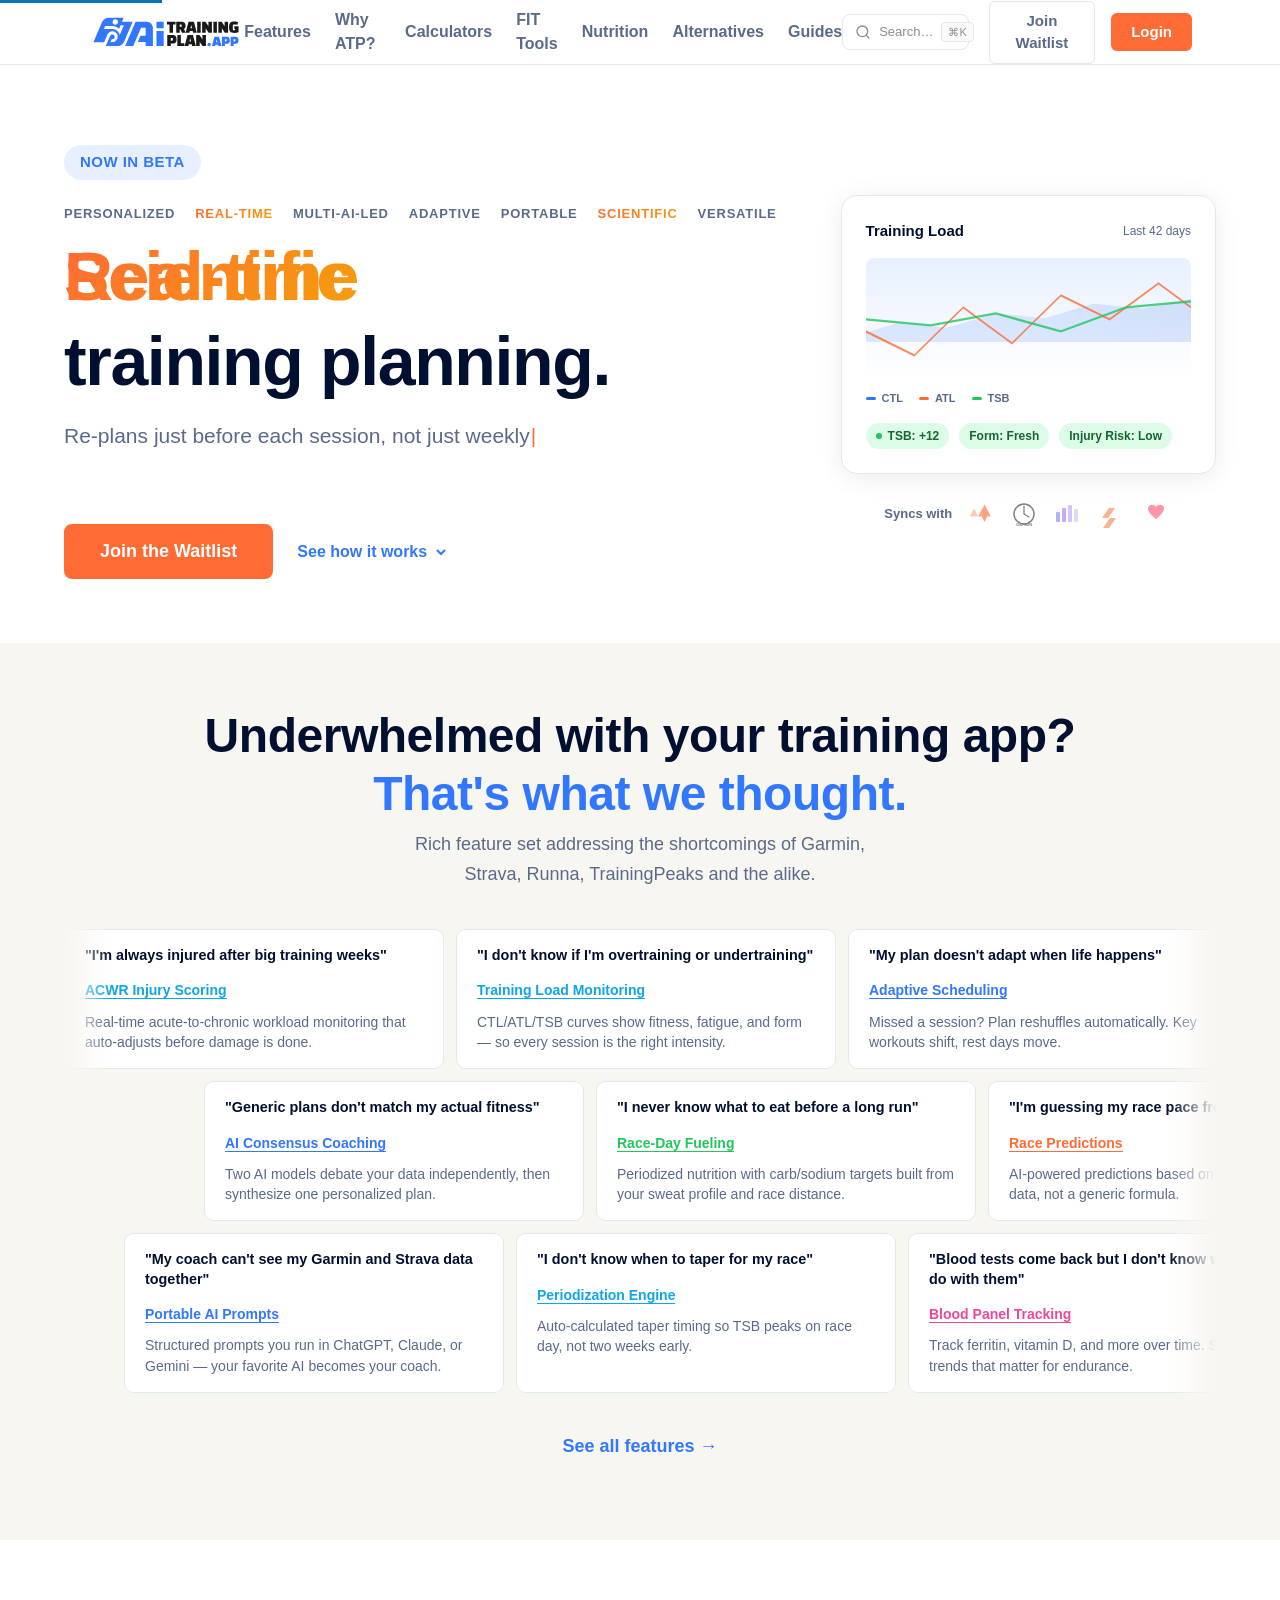
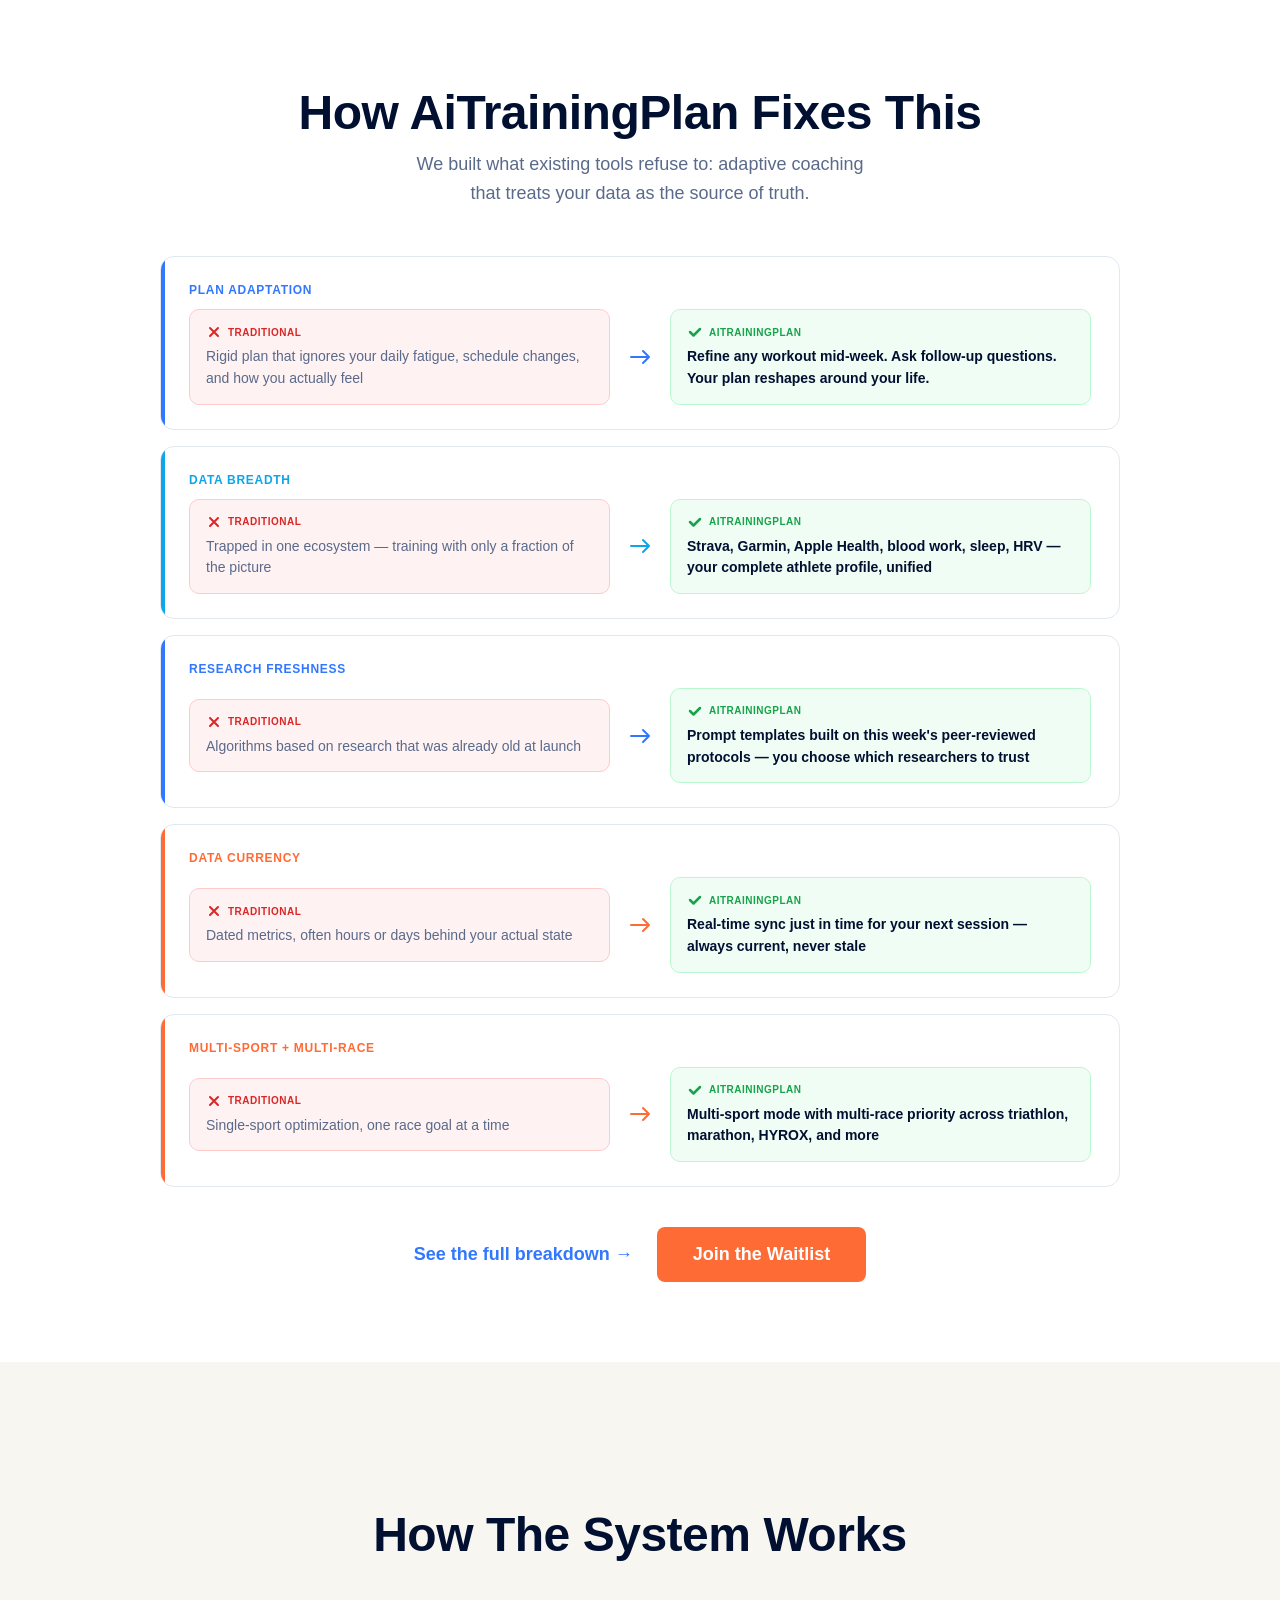
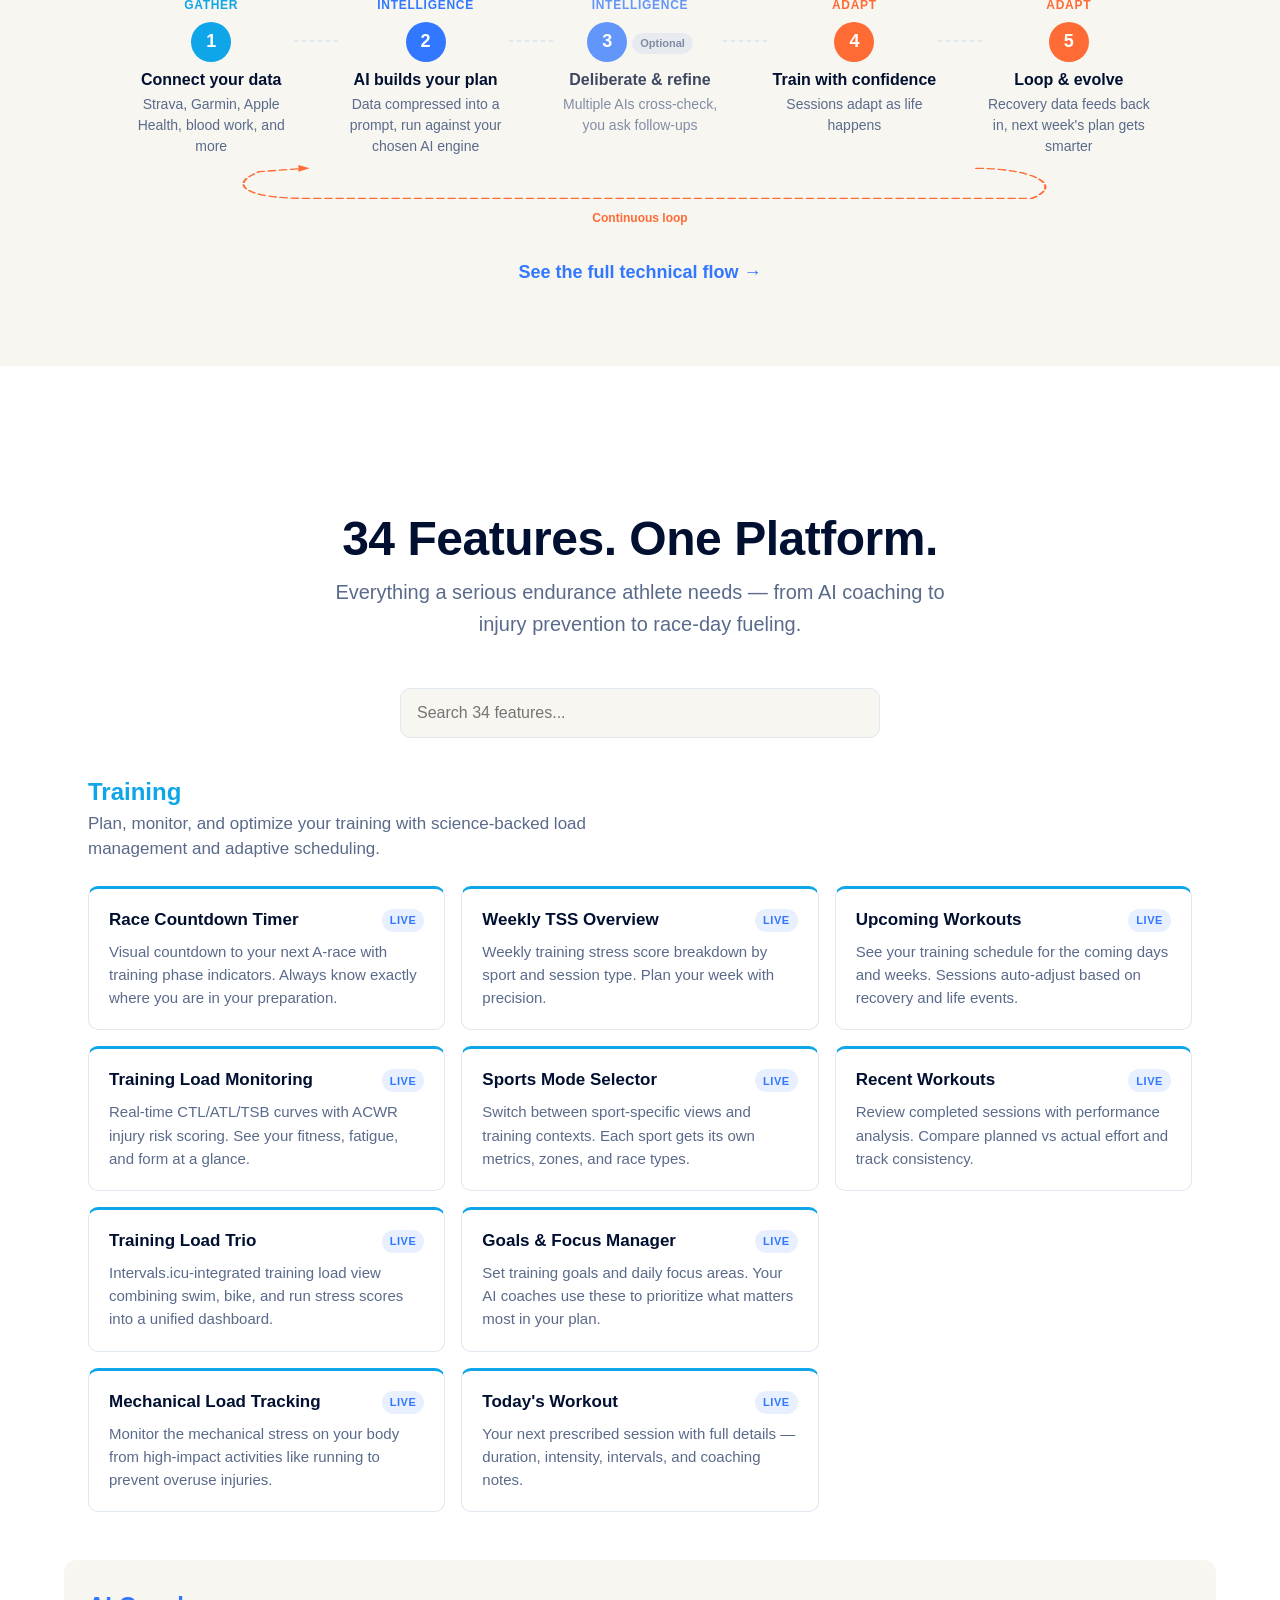
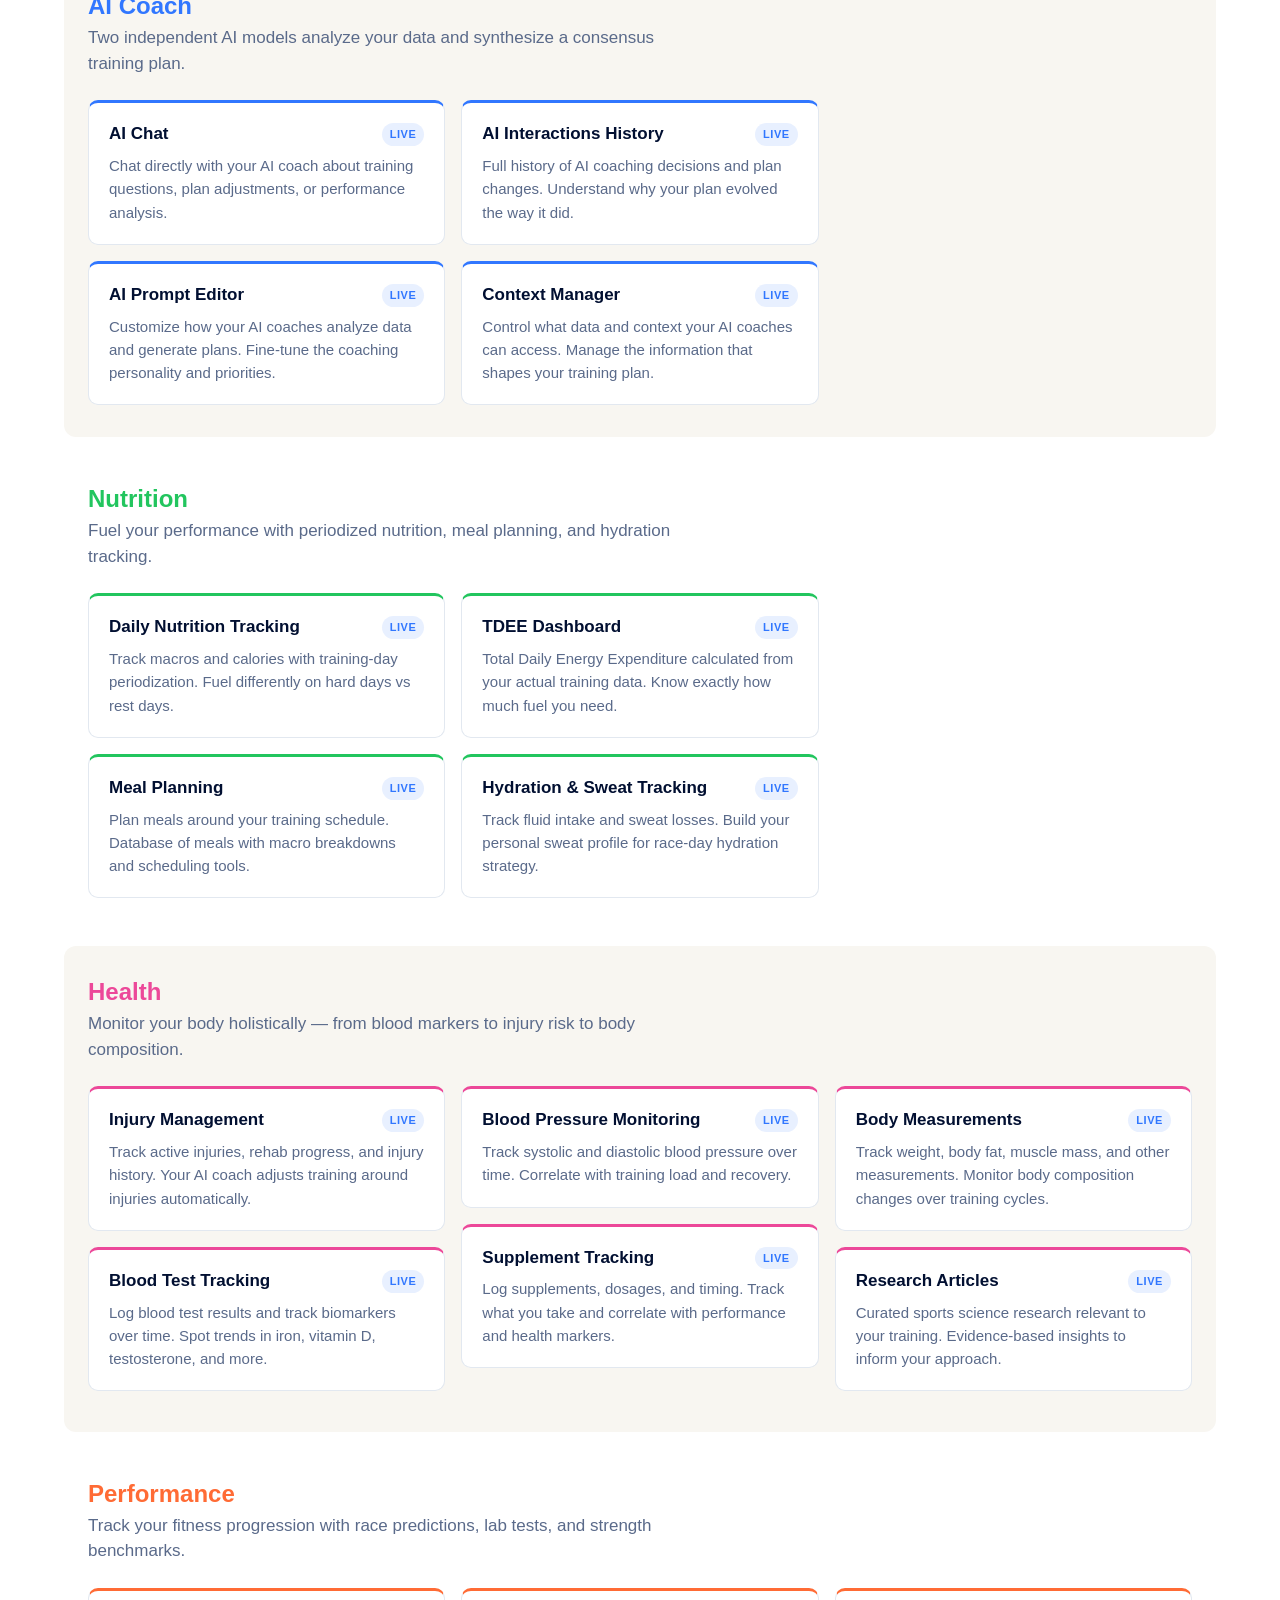
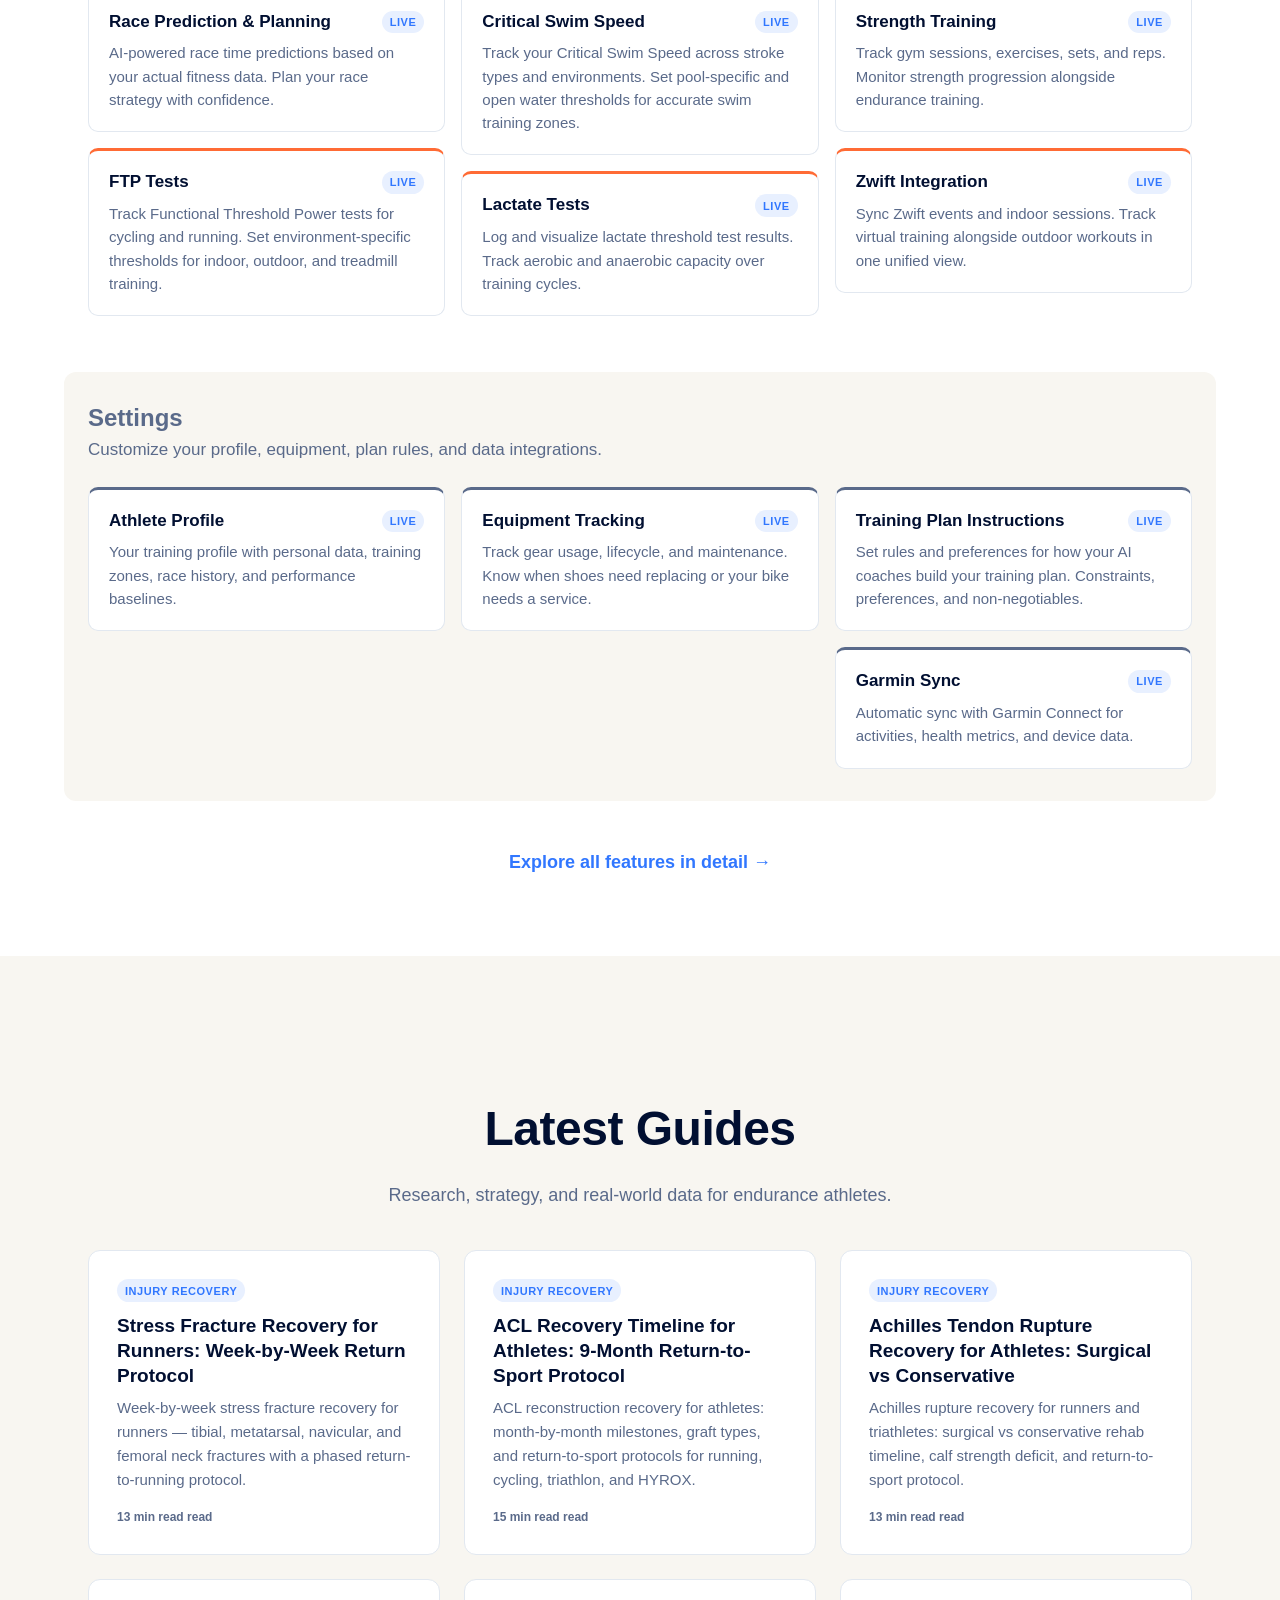
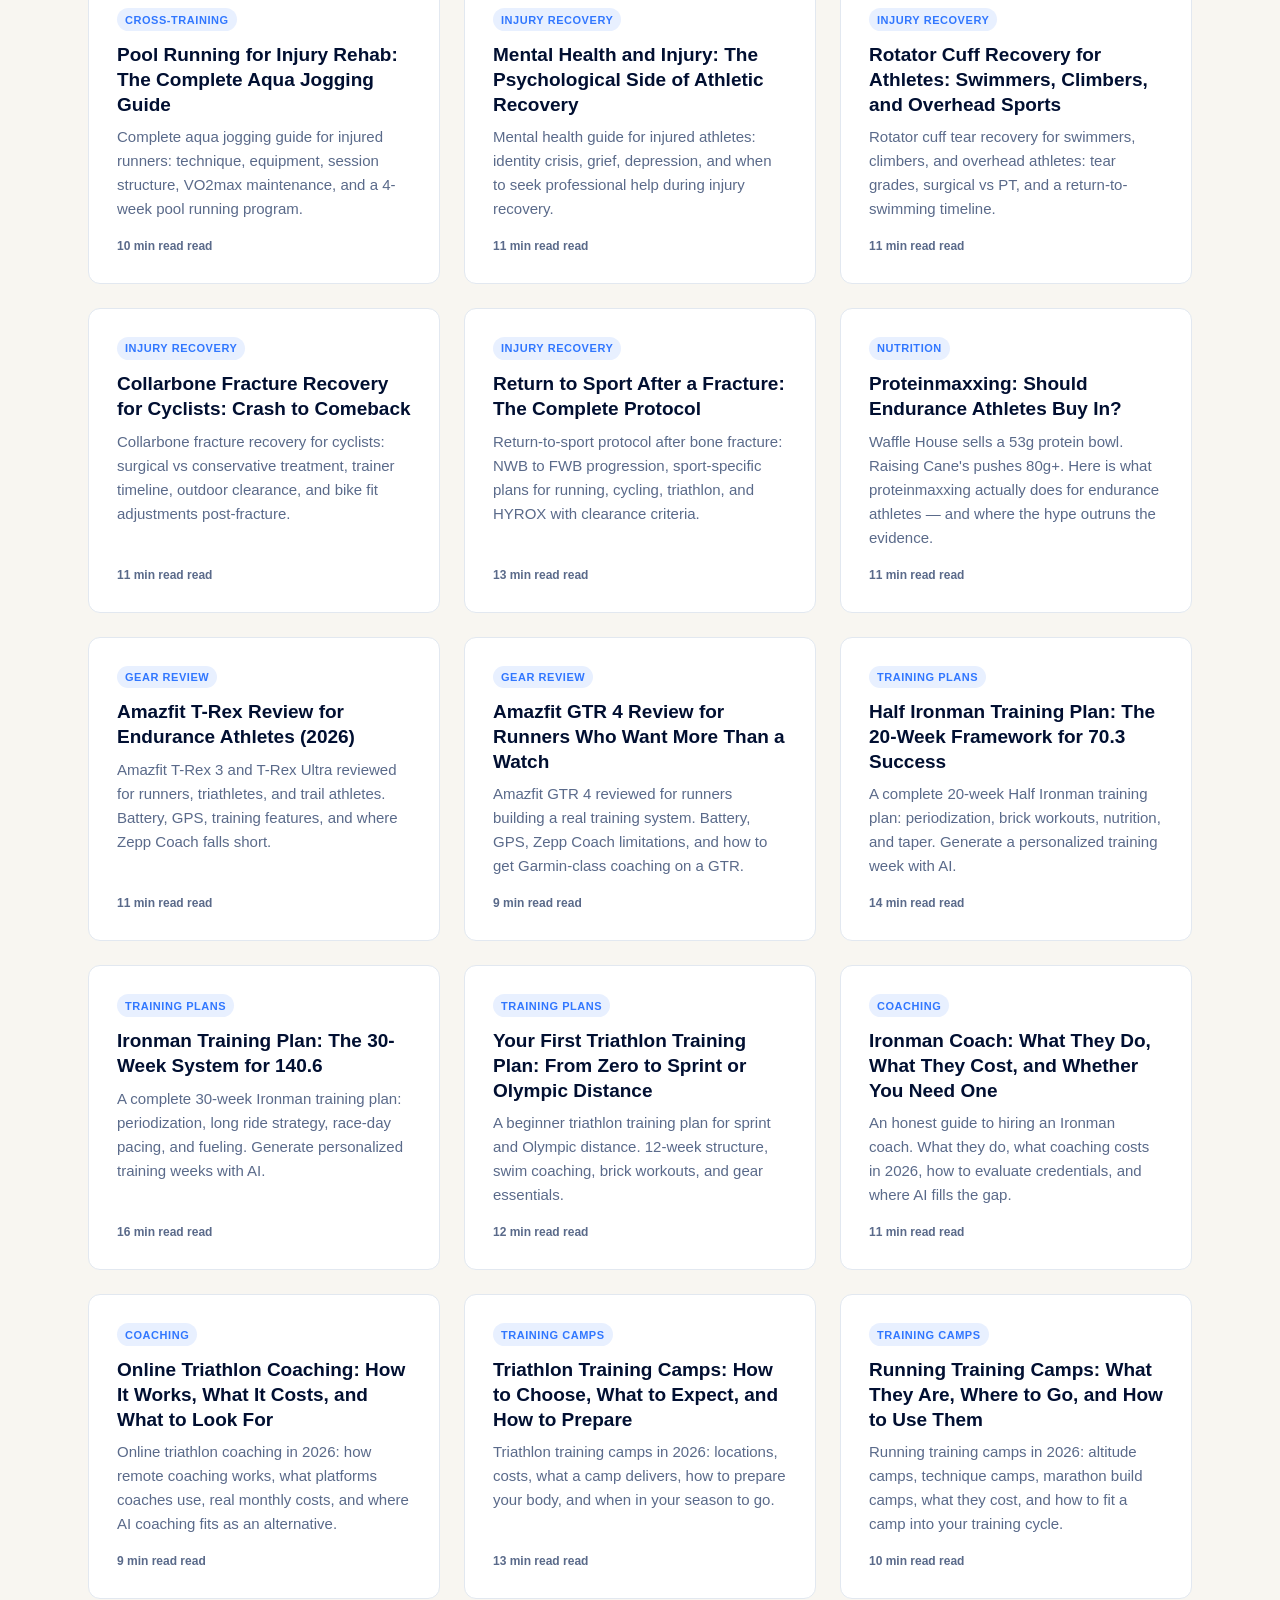
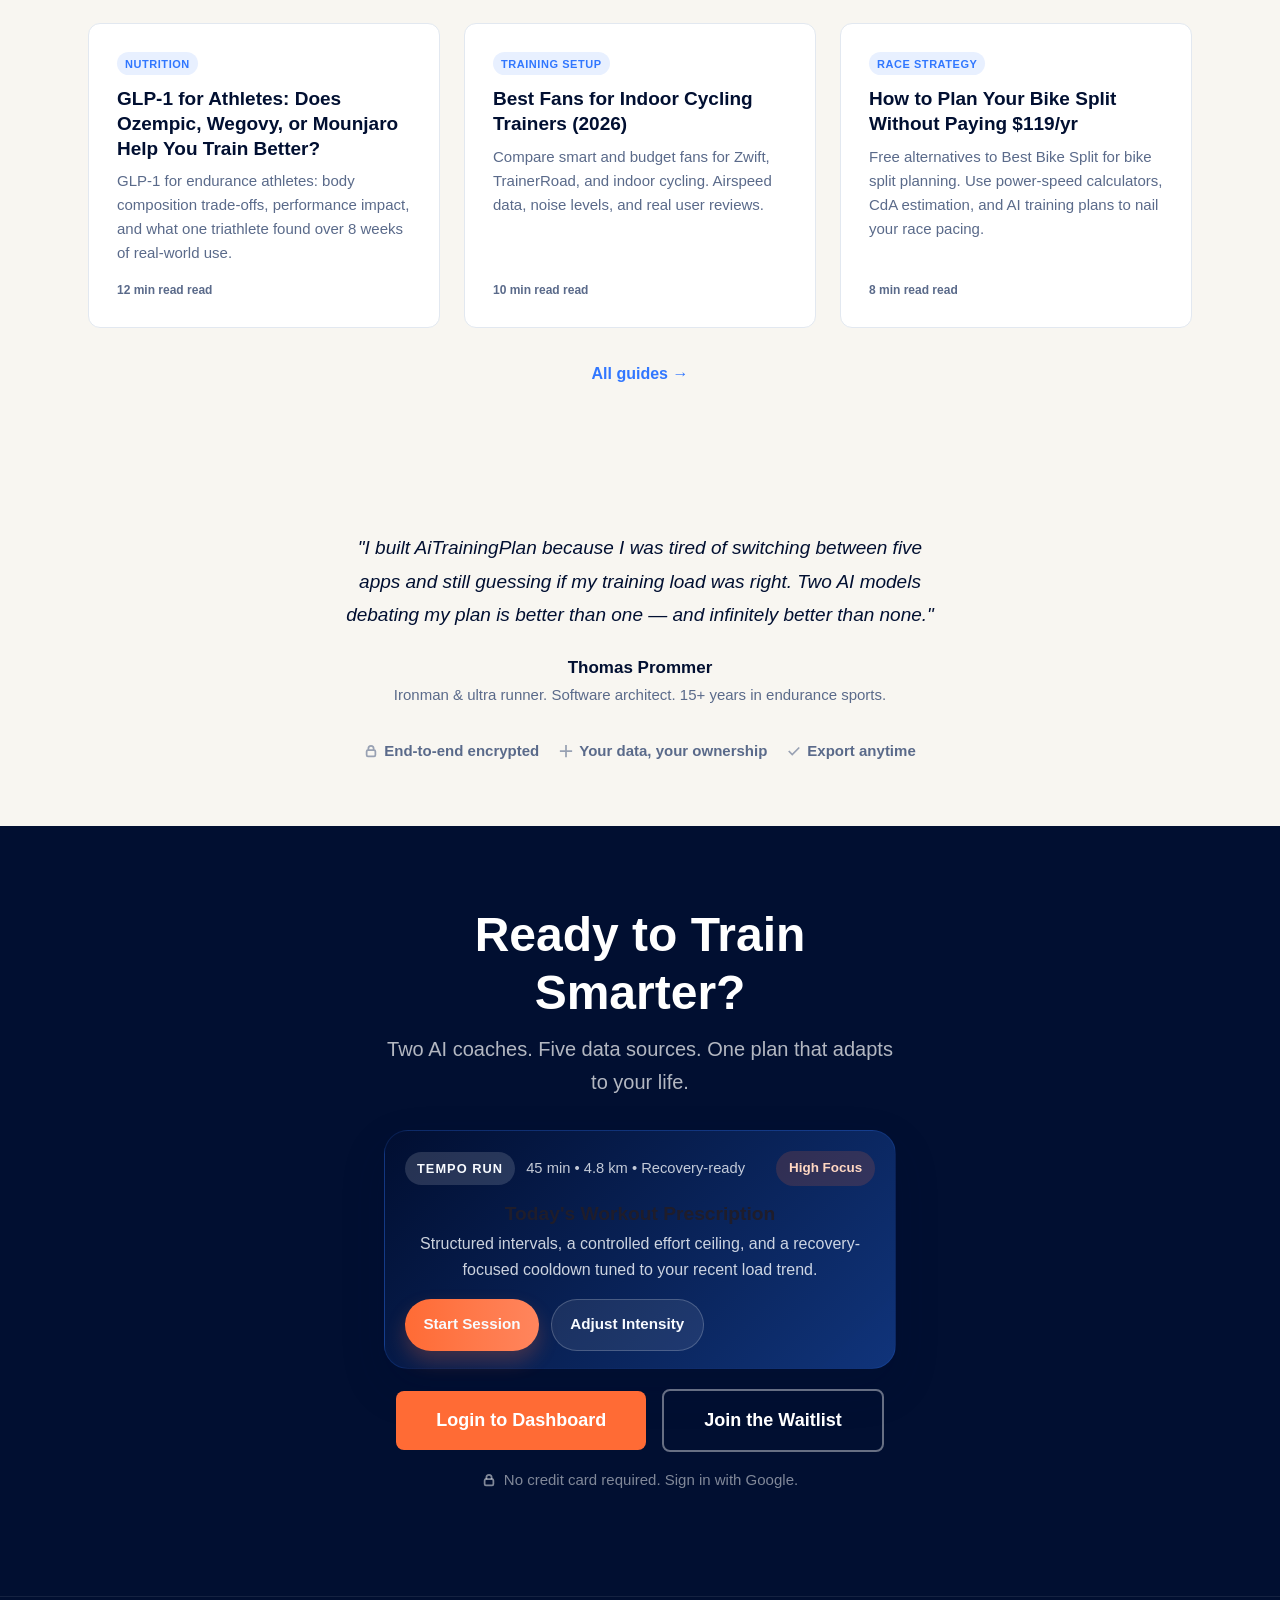
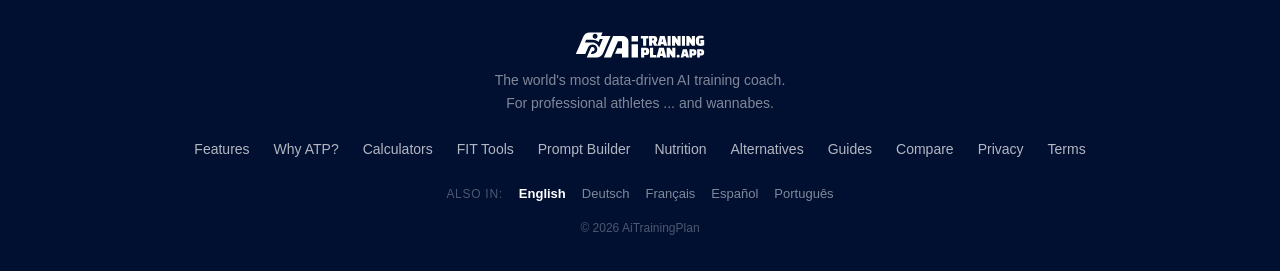
==== AI Training Plan — Your Personal AI Coach for Every Sport.html @ 2c0650cd "Add generated website files" ====
<!DOCTYPE html>
<!-- saved from url=(0027)https://aitrainingplan.app/ -->
<html lang="en" data-theme="personal" class="theme-personal"><head><meta http-equiv="Content-Type" content="text/html; charset=UTF-8"><meta name="viewport" content="width=device-width, initial-scale=1, shrink-to-fit=no"><script async="" src="./AI Training Plan — Your Personal AI Coach for Every Sport_files/js"></script><script>(function(){const ga4Id = "G-XFSXRRTC7J";
const ga4Dimensions = {"content_group":"homepage","page_type":"homepage","audience_segment":"endurance-athletes","monetization_type":"none","domain_name":"aitrainingplan.app","content_id":"home"};

        window.dataLayer = window.dataLayer || [];
        window.gtag = function(){window.dataLayer.push(arguments);};
        gtag('js', new Date());

        // Config with page-level dimensions
        var configParams = { send_page_view: true };
        if (ga4Dimensions) {
          for (var k in ga4Dimensions) {
            if (ga4Dimensions[k]) configParams[k] = ga4Dimensions[k];
          }
        }
        gtag('config', ga4Id, configParams);

        // Revenue event helper — auto-generates click_id for BQ joins
        window.fireRevenueEvent = function(eventName, params) {
          params.click_id = crypto.randomUUID();
          gtag('event', eventName, params);
          return params.click_id;
        };

        // Debug mode — append ?ga4_debug=1 to any URL
        if (new URLSearchParams(window.location.search).has('ga4_debug')) {
          gtag('config', ga4Id, { debug_mode: true });
        }

        // Scroll depth tracking (25/50/75/100)
        (function() {
          var thresholds = [25, 50, 75, 100];
          var fired = {};
          function getScrollPct() {
            var h = document.documentElement.scrollHeight - window.innerHeight;
            return h <= 0 ? 100 : Math.round((window.scrollY / h) * 100);
          }
          window.addEventListener('scroll', function() {
            var pct = getScrollPct();
            for (var i = 0; i < thresholds.length; i++) {
              var t = thresholds[i];
              if (pct >= t && !fired[t]) {
                fired[t] = true;
                gtag('event', 'scroll_depth', { percent: t });
              }
            }
          }, { passive: true });
        })();
      })();</script><link rel="preconnect" href="https://fonts.googleapis.com/"><link rel="preconnect" href="https://fonts.gstatic.com/" crossorigin=""><link rel="preconnect" href="https://www.googletagmanager.com/"><link href="./AI Training Plan — Your Personal AI Coach for Every Sport_files/css2" rel="stylesheet"><link rel="icon" type="image/svg+xml" href="https://aitrainingplan.app/favicon.svg"><link rel="icon" type="image/png" href="https://aitrainingplan.app/apple-touch-icon.png"><link rel="shortcut icon" href="https://aitrainingplan.app/favicon.ico"><link rel="apple-touch-icon" href="https://aitrainingplan.app/apple-touch-icon.png"><title>AI Training Plan — Your Personal AI Coach for Every Sport</title><meta name="title" content="AI Training Plan — Your Personal AI Coach for Every Sport"><meta name="description" content="Stop guessing. AI Training Plan adapts your workouts in real time — training load, race-day fueling, and pace predictions all in one place. Free to start."><meta name="keywords" content="AI training plan, personalized coaching, running plan, triathlon training, Strava AI coach, adaptive training"><meta name="robots" content="index, follow"><link rel="canonical" href="https://aitrainingplan.app/"><link rel="alternate" hreflang="en" href="https://aitrainingplan.app/"><link rel="alternate" hreflang="de" href="https://aitrainingplan.app/de/"><link rel="alternate" hreflang="fr" href="https://aitrainingplan.app/fr/"><link rel="alternate" hreflang="es" href="https://aitrainingplan.app/es/"><link rel="alternate" hreflang="pt" href="https://aitrainingplan.app/pt/"><link rel="alternate" hreflang="x-default" href="https://aitrainingplan.app/"><meta property="og:type" content="website"><meta property="og:url" content="https://aitrainingplan.app/"><meta property="og:title" content="AI Training Plan — Your Personal AI Coach for Every Sport"><meta property="og:description" content="Stop guessing. AI Training Plan adapts your workouts in real time — training load, race-day fueling, and pace predictions all in one place. Free to start."><meta property="og:image" content="https://aitrainingplan.app/img/og/homepage.jpg"><meta property="og:image:width" content="1200"><meta property="og:image:height" content="630"><meta property="og:image:alt" content="AI Training Plan — personalized coaching for every athlete"><meta property="og:site_name" content="AI Training Plan"><meta property="og:locale" content="en_US"><meta name="twitter:card" content="summary_large_image"><meta name="twitter:url" content="https://aitrainingplan.app/"><meta name="twitter:title" content="AI Training Plan — Your Personal AI Coach for Every Sport"><meta name="twitter:description" content="Stop guessing. AI Training Plan adapts your workouts in real time — training load, race-day fueling, and pace predictions all in one place. Free to start."><meta name="twitter:image" content="https://aitrainingplan.app/img/og/homepage.jpg"> <link href="./AI Training Plan — Your Personal AI Coach for Every Sport_files/css2(1)" rel="stylesheet"> <style>
      :root {
        --ptp-blue: #3177FF;
        --ptp-blue-dark: #1F5CE0;
        --ptp-blue-light: #E8F0FF;
        --ptp-navy: #010F31;
        --ptp-navy-mid: #0D2460;
        --ptp-coral: #FF6B35;
        --ptp-coral-dark: #E55420;
        --ptp-off-white: #F8F6F1;
        --ptp-white: #FFFFFF;
        --ptp-text: #010F31;
        --ptp-text-muted: #5A6A8A;
        --ptp-border: #E2E8F0;
        --ptp-teal: #0EA5E9;
        --ptp-pillar-ai: #3177FF;
        --ptp-pillar-load: #0EA5E9;
        --ptp-pillar-sync: #FF6B35;
      }
      body {
        font-family: 'Encode Sans Condensed', -apple-system, BlinkMacSystemFont, 'Segoe UI', sans-serif;
        font-size: 1.0625rem;
        color: var(--ptp-text);
        background: var(--ptp-white);
        margin: 0;
        -webkit-font-smoothing: antialiased;
      }
    </style> <link rel="stylesheet" href="./AI Training Plan — Your Personal AI Coach for Every Sport_files/index.B_fgPTV2.css">
<link rel="stylesheet" href="./AI Training Plan — Your Personal AI Coach for Every Sport_files/_slug_.DOuX6eAo.css">
<link rel="stylesheet" href="./AI Training Plan — Your Personal AI Coach for Every Sport_files/index.CWppb_l2.css"><script type="module" src="./AI Training Plan — Your Personal AI Coach for Every Sport_files/page.D1uwR3nK.js.download"></script>
<script>/** @license Copyright 2020 Google LLC (BSD-3-Clause) */
/** Bundled JS generated from "@astrojs/lit/client-shim.js" */
var N = Object.defineProperty;
var i = (t, n) => () => (t && (n = t((t = 0))), n);
var b = (t, n) => {
	for (var a in n) N(t, a, { get: n[a], enumerable: !0 });
};
function s() {
	if (d === void 0) {
		let t = document.createElement('div');
		(t.innerHTML = '<div><template shadowrootmode="open"></template></div>'),
			(d = !!t.firstElementChild.shadowRoot);
	}
	return d;
}
var d,
	m = i(() => {});
var p,
	c,
	f,
	u = i(() => {
		(p = (t) => t.parentElement === null),
			(c = (t) => t.tagName === 'TEMPLATE'),
			(f = (t) => t.nodeType === Node.ELEMENT_NODE);
	});
var h,
	E = i(() => {
		m();
		u();
		h = (t) => {
			var n;
			if (s()) return;
			let a = [],
				e = t.firstElementChild;
			for (; e !== t && e !== null; )
				if (c(e)) a.push(e), (e = e.content);
				else if (e.firstElementChild !== null) e = e.firstElementChild;
				else if (f(e) && e.nextElementSibling !== null) e = e.nextElementSibling;
				else {
					let o;
					for (; e !== t && e !== null; )
						if (p(e)) {
							o = a.pop();
							let r = o.parentElement,
								l = o.getAttribute('shadowroot');
							if (((e = o), l === 'open' || l === 'closed')) {
								let y = o.hasAttribute('shadowrootdelegatesfocus');
								try {
									r.attachShadow({ mode: l, delegatesFocus: y }).append(o.content);
								} catch {}
							} else o = void 0;
						} else {
							let r = e.nextElementSibling;
							if (r != null) {
								(e = r), o !== void 0 && o.parentElement.removeChild(o);
								break;
							}
							let l =
								(n = e.parentElement) === null || n === void 0 ? void 0 : n.nextElementSibling;
							if (l != null) {
								(e = l), o !== void 0 && o.parentElement.removeChild(o);
								break;
							}
							(e = e.parentElement), o !== void 0 && (o.parentElement.removeChild(o), (o = void 0));
						}
				}
		};
	});
var w = i(() => {
	E();
});
var v = {};
b(v, { hasNativeDeclarativeShadowRoots: () => s, hydrateShadowRoots: () => h });
var S = i(() => {
	m();
	w();
});
async function g() {
	let { hydrateShadowRoots: t } = await Promise.resolve().then(() => (S(), v));
	window.addEventListener('DOMContentLoaded', () => t(document.body), { once: true });
}
var x = Document.parseHTMLUnsafe(
	'<p><template shadowrootmode="open"></template></p>'
).querySelector('p');
(!x || !x.shadowRoot) && g();
</script></head> <body class="" cz-shortcut-listen="true">  <a href="https://aitrainingplan.app/#main-content" class="skip-link">Skip to content</a>  <header class="ptp-nav"> <div class="ptp-nav__inner"> <a href="https://aitrainingplan.app/" class="ptp-nav__brand"> <img src="./AI Training Plan — Your Personal AI Coach for Every Sport_files/logo.svg" alt="AiTrainingPlan" class="ptp-nav__logo-img" width="120" height="40"> </a> <nav class="ptp-nav__links" aria-label="Main navigation"> <a href="https://aitrainingplan.app/features/" class="ptp-nav__link">Features</a> <a href="https://aitrainingplan.app/how-its-different/" class="ptp-nav__link">Why ATP?</a> <a href="https://aitrainingplan.app/en/tools/calculators/" class="ptp-nav__link">Calculators</a> <a href="https://aitrainingplan.app/en/tools/fit-files/" class="ptp-nav__link">FIT Tools</a> <a href="https://aitrainingplan.app/en/nutrition/" class="ptp-nav__link">Nutrition</a> <a href="https://aitrainingplan.app/en/alternatives/" class="ptp-nav__link">Alternatives</a> <a href="https://aitrainingplan.app/en/learn/guides/" class="ptp-nav__link">Guides</a> </nav> <div class="ptp-nav__actions"> <div class="ptp-nav__search"><button type="button" class="site-search-trigger-input" data-ss-open="" aria-label="Search…" fdprocessedid="wnyz99"><svg class="site-search-trigger-svg" viewBox="0 0 24 24" width="16" height="16" fill="none" stroke="currentColor" stroke-width="2" stroke-linecap="round" stroke-linejoin="round"><circle cx="11" cy="11" r="8"></circle><line x1="21" y1="21" x2="16.65" y2="16.65"></line></svg><span class="site-search-trigger-placeholder">Search…</span><kbd class="site-search-trigger-kbd-inline">⌘K</kbd></button><script>
  // Event delegation — works for any trigger on the page, including ones mounted
  // after load. Keeps this script a one-liner per page and avoids per-button
  // listeners that wouldn't re-bind if the header re-renders.
  if (!window.__flywheelSearchBound) {
    window.__flywheelSearchBound = true;
    document.addEventListener('click', (e) => {
      const target = e.target instanceof Element ? e.target.closest('[data-ss-open]') : null;
      if (!target) return;
      e.preventDefault();
      window.dispatchEvent(new CustomEvent('flywheel:open-search'));
    });
  }
</script></div> <button class="ptp-nav__apply waitlist-trigger" fdprocessedid="91kh1l">Join Waitlist</button> <a href="https://my.aitrainingplan.app/" class="ptp-nav__cta">Login</a> </div> <button class="ptp-nav__burger" aria-label="Open menu" aria-expanded="false"> <span></span><span></span><span></span> </button> </div> </header>  <main id="main-content" data-pagefind-body="">    <style>astro-island,astro-slot,astro-static-slot{display:contents}</style><script>(()=>{var l=(n,t)=>{let i=async()=>{await(await n())()},e=typeof t.value=="object"?t.value:void 0,s={timeout:e==null?void 0:e.timeout};"requestIdleCallback"in window?window.requestIdleCallback(i,s):setTimeout(i,s.timeout||200)};(self.Astro||(self.Astro={})).idle=l;window.dispatchEvent(new Event("astro:idle"));})();</script><script>(()=>{var A=Object.defineProperty;var g=(i,o,a)=>o in i?A(i,o,{enumerable:!0,configurable:!0,writable:!0,value:a}):i[o]=a;var d=(i,o,a)=>g(i,typeof o!="symbol"?o+"":o,a);{let i={0:t=>m(t),1:t=>a(t),2:t=>new RegExp(t),3:t=>new Date(t),4:t=>new Map(a(t)),5:t=>new Set(a(t)),6:t=>BigInt(t),7:t=>new URL(t),8:t=>new Uint8Array(t),9:t=>new Uint16Array(t),10:t=>new Uint32Array(t),11:t=>1/0*t},o=t=>{let[l,e]=t;return l in i?i[l](e):void 0},a=t=>t.map(o),m=t=>typeof t!="object"||t===null?t:Object.fromEntries(Object.entries(t).map(([l,e])=>[l,o(e)]));class y extends HTMLElement{constructor(){super(...arguments);d(this,"Component");d(this,"hydrator");d(this,"hydrate",async()=>{var b;if(!this.hydrator||!this.isConnected)return;let e=(b=this.parentElement)==null?void 0:b.closest("astro-island[ssr]");if(e){e.addEventListener("astro:hydrate",this.hydrate,{once:!0});return}let c=this.querySelectorAll("astro-slot"),n={},h=this.querySelectorAll("template[data-astro-template]");for(let r of h){let s=r.closest(this.tagName);s!=null&&s.isSameNode(this)&&(n[r.getAttribute("data-astro-template")||"default"]=r.innerHTML,r.remove())}for(let r of c){let s=r.closest(this.tagName);s!=null&&s.isSameNode(this)&&(n[r.getAttribute("name")||"default"]=r.innerHTML)}let p;try{p=this.hasAttribute("props")?m(JSON.parse(this.getAttribute("props"))):{}}catch(r){let s=this.getAttribute("component-url")||"<unknown>",v=this.getAttribute("component-export");throw v&&(s+=` (export ${v})`),console.error(`[hydrate] Error parsing props for component ${s}`,this.getAttribute("props"),r),r}let u;await this.hydrator(this)(this.Component,p,n,{client:this.getAttribute("client")}),this.removeAttribute("ssr"),this.dispatchEvent(new CustomEvent("astro:hydrate"))});d(this,"unmount",()=>{this.isConnected||this.dispatchEvent(new CustomEvent("astro:unmount"))})}disconnectedCallback(){document.removeEventListener("astro:after-swap",this.unmount),document.addEventListener("astro:after-swap",this.unmount,{once:!0})}connectedCallback(){if(!this.hasAttribute("await-children")||document.readyState==="interactive"||document.readyState==="complete")this.childrenConnectedCallback();else{let e=()=>{document.removeEventListener("DOMContentLoaded",e),c.disconnect(),this.childrenConnectedCallback()},c=new MutationObserver(()=>{var n;((n=this.lastChild)==null?void 0:n.nodeType)===Node.COMMENT_NODE&&this.lastChild.nodeValue==="astro:end"&&(this.lastChild.remove(),e())});c.observe(this,{childList:!0}),document.addEventListener("DOMContentLoaded",e)}}async childrenConnectedCallback(){let e=this.getAttribute("before-hydration-url");e&&await import(e),this.start()}async start(){let e=JSON.parse(this.getAttribute("opts")),c=this.getAttribute("client");if(Astro[c]===void 0){window.addEventListener(`astro:${c}`,()=>this.start(),{once:!0});return}try{await Astro[c](async()=>{let n=this.getAttribute("renderer-url"),[h,{default:p}]=await Promise.all([import(this.getAttribute("component-url")),n?import(n):()=>()=>{}]),u=this.getAttribute("component-export")||"default";if(!u.includes("."))this.Component=h[u];else{this.Component=h;for(let f of u.split("."))this.Component=this.Component[f]}return this.hydrator=p,this.hydrate},e,this)}catch(n){console.error(`[astro-island] Error hydrating ${this.getAttribute("component-url")}`,n)}}attributeChangedCallback(){this.hydrate()}}d(y,"observedAttributes",["props"]),customElements.get("astro-island")||customElements.define("astro-island",y)}})();</script><astro-island uid="5adkA" prefix="r1" component-url="/assets/SiteSearchModal.By-NQamH.js" component-export="default" renderer-url="/assets/client.DkeD9bak.js" props="{&quot;headless&quot;:[0,true],&quot;config&quot;:[0,{&quot;site&quot;:[0,&quot;aitrainingplan.app&quot;],&quot;lang&quot;:[0,&quot;en&quot;],&quot;telemetryEndpoint&quot;:[0,&quot;https://ask.tfw.bz&quot;],&quot;federatedIndexes&quot;:[1,[]],&quot;sectionPriors&quot;:[0]}],&quot;strings&quot;:[0,{&quot;trigger&quot;:[0,&quot;Search&quot;],&quot;placeholder&quot;:[0,&quot;Search the site…&quot;],&quot;scopeSite&quot;:[0,&quot;This site&quot;],&quot;scopeAll&quot;:[0,&quot;All Flywheel sites&quot;],&quot;scopeGuides&quot;:[0,&quot;Guides&quot;],&quot;scopeTools&quot;:[0,&quot;Tools&quot;],&quot;scopePeople&quot;:[0,&quot;People&quot;],&quot;allLanguages&quot;:[0,&quot;All languages&quot;],&quot;empty&quot;:[0,&quot;Type to search. Try a topic, tool, or question.&quot;],&quot;noResults&quot;:[0,&quot;No results on this site.&quot;],&quot;noResultsOthers&quot;:[0,&quot;Here&#39;s what we found on other Flywheel sites:&quot;],&quot;requestContent&quot;:[0,&quot;Request this content →&quot;],&quot;closeLabel&quot;:[0,&quot;Close search&quot;],&quot;loading&quot;:[0,&quot;Searching…&quot;],&quot;federatedBucketTitle&quot;:[0,&quot;Also on other Flywheel sites&quot;],&quot;resultCountSingular&quot;:[0,&quot;1 result&quot;],&quot;resultCountPlural&quot;:[0,&quot;{n} results&quot;]}],&quot;requestContentEmail&quot;:[0],&quot;askEnabled&quot;:[0,false],&quot;askPersona&quot;:[0],&quot;askDisplayName&quot;:[0],&quot;askEndpoint&quot;:[0]}" client="idle" before-hydration-url="/assets/astro_scripts/before-hydration.js.Cf3U3xhd.js" opts="{&quot;name&quot;:&quot;SiteSearchModal&quot;,&quot;value&quot;:true}"></astro-island>   <!-- ============ HERO ============ --><section class="ptp-hero" data-astro-cid-avps6lzj=""> <div class="ptp-hero__inner" data-astro-cid-avps6lzj=""> <div class="ptp-hero__content" data-astro-cid-avps6lzj=""> <span class="ptp-hero__badge" data-astro-cid-avps6lzj="">Now in Beta</span> <div class="ptp-hero__eyebrow" aria-hidden="true" data-astro-cid-avps6lzj=""> <span class="ptp-hero__eyebrow-item" data-astro-cid-avps6lzj="">Personalized</span><span class="ptp-hero__eyebrow-item" data-astro-cid-avps6lzj="">Real-time</span><span class="ptp-hero__eyebrow-item" data-astro-cid-avps6lzj="">Multi-AI-led</span><span class="ptp-hero__eyebrow-item" data-astro-cid-avps6lzj="">Adaptive</span><span class="ptp-hero__eyebrow-item" data-astro-cid-avps6lzj="">Portable</span><span class="ptp-hero__eyebrow-item ptp-hero__eyebrow-item--active" data-astro-cid-avps6lzj="">Scientific</span><span class="ptp-hero__eyebrow-item" data-astro-cid-avps6lzj="">Versatile</span> </div> <h1 class="ptp-hero__headline" data-astro-cid-avps6lzj=""> <span class="ptp-hero__rotating" aria-live="polite" data-astro-cid-avps6lzj=""> <span class="ptp-hero__word" data-tagline="Built around your fitness data, your goals, and your race calendar. No two training plans look the same." data-astro-cid-avps6lzj="">Personalized</span><span class="ptp-hero__word" data-tagline="Re-plans just before each session, not just weekly. Your workout reflects how you feel today, not last Monday." data-astro-cid-avps6lzj="">Real-time</span><span class="ptp-hero__word" data-tagline="Multiple AI models debate your data and converge on the strongest plan. No single model bias shapes your training." data-astro-cid-avps6lzj="">Multi-AI-led</span><span class="ptp-hero__word" data-tagline="Evolves with your fitness, fatigue, and last-minute changes. Miss a session or hit a PR — the plan recalibrates instantly." data-astro-cid-avps6lzj="">Adaptive</span><span class="ptp-hero__word" data-tagline="Refine your plan in ChatGPT, Claude, Gemini, or any AI you trust. Your training data stays yours, wherever you take it." data-astro-cid-avps6lzj="">Portable</span><span class="ptp-hero__word ptp-hero__word--active" data-tagline="Grounded in the latest research on periodization, HRV, and sports science. Evidence-based training, not trend-chasing." data-astro-cid-avps6lzj="">Scientific</span><span class="ptp-hero__word" data-tagline="Multi-sport ready — Hyrox, marathon, triathlon, or any combination. One balanced plan across all your disciplines." data-astro-cid-avps6lzj="">Versatile</span> </span> <span class="ptp-hero__suffix" data-astro-cid-avps6lzj="">training planning.</span> </h1> <p class="ptp-hero__tagline" id="hero-tagline" data-astro-cid-avps6lzj="">Grounded in the latest research on periodization, HRV, and sports science. Evidence-based training, not trend-chasing.</p> <div class="ptp-hero__actions" data-astro-cid-avps6lzj=""> <button class="ptp-btn ptp-btn--coral waitlist-trigger" data-astro-cid-avps6lzj="" fdprocessedid="z3hxu">Join the Waitlist</button> <a href="https://aitrainingplan.app/#how-it-works" class="ptp-hero__scroll" data-astro-cid-avps6lzj=""> See how it works <svg width="16" height="16" viewBox="0 0 16 16" fill="none" stroke="currentColor" stroke-width="2" data-astro-cid-avps6lzj=""><path d="M4 6l4 4 4-4" data-astro-cid-avps6lzj=""></path></svg> </a> </div> </div> <div class="ptp-hero__visual" data-astro-cid-avps6lzj=""> <div class="ptp-dashboard-card" data-astro-cid-avps6lzj=""> <div class="ptp-dashboard-card__header" data-astro-cid-avps6lzj=""> <span class="ptp-dashboard-card__title" data-astro-cid-avps6lzj="">Training Load</span> <span class="ptp-dashboard-card__period" data-astro-cid-avps6lzj="">Last 42 days</span> </div> <div class="ptp-dashboard-card__chart" data-astro-cid-avps6lzj=""> <div class="ptp-chart-line ptp-chart-line--ctl" aria-hidden="true" data-astro-cid-avps6lzj=""></div> <div class="ptp-chart-line ptp-chart-line--atl" aria-hidden="true" data-astro-cid-avps6lzj=""></div> <div class="ptp-chart-line ptp-chart-line--tsb" aria-hidden="true" data-astro-cid-avps6lzj=""></div> </div> <div class="ptp-dashboard-card__legend" data-astro-cid-avps6lzj=""> <span class="ptp-legend ptp-legend--ctl" data-astro-cid-avps6lzj="">CTL</span> <span class="ptp-legend ptp-legend--atl" data-astro-cid-avps6lzj="">ATL</span> <span class="ptp-legend ptp-legend--tsb" data-astro-cid-avps6lzj="">TSB</span> </div> <div class="ptp-dashboard-card__stats" data-astro-cid-avps6lzj=""> <span class="ptp-stat ptp-stat--green" data-astro-cid-avps6lzj=""> <span class="ptp-stat__dot" data-astro-cid-avps6lzj=""></span>
TSB: +12
</span> <span class="ptp-stat ptp-stat--green" data-astro-cid-avps6lzj="">Form: Fresh</span> <span class="ptp-stat ptp-stat--low" data-astro-cid-avps6lzj="">Injury Risk: Low</span> </div> </div> <div class="ptp-hero__integrations" data-astro-cid-avps6lzj=""> <span class="ptp-hero__integrations-label" data-astro-cid-avps6lzj="">Syncs with</span> <div class="ptp-hero__integrations-logos" data-astro-cid-avps6lzj=""> <div class="ptp-logo-item" aria-label="Strava" data-astro-cid-avps6lzj=""> <svg viewBox="0 0 64 64" width="32" height="32" data-astro-cid-avps6lzj=""><path d="M41.03 47.85l-5.38-10.68h-7.17l12.55-24.34 12.55 24.34h-7.17L41.03 47.85z" fill="#FC4C02" data-astro-cid-avps6lzj=""></path><path d="M28.48 37.17l-8.22-16.34L12 37.17h7.37l.91-1.8.91 1.8h7.29z" fill="#FC4C02" opacity=".6" data-astro-cid-avps6lzj=""></path></svg> </div> <div class="ptp-logo-item" aria-label="Garmin" data-astro-cid-avps6lzj=""> <svg viewBox="0 0 64 64" width="32" height="32" data-astro-cid-avps6lzj=""><circle cx="32" cy="32" r="20" fill="none" stroke="#000" stroke-width="3" data-astro-cid-avps6lzj=""></circle><path d="M32 16v16l10 6" fill="none" stroke="#000" stroke-width="2.5" stroke-linecap="round" data-astro-cid-avps6lzj=""></path><text x="32" y="56" text-anchor="middle" font-size="8" font-weight="700" fill="#000" data-astro-cid-avps6lzj="">GARMIN</text></svg> </div> <div class="ptp-logo-item" aria-label="Intervals.icu" data-astro-cid-avps6lzj=""> <svg viewBox="0 0 64 64" width="32" height="32" data-astro-cid-avps6lzj=""><rect x="8" y="28" width="8" height="20" rx="2" fill="#6366F1" data-astro-cid-avps6lzj=""></rect><rect x="20" y="20" width="8" height="28" rx="2" fill="#8B5CF6" data-astro-cid-avps6lzj=""></rect><rect x="32" y="14" width="8" height="34" rx="2" fill="#A78BFA" data-astro-cid-avps6lzj=""></rect><rect x="44" y="22" width="8" height="26" rx="2" fill="#C4B5FD" data-astro-cid-avps6lzj=""></rect></svg> </div> <div class="ptp-logo-item" aria-label="Zwift" data-astro-cid-avps6lzj=""> <svg viewBox="0 0 64 64" width="32" height="32" data-astro-cid-avps6lzj=""><path d="M12 40l14-20h12L24 40h16l-14 20h-12l14-20H12z" fill="#F26722" data-astro-cid-avps6lzj=""></path></svg> </div> <div class="ptp-logo-item" aria-label="Apple Health" data-astro-cid-avps6lzj=""> <svg viewBox="0 0 64 64" width="32" height="32" data-astro-cid-avps6lzj=""><path d="M32 18c-3-5-10-6-14-2s-4 12 14 26c18-14 18-22 14-26s-11-3-14 2z" fill="#FF2D55" data-astro-cid-avps6lzj=""></path></svg> </div> </div> </div> </div> </div> </section> <!-- ============ PROBLEMS (brick carousel) ============ --> <section class="ptp-problems" data-astro-cid-avps6lzj=""> <div class="ptp-container" data-astro-cid-avps6lzj=""> <h2 class="ptp-section-title" data-astro-cid-avps6lzj="">Underwhelmed with your training app?<br data-astro-cid-avps6lzj=""><span class="ptp-section-title__accent" data-astro-cid-avps6lzj="">That's what we thought.</span></h2> <p class="ptp-problems__sub" data-astro-cid-avps6lzj="">Rich feature set addressing the shortcomings of Garmin, Strava, Runna, TrainingPeaks and the alike.</p> </div> <div class="ptp-brick-carousel" data-astro-cid-avps6lzj=""> <div class="ptp-brick-carousel__row ptp-brick-carousel__row--0" data-astro-cid-avps6lzj=""> <div class="ptp-brick-carousel__track " data-astro-cid-avps6lzj=""> <div class="ptp-problem-card" data-astro-cid-avps6lzj=""> <blockquote class="ptp-problem-card__quote" data-astro-cid-avps6lzj="">"I'm always injured after big training weeks"</blockquote> <p class="ptp-problem-card__feature" data-astro-cid-avps6lzj=""> <a href="https://aitrainingplan.app/features/#acwr-injury-scoring" class="ptp-problem-card__feature-link" style="color: var(--ptp-pillar-load);" data-astro-cid-avps6lzj="">ACWR Injury Scoring</a> </p> <p class="ptp-problem-card__answer" data-astro-cid-avps6lzj="">Real-time acute-to-chronic workload monitoring that auto-adjusts before damage is done.</p> </div><div class="ptp-problem-card" data-astro-cid-avps6lzj=""> <blockquote class="ptp-problem-card__quote" data-astro-cid-avps6lzj="">"I don't know if I'm overtraining or undertraining"</blockquote> <p class="ptp-problem-card__feature" data-astro-cid-avps6lzj=""> <a href="https://aitrainingplan.app/features/#training-load-monitoring" class="ptp-problem-card__feature-link" style="color: var(--ptp-pillar-load);" data-astro-cid-avps6lzj="">Training Load Monitoring</a> </p> <p class="ptp-problem-card__answer" data-astro-cid-avps6lzj="">CTL/ATL/TSB curves show fitness, fatigue, and form — so every session is the right intensity.</p> </div><div class="ptp-problem-card" data-astro-cid-avps6lzj=""> <blockquote class="ptp-problem-card__quote" data-astro-cid-avps6lzj="">"My plan doesn't adapt when life happens"</blockquote> <p class="ptp-problem-card__feature" data-astro-cid-avps6lzj=""> <a href="https://aitrainingplan.app/features/#adaptive-scheduling" class="ptp-problem-card__feature-link" style="color: var(--ptp-pillar-ai);" data-astro-cid-avps6lzj="">Adaptive Scheduling</a> </p> <p class="ptp-problem-card__answer" data-astro-cid-avps6lzj="">Missed a session? Plan reshuffles automatically. Key workouts shift, rest days move.</p> </div><div class="ptp-problem-card" data-astro-cid-avps6lzj=""> <blockquote class="ptp-problem-card__quote" data-astro-cid-avps6lzj="">"I switch between 5 apps to see my full picture"</blockquote> <p class="ptp-problem-card__feature" data-astro-cid-avps6lzj=""> <a href="https://aitrainingplan.app/features/#unified-dashboard" class="ptp-problem-card__feature-link" style="color: var(--ptp-text-muted);" data-astro-cid-avps6lzj="">Unified Dashboard</a> </p> <p class="ptp-problem-card__answer" data-astro-cid-avps6lzj="">Strava, Garmin, Intervals.icu, Apple Health, Zwift — one view, zero manual entry.</p> </div><div class="ptp-problem-card" data-astro-cid-avps6lzj=""> <blockquote class="ptp-problem-card__quote" data-astro-cid-avps6lzj="">"I'm always injured after big training weeks"</blockquote> <p class="ptp-problem-card__feature" data-astro-cid-avps6lzj=""> <a href="https://aitrainingplan.app/features/#acwr-injury-scoring" class="ptp-problem-card__feature-link" style="color: var(--ptp-pillar-load);" data-astro-cid-avps6lzj="">ACWR Injury Scoring</a> </p> <p class="ptp-problem-card__answer" data-astro-cid-avps6lzj="">Real-time acute-to-chronic workload monitoring that auto-adjusts before damage is done.</p> </div><div class="ptp-problem-card" data-astro-cid-avps6lzj=""> <blockquote class="ptp-problem-card__quote" data-astro-cid-avps6lzj="">"I don't know if I'm overtraining or undertraining"</blockquote> <p class="ptp-problem-card__feature" data-astro-cid-avps6lzj=""> <a href="https://aitrainingplan.app/features/#training-load-monitoring" class="ptp-problem-card__feature-link" style="color: var(--ptp-pillar-load);" data-astro-cid-avps6lzj="">Training Load Monitoring</a> </p> <p class="ptp-problem-card__answer" data-astro-cid-avps6lzj="">CTL/ATL/TSB curves show fitness, fatigue, and form — so every session is the right intensity.</p> </div><div class="ptp-problem-card" data-astro-cid-avps6lzj=""> <blockquote class="ptp-problem-card__quote" data-astro-cid-avps6lzj="">"My plan doesn't adapt when life happens"</blockquote> <p class="ptp-problem-card__feature" data-astro-cid-avps6lzj=""> <a href="https://aitrainingplan.app/features/#adaptive-scheduling" class="ptp-problem-card__feature-link" style="color: var(--ptp-pillar-ai);" data-astro-cid-avps6lzj="">Adaptive Scheduling</a> </p> <p class="ptp-problem-card__answer" data-astro-cid-avps6lzj="">Missed a session? Plan reshuffles automatically. Key workouts shift, rest days move.</p> </div><div class="ptp-problem-card" data-astro-cid-avps6lzj=""> <blockquote class="ptp-problem-card__quote" data-astro-cid-avps6lzj="">"I switch between 5 apps to see my full picture"</blockquote> <p class="ptp-problem-card__feature" data-astro-cid-avps6lzj=""> <a href="https://aitrainingplan.app/features/#unified-dashboard" class="ptp-problem-card__feature-link" style="color: var(--ptp-text-muted);" data-astro-cid-avps6lzj="">Unified Dashboard</a> </p> <p class="ptp-problem-card__answer" data-astro-cid-avps6lzj="">Strava, Garmin, Intervals.icu, Apple Health, Zwift — one view, zero manual entry.</p> </div><div class="ptp-problem-card" data-astro-cid-avps6lzj=""> <blockquote class="ptp-problem-card__quote" data-astro-cid-avps6lzj="">"I'm always injured after big training weeks"</blockquote> <p class="ptp-problem-card__feature" data-astro-cid-avps6lzj=""> <a href="https://aitrainingplan.app/features/#acwr-injury-scoring" class="ptp-problem-card__feature-link" style="color: var(--ptp-pillar-load);" data-astro-cid-avps6lzj="">ACWR Injury Scoring</a> </p> <p class="ptp-problem-card__answer" data-astro-cid-avps6lzj="">Real-time acute-to-chronic workload monitoring that auto-adjusts before damage is done.</p> </div><div class="ptp-problem-card" data-astro-cid-avps6lzj=""> <blockquote class="ptp-problem-card__quote" data-astro-cid-avps6lzj="">"I don't know if I'm overtraining or undertraining"</blockquote> <p class="ptp-problem-card__feature" data-astro-cid-avps6lzj=""> <a href="https://aitrainingplan.app/features/#training-load-monitoring" class="ptp-problem-card__feature-link" style="color: var(--ptp-pillar-load);" data-astro-cid-avps6lzj="">Training Load Monitoring</a> </p> <p class="ptp-problem-card__answer" data-astro-cid-avps6lzj="">CTL/ATL/TSB curves show fitness, fatigue, and form — so every session is the right intensity.</p> </div><div class="ptp-problem-card" data-astro-cid-avps6lzj=""> <blockquote class="ptp-problem-card__quote" data-astro-cid-avps6lzj="">"My plan doesn't adapt when life happens"</blockquote> <p class="ptp-problem-card__feature" data-astro-cid-avps6lzj=""> <a href="https://aitrainingplan.app/features/#adaptive-scheduling" class="ptp-problem-card__feature-link" style="color: var(--ptp-pillar-ai);" data-astro-cid-avps6lzj="">Adaptive Scheduling</a> </p> <p class="ptp-problem-card__answer" data-astro-cid-avps6lzj="">Missed a session? Plan reshuffles automatically. Key workouts shift, rest days move.</p> </div><div class="ptp-problem-card" data-astro-cid-avps6lzj=""> <blockquote class="ptp-problem-card__quote" data-astro-cid-avps6lzj="">"I switch between 5 apps to see my full picture"</blockquote> <p class="ptp-problem-card__feature" data-astro-cid-avps6lzj=""> <a href="https://aitrainingplan.app/features/#unified-dashboard" class="ptp-problem-card__feature-link" style="color: var(--ptp-text-muted);" data-astro-cid-avps6lzj="">Unified Dashboard</a> </p> <p class="ptp-problem-card__answer" data-astro-cid-avps6lzj="">Strava, Garmin, Intervals.icu, Apple Health, Zwift — one view, zero manual entry.</p> </div> </div> </div><div class="ptp-brick-carousel__row ptp-brick-carousel__row--1" data-astro-cid-avps6lzj=""> <div class="ptp-brick-carousel__track ptp-brick-carousel__track--reverse" data-astro-cid-avps6lzj=""> <div class="ptp-problem-card" data-astro-cid-avps6lzj=""> <blockquote class="ptp-problem-card__quote" data-astro-cid-avps6lzj="">"Generic plans don't match my actual fitness"</blockquote> <p class="ptp-problem-card__feature" data-astro-cid-avps6lzj=""> <a href="https://aitrainingplan.app/features/#ai-consensus-coaching" class="ptp-problem-card__feature-link" style="color: var(--ptp-pillar-ai);" data-astro-cid-avps6lzj="">AI Consensus Coaching</a> </p> <p class="ptp-problem-card__answer" data-astro-cid-avps6lzj="">Two AI models debate your data independently, then synthesize one personalized plan.</p> </div><div class="ptp-problem-card" data-astro-cid-avps6lzj=""> <blockquote class="ptp-problem-card__quote" data-astro-cid-avps6lzj="">"I never know what to eat before a long run"</blockquote> <p class="ptp-problem-card__feature" data-astro-cid-avps6lzj=""> <a href="https://aitrainingplan.app/features/#race-day-fueling" class="ptp-problem-card__feature-link" style="color: #22C55E;" data-astro-cid-avps6lzj="">Race-Day Fueling</a> </p> <p class="ptp-problem-card__answer" data-astro-cid-avps6lzj="">Periodized nutrition with carb/sodium targets built from your sweat profile and race distance.</p> </div><div class="ptp-problem-card" data-astro-cid-avps6lzj=""> <blockquote class="ptp-problem-card__quote" data-astro-cid-avps6lzj="">"I'm guessing my race pace from a calculator"</blockquote> <p class="ptp-problem-card__feature" data-astro-cid-avps6lzj=""> <a href="https://aitrainingplan.app/features/#race-predictions" class="ptp-problem-card__feature-link" style="color: var(--ptp-coral);" data-astro-cid-avps6lzj="">Race Predictions</a> </p> <p class="ptp-problem-card__answer" data-astro-cid-avps6lzj="">AI-powered predictions based on your actual training data, not a generic formula.</p> </div><div class="ptp-problem-card" data-astro-cid-avps6lzj=""> <blockquote class="ptp-problem-card__quote" data-astro-cid-avps6lzj="">"Generic plans don't match my actual fitness"</blockquote> <p class="ptp-problem-card__feature" data-astro-cid-avps6lzj=""> <a href="https://aitrainingplan.app/features/#ai-consensus-coaching" class="ptp-problem-card__feature-link" style="color: var(--ptp-pillar-ai);" data-astro-cid-avps6lzj="">AI Consensus Coaching</a> </p> <p class="ptp-problem-card__answer" data-astro-cid-avps6lzj="">Two AI models debate your data independently, then synthesize one personalized plan.</p> </div><div class="ptp-problem-card" data-astro-cid-avps6lzj=""> <blockquote class="ptp-problem-card__quote" data-astro-cid-avps6lzj="">"I never know what to eat before a long run"</blockquote> <p class="ptp-problem-card__feature" data-astro-cid-avps6lzj=""> <a href="https://aitrainingplan.app/features/#race-day-fueling" class="ptp-problem-card__feature-link" style="color: #22C55E;" data-astro-cid-avps6lzj="">Race-Day Fueling</a> </p> <p class="ptp-problem-card__answer" data-astro-cid-avps6lzj="">Periodized nutrition with carb/sodium targets built from your sweat profile and race distance.</p> </div><div class="ptp-problem-card" data-astro-cid-avps6lzj=""> <blockquote class="ptp-problem-card__quote" data-astro-cid-avps6lzj="">"I'm guessing my race pace from a calculator"</blockquote> <p class="ptp-problem-card__feature" data-astro-cid-avps6lzj=""> <a href="https://aitrainingplan.app/features/#race-predictions" class="ptp-problem-card__feature-link" style="color: var(--ptp-coral);" data-astro-cid-avps6lzj="">Race Predictions</a> </p> <p class="ptp-problem-card__answer" data-astro-cid-avps6lzj="">AI-powered predictions based on your actual training data, not a generic formula.</p> </div><div class="ptp-problem-card" data-astro-cid-avps6lzj=""> <blockquote class="ptp-problem-card__quote" data-astro-cid-avps6lzj="">"Generic plans don't match my actual fitness"</blockquote> <p class="ptp-problem-card__feature" data-astro-cid-avps6lzj=""> <a href="https://aitrainingplan.app/features/#ai-consensus-coaching" class="ptp-problem-card__feature-link" style="color: var(--ptp-pillar-ai);" data-astro-cid-avps6lzj="">AI Consensus Coaching</a> </p> <p class="ptp-problem-card__answer" data-astro-cid-avps6lzj="">Two AI models debate your data independently, then synthesize one personalized plan.</p> </div><div class="ptp-problem-card" data-astro-cid-avps6lzj=""> <blockquote class="ptp-problem-card__quote" data-astro-cid-avps6lzj="">"I never know what to eat before a long run"</blockquote> <p class="ptp-problem-card__feature" data-astro-cid-avps6lzj=""> <a href="https://aitrainingplan.app/features/#race-day-fueling" class="ptp-problem-card__feature-link" style="color: #22C55E;" data-astro-cid-avps6lzj="">Race-Day Fueling</a> </p> <p class="ptp-problem-card__answer" data-astro-cid-avps6lzj="">Periodized nutrition with carb/sodium targets built from your sweat profile and race distance.</p> </div><div class="ptp-problem-card" data-astro-cid-avps6lzj=""> <blockquote class="ptp-problem-card__quote" data-astro-cid-avps6lzj="">"I'm guessing my race pace from a calculator"</blockquote> <p class="ptp-problem-card__feature" data-astro-cid-avps6lzj=""> <a href="https://aitrainingplan.app/features/#race-predictions" class="ptp-problem-card__feature-link" style="color: var(--ptp-coral);" data-astro-cid-avps6lzj="">Race Predictions</a> </p> <p class="ptp-problem-card__answer" data-astro-cid-avps6lzj="">AI-powered predictions based on your actual training data, not a generic formula.</p> </div> </div> </div><div class="ptp-brick-carousel__row ptp-brick-carousel__row--2" data-astro-cid-avps6lzj=""> <div class="ptp-brick-carousel__track " data-astro-cid-avps6lzj=""> <div class="ptp-problem-card" data-astro-cid-avps6lzj=""> <blockquote class="ptp-problem-card__quote" data-astro-cid-avps6lzj="">"My coach can't see my Garmin and Strava data together"</blockquote> <p class="ptp-problem-card__feature" data-astro-cid-avps6lzj=""> <a href="https://aitrainingplan.app/features/#portable-ai-prompts" class="ptp-problem-card__feature-link" style="color: var(--ptp-pillar-ai);" data-astro-cid-avps6lzj="">Portable AI Prompts</a> </p> <p class="ptp-problem-card__answer" data-astro-cid-avps6lzj="">Structured prompts you run in ChatGPT, Claude, or Gemini — your favorite AI becomes your coach.</p> </div><div class="ptp-problem-card" data-astro-cid-avps6lzj=""> <blockquote class="ptp-problem-card__quote" data-astro-cid-avps6lzj="">"I don't know when to taper for my race"</blockquote> <p class="ptp-problem-card__feature" data-astro-cid-avps6lzj=""> <a href="https://aitrainingplan.app/features/#periodization-engine" class="ptp-problem-card__feature-link" style="color: var(--ptp-pillar-load);" data-astro-cid-avps6lzj="">Periodization Engine</a> </p> <p class="ptp-problem-card__answer" data-astro-cid-avps6lzj="">Auto-calculated taper timing so TSB peaks on race day, not two weeks early.</p> </div><div class="ptp-problem-card" data-astro-cid-avps6lzj=""> <blockquote class="ptp-problem-card__quote" data-astro-cid-avps6lzj="">"Blood tests come back but I don't know what to do with them"</blockquote> <p class="ptp-problem-card__feature" data-astro-cid-avps6lzj=""> <a href="https://aitrainingplan.app/features/#blood-panel-tracking" class="ptp-problem-card__feature-link" style="color: #EC4899;" data-astro-cid-avps6lzj="">Blood Panel Tracking</a> </p> <p class="ptp-problem-card__answer" data-astro-cid-avps6lzj="">Track ferritin, vitamin D, and more over time. See trends that matter for endurance.</p> </div><div class="ptp-problem-card" data-astro-cid-avps6lzj=""> <blockquote class="ptp-problem-card__quote" data-astro-cid-avps6lzj="">"My coach can't see my Garmin and Strava data together"</blockquote> <p class="ptp-problem-card__feature" data-astro-cid-avps6lzj=""> <a href="https://aitrainingplan.app/features/#portable-ai-prompts" class="ptp-problem-card__feature-link" style="color: var(--ptp-pillar-ai);" data-astro-cid-avps6lzj="">Portable AI Prompts</a> </p> <p class="ptp-problem-card__answer" data-astro-cid-avps6lzj="">Structured prompts you run in ChatGPT, Claude, or Gemini — your favorite AI becomes your coach.</p> </div><div class="ptp-problem-card" data-astro-cid-avps6lzj=""> <blockquote class="ptp-problem-card__quote" data-astro-cid-avps6lzj="">"I don't know when to taper for my race"</blockquote> <p class="ptp-problem-card__feature" data-astro-cid-avps6lzj=""> <a href="https://aitrainingplan.app/features/#periodization-engine" class="ptp-problem-card__feature-link" style="color: var(--ptp-pillar-load);" data-astro-cid-avps6lzj="">Periodization Engine</a> </p> <p class="ptp-problem-card__answer" data-astro-cid-avps6lzj="">Auto-calculated taper timing so TSB peaks on race day, not two weeks early.</p> </div><div class="ptp-problem-card" data-astro-cid-avps6lzj=""> <blockquote class="ptp-problem-card__quote" data-astro-cid-avps6lzj="">"Blood tests come back but I don't know what to do with them"</blockquote> <p class="ptp-problem-card__feature" data-astro-cid-avps6lzj=""> <a href="https://aitrainingplan.app/features/#blood-panel-tracking" class="ptp-problem-card__feature-link" style="color: #EC4899;" data-astro-cid-avps6lzj="">Blood Panel Tracking</a> </p> <p class="ptp-problem-card__answer" data-astro-cid-avps6lzj="">Track ferritin, vitamin D, and more over time. See trends that matter for endurance.</p> </div><div class="ptp-problem-card" data-astro-cid-avps6lzj=""> <blockquote class="ptp-problem-card__quote" data-astro-cid-avps6lzj="">"My coach can't see my Garmin and Strava data together"</blockquote> <p class="ptp-problem-card__feature" data-astro-cid-avps6lzj=""> <a href="https://aitrainingplan.app/features/#portable-ai-prompts" class="ptp-problem-card__feature-link" style="color: var(--ptp-pillar-ai);" data-astro-cid-avps6lzj="">Portable AI Prompts</a> </p> <p class="ptp-problem-card__answer" data-astro-cid-avps6lzj="">Structured prompts you run in ChatGPT, Claude, or Gemini — your favorite AI becomes your coach.</p> </div><div class="ptp-problem-card" data-astro-cid-avps6lzj=""> <blockquote class="ptp-problem-card__quote" data-astro-cid-avps6lzj="">"I don't know when to taper for my race"</blockquote> <p class="ptp-problem-card__feature" data-astro-cid-avps6lzj=""> <a href="https://aitrainingplan.app/features/#periodization-engine" class="ptp-problem-card__feature-link" style="color: var(--ptp-pillar-load);" data-astro-cid-avps6lzj="">Periodization Engine</a> </p> <p class="ptp-problem-card__answer" data-astro-cid-avps6lzj="">Auto-calculated taper timing so TSB peaks on race day, not two weeks early.</p> </div><div class="ptp-problem-card" data-astro-cid-avps6lzj=""> <blockquote class="ptp-problem-card__quote" data-astro-cid-avps6lzj="">"Blood tests come back but I don't know what to do with them"</blockquote> <p class="ptp-problem-card__feature" data-astro-cid-avps6lzj=""> <a href="https://aitrainingplan.app/features/#blood-panel-tracking" class="ptp-problem-card__feature-link" style="color: #EC4899;" data-astro-cid-avps6lzj="">Blood Panel Tracking</a> </p> <p class="ptp-problem-card__answer" data-astro-cid-avps6lzj="">Track ferritin, vitamin D, and more over time. See trends that matter for endurance.</p> </div> </div> </div> </div> <div class="ptp-container" data-astro-cid-avps6lzj=""> <div class="ptp-problems__link" data-astro-cid-avps6lzj=""> <a href="https://aitrainingplan.app/features/" data-astro-cid-avps6lzj="">See all features →</a> </div> </div> </section> <!-- ============ DIFFERENTIATOR STRIP ============ --> <section class="ptp-diff" data-astro-cid-qfe53tad=""> <div class="ptp-container" data-astro-cid-qfe53tad=""> <h2 class="ptp-section-title" data-astro-cid-qfe53tad="">How AiTrainingPlan Fixes This</h2> <p class="ptp-diff__sub" data-astro-cid-qfe53tad="">We built what existing tools refuse to: adaptive coaching that treats your data as the source of truth.</p> <div class="ptp-diff__cards" data-astro-cid-qfe53tad=""> <div class="ptp-diff__card" data-astro-cid-qfe53tad=""> <div class="ptp-diff__bar" style="background: var(--ptp-pillar-ai)" data-astro-cid-qfe53tad=""></div> <span class="ptp-diff__theme" style="color: var(--ptp-pillar-ai)" data-astro-cid-qfe53tad="">Plan Adaptation</span> <div class="ptp-diff__split" data-astro-cid-qfe53tad=""> <div class="ptp-diff__box ptp-diff__box--bad" data-astro-cid-qfe53tad=""> <div class="ptp-diff__icon-row" data-astro-cid-qfe53tad=""> <svg width="16" height="16" viewBox="0 0 16 16" fill="none" aria-hidden="true" data-astro-cid-qfe53tad=""><path d="M4 4l8 8M12 4l-8 8" stroke="#DC2626" stroke-width="2" stroke-linecap="round" data-astro-cid-qfe53tad=""></path></svg> <span class="ptp-diff__label ptp-diff__label--bad" data-astro-cid-qfe53tad="">Traditional</span> </div> <p class="ptp-diff__text" data-astro-cid-qfe53tad="">Rigid plan that ignores your daily fatigue, schedule changes, and how you actually feel</p> </div> <div class="ptp-diff__arrow" style="color: var(--ptp-pillar-ai)" aria-hidden="true" data-astro-cid-qfe53tad=""> <svg width="28" height="28" viewBox="0 0 28 28" fill="none" data-astro-cid-qfe53tad=""><path d="M5 14h18M17 8l6 6-6 6" stroke="currentColor" stroke-width="2" stroke-linecap="round" stroke-linejoin="round" data-astro-cid-qfe53tad=""></path></svg> </div> <div class="ptp-diff__box ptp-diff__box--good" data-astro-cid-qfe53tad=""> <div class="ptp-diff__icon-row" data-astro-cid-qfe53tad=""> <svg width="16" height="16" viewBox="0 0 16 16" fill="none" aria-hidden="true" data-astro-cid-qfe53tad=""><path d="M3 8l3.5 3.5L13 5" stroke="#16A34A" stroke-width="2.5" stroke-linecap="round" stroke-linejoin="round" data-astro-cid-qfe53tad=""></path></svg> <span class="ptp-diff__label ptp-diff__label--good" data-astro-cid-qfe53tad="">AiTrainingPlan</span> </div> <p class="ptp-diff__text ptp-diff__text--strong" data-astro-cid-qfe53tad="">Refine any workout mid-week. Ask follow-up questions. Your plan reshapes around your life.</p> </div> </div> </div><div class="ptp-diff__card" data-astro-cid-qfe53tad=""> <div class="ptp-diff__bar" style="background: var(--ptp-pillar-load)" data-astro-cid-qfe53tad=""></div> <span class="ptp-diff__theme" style="color: var(--ptp-pillar-load)" data-astro-cid-qfe53tad="">Data Breadth</span> <div class="ptp-diff__split" data-astro-cid-qfe53tad=""> <div class="ptp-diff__box ptp-diff__box--bad" data-astro-cid-qfe53tad=""> <div class="ptp-diff__icon-row" data-astro-cid-qfe53tad=""> <svg width="16" height="16" viewBox="0 0 16 16" fill="none" aria-hidden="true" data-astro-cid-qfe53tad=""><path d="M4 4l8 8M12 4l-8 8" stroke="#DC2626" stroke-width="2" stroke-linecap="round" data-astro-cid-qfe53tad=""></path></svg> <span class="ptp-diff__label ptp-diff__label--bad" data-astro-cid-qfe53tad="">Traditional</span> </div> <p class="ptp-diff__text" data-astro-cid-qfe53tad="">Trapped in one ecosystem — training with only a fraction of the picture</p> </div> <div class="ptp-diff__arrow" style="color: var(--ptp-pillar-load)" aria-hidden="true" data-astro-cid-qfe53tad=""> <svg width="28" height="28" viewBox="0 0 28 28" fill="none" data-astro-cid-qfe53tad=""><path d="M5 14h18M17 8l6 6-6 6" stroke="currentColor" stroke-width="2" stroke-linecap="round" stroke-linejoin="round" data-astro-cid-qfe53tad=""></path></svg> </div> <div class="ptp-diff__box ptp-diff__box--good" data-astro-cid-qfe53tad=""> <div class="ptp-diff__icon-row" data-astro-cid-qfe53tad=""> <svg width="16" height="16" viewBox="0 0 16 16" fill="none" aria-hidden="true" data-astro-cid-qfe53tad=""><path d="M3 8l3.5 3.5L13 5" stroke="#16A34A" stroke-width="2.5" stroke-linecap="round" stroke-linejoin="round" data-astro-cid-qfe53tad=""></path></svg> <span class="ptp-diff__label ptp-diff__label--good" data-astro-cid-qfe53tad="">AiTrainingPlan</span> </div> <p class="ptp-diff__text ptp-diff__text--strong" data-astro-cid-qfe53tad="">Strava, Garmin, Apple Health, blood work, sleep, HRV — your complete athlete profile, unified</p> </div> </div> </div><div class="ptp-diff__card" data-astro-cid-qfe53tad=""> <div class="ptp-diff__bar" style="background: var(--ptp-pillar-ai)" data-astro-cid-qfe53tad=""></div> <span class="ptp-diff__theme" style="color: var(--ptp-pillar-ai)" data-astro-cid-qfe53tad="">Research Freshness</span> <div class="ptp-diff__split" data-astro-cid-qfe53tad=""> <div class="ptp-diff__box ptp-diff__box--bad" data-astro-cid-qfe53tad=""> <div class="ptp-diff__icon-row" data-astro-cid-qfe53tad=""> <svg width="16" height="16" viewBox="0 0 16 16" fill="none" aria-hidden="true" data-astro-cid-qfe53tad=""><path d="M4 4l8 8M12 4l-8 8" stroke="#DC2626" stroke-width="2" stroke-linecap="round" data-astro-cid-qfe53tad=""></path></svg> <span class="ptp-diff__label ptp-diff__label--bad" data-astro-cid-qfe53tad="">Traditional</span> </div> <p class="ptp-diff__text" data-astro-cid-qfe53tad="">Algorithms based on research that was already old at launch</p> </div> <div class="ptp-diff__arrow" style="color: var(--ptp-pillar-ai)" aria-hidden="true" data-astro-cid-qfe53tad=""> <svg width="28" height="28" viewBox="0 0 28 28" fill="none" data-astro-cid-qfe53tad=""><path d="M5 14h18M17 8l6 6-6 6" stroke="currentColor" stroke-width="2" stroke-linecap="round" stroke-linejoin="round" data-astro-cid-qfe53tad=""></path></svg> </div> <div class="ptp-diff__box ptp-diff__box--good" data-astro-cid-qfe53tad=""> <div class="ptp-diff__icon-row" data-astro-cid-qfe53tad=""> <svg width="16" height="16" viewBox="0 0 16 16" fill="none" aria-hidden="true" data-astro-cid-qfe53tad=""><path d="M3 8l3.5 3.5L13 5" stroke="#16A34A" stroke-width="2.5" stroke-linecap="round" stroke-linejoin="round" data-astro-cid-qfe53tad=""></path></svg> <span class="ptp-diff__label ptp-diff__label--good" data-astro-cid-qfe53tad="">AiTrainingPlan</span> </div> <p class="ptp-diff__text ptp-diff__text--strong" data-astro-cid-qfe53tad="">Prompt templates built on this week's peer-reviewed protocols — you choose which researchers to trust</p> </div> </div> </div><div class="ptp-diff__card" data-astro-cid-qfe53tad=""> <div class="ptp-diff__bar" style="background: var(--ptp-pillar-sync)" data-astro-cid-qfe53tad=""></div> <span class="ptp-diff__theme" style="color: var(--ptp-pillar-sync)" data-astro-cid-qfe53tad="">Data Currency</span> <div class="ptp-diff__split" data-astro-cid-qfe53tad=""> <div class="ptp-diff__box ptp-diff__box--bad" data-astro-cid-qfe53tad=""> <div class="ptp-diff__icon-row" data-astro-cid-qfe53tad=""> <svg width="16" height="16" viewBox="0 0 16 16" fill="none" aria-hidden="true" data-astro-cid-qfe53tad=""><path d="M4 4l8 8M12 4l-8 8" stroke="#DC2626" stroke-width="2" stroke-linecap="round" data-astro-cid-qfe53tad=""></path></svg> <span class="ptp-diff__label ptp-diff__label--bad" data-astro-cid-qfe53tad="">Traditional</span> </div> <p class="ptp-diff__text" data-astro-cid-qfe53tad="">Dated metrics, often hours or days behind your actual state</p> </div> <div class="ptp-diff__arrow" style="color: var(--ptp-pillar-sync)" aria-hidden="true" data-astro-cid-qfe53tad=""> <svg width="28" height="28" viewBox="0 0 28 28" fill="none" data-astro-cid-qfe53tad=""><path d="M5 14h18M17 8l6 6-6 6" stroke="currentColor" stroke-width="2" stroke-linecap="round" stroke-linejoin="round" data-astro-cid-qfe53tad=""></path></svg> </div> <div class="ptp-diff__box ptp-diff__box--good" data-astro-cid-qfe53tad=""> <div class="ptp-diff__icon-row" data-astro-cid-qfe53tad=""> <svg width="16" height="16" viewBox="0 0 16 16" fill="none" aria-hidden="true" data-astro-cid-qfe53tad=""><path d="M3 8l3.5 3.5L13 5" stroke="#16A34A" stroke-width="2.5" stroke-linecap="round" stroke-linejoin="round" data-astro-cid-qfe53tad=""></path></svg> <span class="ptp-diff__label ptp-diff__label--good" data-astro-cid-qfe53tad="">AiTrainingPlan</span> </div> <p class="ptp-diff__text ptp-diff__text--strong" data-astro-cid-qfe53tad="">Real-time sync just in time for your next session — always current, never stale</p> </div> </div> </div><div class="ptp-diff__card" data-astro-cid-qfe53tad=""> <div class="ptp-diff__bar" style="background: var(--ptp-coral)" data-astro-cid-qfe53tad=""></div> <span class="ptp-diff__theme" style="color: var(--ptp-coral)" data-astro-cid-qfe53tad="">Multi-Sport + Multi-Race</span> <div class="ptp-diff__split" data-astro-cid-qfe53tad=""> <div class="ptp-diff__box ptp-diff__box--bad" data-astro-cid-qfe53tad=""> <div class="ptp-diff__icon-row" data-astro-cid-qfe53tad=""> <svg width="16" height="16" viewBox="0 0 16 16" fill="none" aria-hidden="true" data-astro-cid-qfe53tad=""><path d="M4 4l8 8M12 4l-8 8" stroke="#DC2626" stroke-width="2" stroke-linecap="round" data-astro-cid-qfe53tad=""></path></svg> <span class="ptp-diff__label ptp-diff__label--bad" data-astro-cid-qfe53tad="">Traditional</span> </div> <p class="ptp-diff__text" data-astro-cid-qfe53tad="">Single-sport optimization, one race goal at a time</p> </div> <div class="ptp-diff__arrow" style="color: var(--ptp-coral)" aria-hidden="true" data-astro-cid-qfe53tad=""> <svg width="28" height="28" viewBox="0 0 28 28" fill="none" data-astro-cid-qfe53tad=""><path d="M5 14h18M17 8l6 6-6 6" stroke="currentColor" stroke-width="2" stroke-linecap="round" stroke-linejoin="round" data-astro-cid-qfe53tad=""></path></svg> </div> <div class="ptp-diff__box ptp-diff__box--good" data-astro-cid-qfe53tad=""> <div class="ptp-diff__icon-row" data-astro-cid-qfe53tad=""> <svg width="16" height="16" viewBox="0 0 16 16" fill="none" aria-hidden="true" data-astro-cid-qfe53tad=""><path d="M3 8l3.5 3.5L13 5" stroke="#16A34A" stroke-width="2.5" stroke-linecap="round" stroke-linejoin="round" data-astro-cid-qfe53tad=""></path></svg> <span class="ptp-diff__label ptp-diff__label--good" data-astro-cid-qfe53tad="">AiTrainingPlan</span> </div> <p class="ptp-diff__text ptp-diff__text--strong" data-astro-cid-qfe53tad="">Multi-sport mode with multi-race priority across triathlon, marathon, HYROX, and more</p> </div> </div> </div> </div> <div class="ptp-diff__actions" data-astro-cid-qfe53tad=""> <a href="https://aitrainingplan.app/how-its-different/" class="ptp-diff__link" data-astro-cid-qfe53tad="">See the full breakdown →</a> <button class="ptp-btn ptp-btn--coral waitlist-trigger" data-astro-cid-qfe53tad="" fdprocessedid="j05635">Join the Waitlist</button> </div> </div> </section>  <!-- ============ HOW THE SYSTEM WORKS ============ --> <section id="how-it-works" class="ptp-flow" data-astro-cid-2s574rq7=""> <div class="ptp-container" data-astro-cid-2s574rq7=""> <h2 class="ptp-section-title" data-astro-cid-2s574rq7="">How The System Works</h2> <!-- Desktop: horizontal timeline --> <div class="ptp-flow__timeline" data-astro-cid-2s574rq7="">  <div class="ptp-flow__step " data-astro-cid-2s574rq7=""> <div class="ptp-flow__phase" style="color: var(--ptp-pillar-load)" data-astro-cid-2s574rq7="">Gather</div> <div class="ptp-flow__circle" style="background: var(--ptp-pillar-load)" data-astro-cid-2s574rq7=""> 1 </div>  <h3 class="ptp-flow__title" data-astro-cid-2s574rq7="">Connect your data</h3> <p class="ptp-flow__desc" data-astro-cid-2s574rq7="">Strava, Garmin, Apple Health, blood work, and more</p> </div> <div class="ptp-flow__connector" aria-hidden="true" data-astro-cid-2s574rq7=""> <svg width="48" height="2" viewBox="0 0 48 2" data-astro-cid-2s574rq7=""> <line x1="0" y1="1" x2="48" y2="1" stroke="var(--ptp-border)" stroke-width="2" stroke-dasharray="4 4" data-astro-cid-2s574rq7=""></line> </svg> </div> <div class="ptp-flow__step " data-astro-cid-2s574rq7=""> <div class="ptp-flow__phase" style="color: var(--ptp-pillar-ai)" data-astro-cid-2s574rq7="">Intelligence</div> <div class="ptp-flow__circle" style="background: var(--ptp-pillar-ai)" data-astro-cid-2s574rq7=""> 2 </div>  <h3 class="ptp-flow__title" data-astro-cid-2s574rq7="">AI builds your plan</h3> <p class="ptp-flow__desc" data-astro-cid-2s574rq7="">Data compressed into a prompt, run against your chosen AI engine</p> </div> <div class="ptp-flow__connector" aria-hidden="true" data-astro-cid-2s574rq7=""> <svg width="48" height="2" viewBox="0 0 48 2" data-astro-cid-2s574rq7=""> <line x1="0" y1="1" x2="48" y2="1" stroke="var(--ptp-border)" stroke-width="2" stroke-dasharray="4 4" data-astro-cid-2s574rq7=""></line> </svg> </div> <div class="ptp-flow__step ptp-flow__step--optional" data-astro-cid-2s574rq7=""> <div class="ptp-flow__phase" style="color: var(--ptp-pillar-ai)" data-astro-cid-2s574rq7="">Intelligence</div> <div class="ptp-flow__circle" style="background: var(--ptp-pillar-ai)" data-astro-cid-2s574rq7=""> 3 </div> <span class="ptp-flow__pill" data-astro-cid-2s574rq7="">Optional</span> <h3 class="ptp-flow__title" data-astro-cid-2s574rq7="">Deliberate &amp; refine</h3> <p class="ptp-flow__desc" data-astro-cid-2s574rq7="">Multiple AIs cross-check, you ask follow-ups</p> </div> <div class="ptp-flow__connector" aria-hidden="true" data-astro-cid-2s574rq7=""> <svg width="48" height="2" viewBox="0 0 48 2" data-astro-cid-2s574rq7=""> <line x1="0" y1="1" x2="48" y2="1" stroke="var(--ptp-border)" stroke-width="2" stroke-dasharray="4 4" data-astro-cid-2s574rq7=""></line> </svg> </div> <div class="ptp-flow__step " data-astro-cid-2s574rq7=""> <div class="ptp-flow__phase" style="color: var(--ptp-coral)" data-astro-cid-2s574rq7="">Adapt</div> <div class="ptp-flow__circle" style="background: var(--ptp-coral)" data-astro-cid-2s574rq7=""> 4 </div>  <h3 class="ptp-flow__title" data-astro-cid-2s574rq7="">Train with confidence</h3> <p class="ptp-flow__desc" data-astro-cid-2s574rq7="">Sessions adapt as life happens</p> </div> <div class="ptp-flow__connector" aria-hidden="true" data-astro-cid-2s574rq7=""> <svg width="48" height="2" viewBox="0 0 48 2" data-astro-cid-2s574rq7=""> <line x1="0" y1="1" x2="48" y2="1" stroke="var(--ptp-border)" stroke-width="2" stroke-dasharray="4 4" data-astro-cid-2s574rq7=""></line> </svg> </div> <div class="ptp-flow__step " data-astro-cid-2s574rq7=""> <div class="ptp-flow__phase" style="color: var(--ptp-coral)" data-astro-cid-2s574rq7="">Adapt</div> <div class="ptp-flow__circle" style="background: var(--ptp-coral)" data-astro-cid-2s574rq7=""> 5 </div>  <h3 class="ptp-flow__title" data-astro-cid-2s574rq7="">Loop &amp; evolve</h3> <p class="ptp-flow__desc" data-astro-cid-2s574rq7="">Recovery data feeds back in, next week's plan gets smarter</p> </div>  </div> <!-- Loop-back arrow --> <div class="ptp-flow__loop" aria-hidden="true" data-astro-cid-2s574rq7=""> <svg viewBox="0 0 800 60" class="ptp-flow__loop-svg" preserveAspectRatio="none" data-astro-cid-2s574rq7=""> <path d="M700 5 C750 5, 780 30, 750 50 L100 50 C50 50, 30 30, 60 10 L100 5" fill="none" stroke="var(--ptp-coral)" stroke-width="2" stroke-dasharray="6 4" stroke-linecap="round" data-astro-cid-2s574rq7=""></path> <polygon points="95,0 105,5 95,10" fill="var(--ptp-coral)" data-astro-cid-2s574rq7=""></polygon> </svg> <span class="ptp-flow__loop-label" data-astro-cid-2s574rq7="">Continuous loop</span> </div> <div class="ptp-flow__footer" data-astro-cid-2s574rq7=""> <a href="https://aitrainingplan.app/how-it-works/" class="ptp-flow__link" data-astro-cid-2s574rq7="">See the full technical flow →</a> </div> </div> </section>  <!-- ============ ALL FEATURES (compact) ============ --> <section class="ptp-all-features" data-astro-cid-avps6lzj=""> <div class="ptp-container" data-astro-cid-avps6lzj=""> <h2 class="ptp-section-title" data-astro-cid-avps6lzj="">34 Features. One Platform.</h2> <p class="ptp-all-features__sub" data-astro-cid-avps6lzj="">Everything a serious endurance athlete needs — from AI coaching to injury prevention to race-day fueling.</p>  <div class="ptp-feature-search" data-astro-cid-avps6lzj=""> <input type="search" class="ptp-feature-search__input" placeholder="Search 34 features..." aria-label="Search 34 features..." id="featureSearch-en" data-astro-cid-avps6lzj=""> </div> <div id="featureSections-en" data-astro-cid-avps6lzj=""> <div class="ptp-cat-section " data-category-section="" data-astro-cid-avps6lzj=""> <h3 class="ptp-cat-section__title" style="color: var(--ptp-pillar-load)" data-astro-cid-avps6lzj="">Training</h3> <p class="ptp-cat-section__desc" data-astro-cid-avps6lzj="">Plan, monitor, and optimize your training with science-backed load management and adaptive scheduling.</p> <div class="ptp-brick-grid" data-astro-cid-avps6lzj=""> <div class="ptp-compact-card" style="--cc-accent: var(--ptp-pillar-load)" data-feature-card="" data-astro-cid-avps6lzj=""> <div class="ptp-compact-card__head" data-astro-cid-avps6lzj=""> <h4 class="ptp-compact-card__name" data-astro-cid-avps6lzj="">Race Countdown Timer</h4> <span class="ptp-compact-card__status ptp-compact-card__status--shipped" data-astro-cid-avps6lzj=""> Live </span> </div> <p class="ptp-compact-card__desc" data-astro-cid-avps6lzj="">Visual countdown to your next A-race with training phase indicators. Always know exactly where you are in your preparation.</p> </div><div class="ptp-compact-card" style="--cc-accent: var(--ptp-pillar-load)" data-feature-card="" data-astro-cid-avps6lzj=""> <div class="ptp-compact-card__head" data-astro-cid-avps6lzj=""> <h4 class="ptp-compact-card__name" data-astro-cid-avps6lzj="">Training Load Monitoring</h4> <span class="ptp-compact-card__status ptp-compact-card__status--shipped" data-astro-cid-avps6lzj=""> Live </span> </div> <p class="ptp-compact-card__desc" data-astro-cid-avps6lzj="">Real-time CTL/ATL/TSB curves with ACWR injury risk scoring. See your fitness, fatigue, and form at a glance.</p> </div><div class="ptp-compact-card" style="--cc-accent: var(--ptp-pillar-load)" data-feature-card="" data-astro-cid-avps6lzj=""> <div class="ptp-compact-card__head" data-astro-cid-avps6lzj=""> <h4 class="ptp-compact-card__name" data-astro-cid-avps6lzj="">Training Load Trio</h4> <span class="ptp-compact-card__status ptp-compact-card__status--shipped" data-astro-cid-avps6lzj=""> Live </span> </div> <p class="ptp-compact-card__desc" data-astro-cid-avps6lzj="">Intervals.icu-integrated training load view combining swim, bike, and run stress scores into a unified dashboard.</p> </div><div class="ptp-compact-card" style="--cc-accent: var(--ptp-pillar-load)" data-feature-card="" data-astro-cid-avps6lzj=""> <div class="ptp-compact-card__head" data-astro-cid-avps6lzj=""> <h4 class="ptp-compact-card__name" data-astro-cid-avps6lzj="">Mechanical Load Tracking</h4> <span class="ptp-compact-card__status ptp-compact-card__status--shipped" data-astro-cid-avps6lzj=""> Live </span> </div> <p class="ptp-compact-card__desc" data-astro-cid-avps6lzj="">Monitor the mechanical stress on your body from high-impact activities like running to prevent overuse injuries.</p> </div><div class="ptp-compact-card" style="--cc-accent: var(--ptp-pillar-load)" data-feature-card="" data-astro-cid-avps6lzj=""> <div class="ptp-compact-card__head" data-astro-cid-avps6lzj=""> <h4 class="ptp-compact-card__name" data-astro-cid-avps6lzj="">Weekly TSS Overview</h4> <span class="ptp-compact-card__status ptp-compact-card__status--shipped" data-astro-cid-avps6lzj=""> Live </span> </div> <p class="ptp-compact-card__desc" data-astro-cid-avps6lzj="">Weekly training stress score breakdown by sport and session type. Plan your week with precision.</p> </div><div class="ptp-compact-card" style="--cc-accent: var(--ptp-pillar-load)" data-feature-card="" data-astro-cid-avps6lzj=""> <div class="ptp-compact-card__head" data-astro-cid-avps6lzj=""> <h4 class="ptp-compact-card__name" data-astro-cid-avps6lzj="">Sports Mode Selector</h4> <span class="ptp-compact-card__status ptp-compact-card__status--shipped" data-astro-cid-avps6lzj=""> Live </span> </div> <p class="ptp-compact-card__desc" data-astro-cid-avps6lzj="">Switch between sport-specific views and training contexts. Each sport gets its own metrics, zones, and race types.</p> </div><div class="ptp-compact-card" style="--cc-accent: var(--ptp-pillar-load)" data-feature-card="" data-astro-cid-avps6lzj=""> <div class="ptp-compact-card__head" data-astro-cid-avps6lzj=""> <h4 class="ptp-compact-card__name" data-astro-cid-avps6lzj="">Goals &amp; Focus Manager</h4> <span class="ptp-compact-card__status ptp-compact-card__status--shipped" data-astro-cid-avps6lzj=""> Live </span> </div> <p class="ptp-compact-card__desc" data-astro-cid-avps6lzj="">Set training goals and daily focus areas. Your AI coaches use these to prioritize what matters most in your plan.</p> </div><div class="ptp-compact-card" style="--cc-accent: var(--ptp-pillar-load)" data-feature-card="" data-astro-cid-avps6lzj=""> <div class="ptp-compact-card__head" data-astro-cid-avps6lzj=""> <h4 class="ptp-compact-card__name" data-astro-cid-avps6lzj="">Today's Workout</h4> <span class="ptp-compact-card__status ptp-compact-card__status--shipped" data-astro-cid-avps6lzj=""> Live </span> </div> <p class="ptp-compact-card__desc" data-astro-cid-avps6lzj="">Your next prescribed session with full details — duration, intensity, intervals, and coaching notes.</p> </div><div class="ptp-compact-card" style="--cc-accent: var(--ptp-pillar-load)" data-feature-card="" data-astro-cid-avps6lzj=""> <div class="ptp-compact-card__head" data-astro-cid-avps6lzj=""> <h4 class="ptp-compact-card__name" data-astro-cid-avps6lzj="">Upcoming Workouts</h4> <span class="ptp-compact-card__status ptp-compact-card__status--shipped" data-astro-cid-avps6lzj=""> Live </span> </div> <p class="ptp-compact-card__desc" data-astro-cid-avps6lzj="">See your training schedule for the coming days and weeks. Sessions auto-adjust based on recovery and life events.</p> </div><div class="ptp-compact-card" style="--cc-accent: var(--ptp-pillar-load)" data-feature-card="" data-astro-cid-avps6lzj=""> <div class="ptp-compact-card__head" data-astro-cid-avps6lzj=""> <h4 class="ptp-compact-card__name" data-astro-cid-avps6lzj="">Recent Workouts</h4> <span class="ptp-compact-card__status ptp-compact-card__status--shipped" data-astro-cid-avps6lzj=""> Live </span> </div> <p class="ptp-compact-card__desc" data-astro-cid-avps6lzj="">Review completed sessions with performance analysis. Compare planned vs actual effort and track consistency.</p> </div> </div> </div><div class="ptp-cat-section ptp-cat-section--alt" data-category-section="" data-astro-cid-avps6lzj=""> <h3 class="ptp-cat-section__title" style="color: var(--ptp-pillar-ai)" data-astro-cid-avps6lzj="">AI Coach</h3> <p class="ptp-cat-section__desc" data-astro-cid-avps6lzj="">Two independent AI models analyze your data and synthesize a consensus training plan.</p> <div class="ptp-brick-grid" data-astro-cid-avps6lzj=""> <div class="ptp-compact-card" style="--cc-accent: var(--ptp-pillar-ai)" data-feature-card="" data-astro-cid-avps6lzj=""> <div class="ptp-compact-card__head" data-astro-cid-avps6lzj=""> <h4 class="ptp-compact-card__name" data-astro-cid-avps6lzj="">AI Chat</h4> <span class="ptp-compact-card__status ptp-compact-card__status--shipped" data-astro-cid-avps6lzj=""> Live </span> </div> <p class="ptp-compact-card__desc" data-astro-cid-avps6lzj="">Chat directly with your AI coach about training questions, plan adjustments, or performance analysis.</p> </div><div class="ptp-compact-card" style="--cc-accent: var(--ptp-pillar-ai)" data-feature-card="" data-astro-cid-avps6lzj=""> <div class="ptp-compact-card__head" data-astro-cid-avps6lzj=""> <h4 class="ptp-compact-card__name" data-astro-cid-avps6lzj="">AI Prompt Editor</h4> <span class="ptp-compact-card__status ptp-compact-card__status--shipped" data-astro-cid-avps6lzj=""> Live </span> </div> <p class="ptp-compact-card__desc" data-astro-cid-avps6lzj="">Customize how your AI coaches analyze data and generate plans. Fine-tune the coaching personality and priorities.</p> </div><div class="ptp-compact-card" style="--cc-accent: var(--ptp-pillar-ai)" data-feature-card="" data-astro-cid-avps6lzj=""> <div class="ptp-compact-card__head" data-astro-cid-avps6lzj=""> <h4 class="ptp-compact-card__name" data-astro-cid-avps6lzj="">AI Interactions History</h4> <span class="ptp-compact-card__status ptp-compact-card__status--shipped" data-astro-cid-avps6lzj=""> Live </span> </div> <p class="ptp-compact-card__desc" data-astro-cid-avps6lzj="">Full history of AI coaching decisions and plan changes. Understand why your plan evolved the way it did.</p> </div><div class="ptp-compact-card" style="--cc-accent: var(--ptp-pillar-ai)" data-feature-card="" data-astro-cid-avps6lzj=""> <div class="ptp-compact-card__head" data-astro-cid-avps6lzj=""> <h4 class="ptp-compact-card__name" data-astro-cid-avps6lzj="">Context Manager</h4> <span class="ptp-compact-card__status ptp-compact-card__status--shipped" data-astro-cid-avps6lzj=""> Live </span> </div> <p class="ptp-compact-card__desc" data-astro-cid-avps6lzj="">Control what data and context your AI coaches can access. Manage the information that shapes your training plan.</p> </div> </div> </div><div class="ptp-cat-section " data-category-section="" data-astro-cid-avps6lzj=""> <h3 class="ptp-cat-section__title" style="color: #22C55E" data-astro-cid-avps6lzj="">Nutrition</h3> <p class="ptp-cat-section__desc" data-astro-cid-avps6lzj="">Fuel your performance with periodized nutrition, meal planning, and hydration tracking.</p> <div class="ptp-brick-grid" data-astro-cid-avps6lzj=""> <div class="ptp-compact-card" style="--cc-accent: #22C55E" data-feature-card="" data-astro-cid-avps6lzj=""> <div class="ptp-compact-card__head" data-astro-cid-avps6lzj=""> <h4 class="ptp-compact-card__name" data-astro-cid-avps6lzj="">Daily Nutrition Tracking</h4> <span class="ptp-compact-card__status ptp-compact-card__status--shipped" data-astro-cid-avps6lzj=""> Live </span> </div> <p class="ptp-compact-card__desc" data-astro-cid-avps6lzj="">Track macros and calories with training-day periodization. Fuel differently on hard days vs rest days.</p> </div><div class="ptp-compact-card" style="--cc-accent: #22C55E" data-feature-card="" data-astro-cid-avps6lzj=""> <div class="ptp-compact-card__head" data-astro-cid-avps6lzj=""> <h4 class="ptp-compact-card__name" data-astro-cid-avps6lzj="">Meal Planning</h4> <span class="ptp-compact-card__status ptp-compact-card__status--shipped" data-astro-cid-avps6lzj=""> Live </span> </div> <p class="ptp-compact-card__desc" data-astro-cid-avps6lzj="">Plan meals around your training schedule. Database of meals with macro breakdowns and scheduling tools.</p> </div><div class="ptp-compact-card" style="--cc-accent: #22C55E" data-feature-card="" data-astro-cid-avps6lzj=""> <div class="ptp-compact-card__head" data-astro-cid-avps6lzj=""> <h4 class="ptp-compact-card__name" data-astro-cid-avps6lzj="">TDEE Dashboard</h4> <span class="ptp-compact-card__status ptp-compact-card__status--shipped" data-astro-cid-avps6lzj=""> Live </span> </div> <p class="ptp-compact-card__desc" data-astro-cid-avps6lzj="">Total Daily Energy Expenditure calculated from your actual training data. Know exactly how much fuel you need.</p> </div><div class="ptp-compact-card" style="--cc-accent: #22C55E" data-feature-card="" data-astro-cid-avps6lzj=""> <div class="ptp-compact-card__head" data-astro-cid-avps6lzj=""> <h4 class="ptp-compact-card__name" data-astro-cid-avps6lzj="">Hydration &amp; Sweat Tracking</h4> <span class="ptp-compact-card__status ptp-compact-card__status--shipped" data-astro-cid-avps6lzj=""> Live </span> </div> <p class="ptp-compact-card__desc" data-astro-cid-avps6lzj="">Track fluid intake and sweat losses. Build your personal sweat profile for race-day hydration strategy.</p> </div> </div> </div><div class="ptp-cat-section ptp-cat-section--alt" data-category-section="" data-astro-cid-avps6lzj=""> <h3 class="ptp-cat-section__title" style="color: #EC4899" data-astro-cid-avps6lzj="">Health</h3> <p class="ptp-cat-section__desc" data-astro-cid-avps6lzj="">Monitor your body holistically — from blood markers to injury risk to body composition.</p> <div class="ptp-brick-grid" data-astro-cid-avps6lzj=""> <div class="ptp-compact-card" style="--cc-accent: #EC4899" data-feature-card="" data-astro-cid-avps6lzj=""> <div class="ptp-compact-card__head" data-astro-cid-avps6lzj=""> <h4 class="ptp-compact-card__name" data-astro-cid-avps6lzj="">Injury Management</h4> <span class="ptp-compact-card__status ptp-compact-card__status--shipped" data-astro-cid-avps6lzj=""> Live </span> </div> <p class="ptp-compact-card__desc" data-astro-cid-avps6lzj="">Track active injuries, rehab progress, and injury history. Your AI coach adjusts training around injuries automatically.</p> </div><div class="ptp-compact-card" style="--cc-accent: #EC4899" data-feature-card="" data-astro-cid-avps6lzj=""> <div class="ptp-compact-card__head" data-astro-cid-avps6lzj=""> <h4 class="ptp-compact-card__name" data-astro-cid-avps6lzj="">Blood Test Tracking</h4> <span class="ptp-compact-card__status ptp-compact-card__status--shipped" data-astro-cid-avps6lzj=""> Live </span> </div> <p class="ptp-compact-card__desc" data-astro-cid-avps6lzj="">Log blood test results and track biomarkers over time. Spot trends in iron, vitamin D, testosterone, and more.</p> </div><div class="ptp-compact-card" style="--cc-accent: #EC4899" data-feature-card="" data-astro-cid-avps6lzj=""> <div class="ptp-compact-card__head" data-astro-cid-avps6lzj=""> <h4 class="ptp-compact-card__name" data-astro-cid-avps6lzj="">Blood Pressure Monitoring</h4> <span class="ptp-compact-card__status ptp-compact-card__status--shipped" data-astro-cid-avps6lzj=""> Live </span> </div> <p class="ptp-compact-card__desc" data-astro-cid-avps6lzj="">Track systolic and diastolic blood pressure over time. Correlate with training load and recovery.</p> </div><div class="ptp-compact-card" style="--cc-accent: #EC4899" data-feature-card="" data-astro-cid-avps6lzj=""> <div class="ptp-compact-card__head" data-astro-cid-avps6lzj=""> <h4 class="ptp-compact-card__name" data-astro-cid-avps6lzj="">Supplement Tracking</h4> <span class="ptp-compact-card__status ptp-compact-card__status--shipped" data-astro-cid-avps6lzj=""> Live </span> </div> <p class="ptp-compact-card__desc" data-astro-cid-avps6lzj="">Log supplements, dosages, and timing. Track what you take and correlate with performance and health markers.</p> </div><div class="ptp-compact-card" style="--cc-accent: #EC4899" data-feature-card="" data-astro-cid-avps6lzj=""> <div class="ptp-compact-card__head" data-astro-cid-avps6lzj=""> <h4 class="ptp-compact-card__name" data-astro-cid-avps6lzj="">Body Measurements</h4> <span class="ptp-compact-card__status ptp-compact-card__status--shipped" data-astro-cid-avps6lzj=""> Live </span> </div> <p class="ptp-compact-card__desc" data-astro-cid-avps6lzj="">Track weight, body fat, muscle mass, and other measurements. Monitor body composition changes over training cycles.</p> </div><div class="ptp-compact-card" style="--cc-accent: #EC4899" data-feature-card="" data-astro-cid-avps6lzj=""> <div class="ptp-compact-card__head" data-astro-cid-avps6lzj=""> <h4 class="ptp-compact-card__name" data-astro-cid-avps6lzj="">Research Articles</h4> <span class="ptp-compact-card__status ptp-compact-card__status--shipped" data-astro-cid-avps6lzj=""> Live </span> </div> <p class="ptp-compact-card__desc" data-astro-cid-avps6lzj="">Curated sports science research relevant to your training. Evidence-based insights to inform your approach.</p> </div> </div> </div><div class="ptp-cat-section " data-category-section="" data-astro-cid-avps6lzj=""> <h3 class="ptp-cat-section__title" style="color: var(--ptp-coral)" data-astro-cid-avps6lzj="">Performance</h3> <p class="ptp-cat-section__desc" data-astro-cid-avps6lzj="">Track your fitness progression with race predictions, lab tests, and strength benchmarks.</p> <div class="ptp-brick-grid" data-astro-cid-avps6lzj=""> <div class="ptp-compact-card" style="--cc-accent: var(--ptp-coral)" data-feature-card="" data-astro-cid-avps6lzj=""> <div class="ptp-compact-card__head" data-astro-cid-avps6lzj=""> <h4 class="ptp-compact-card__name" data-astro-cid-avps6lzj="">Race Prediction &amp; Planning</h4> <span class="ptp-compact-card__status ptp-compact-card__status--shipped" data-astro-cid-avps6lzj=""> Live </span> </div> <p class="ptp-compact-card__desc" data-astro-cid-avps6lzj="">AI-powered race time predictions based on your actual fitness data. Plan your race strategy with confidence.</p> </div><div class="ptp-compact-card" style="--cc-accent: var(--ptp-coral)" data-feature-card="" data-astro-cid-avps6lzj=""> <div class="ptp-compact-card__head" data-astro-cid-avps6lzj=""> <h4 class="ptp-compact-card__name" data-astro-cid-avps6lzj="">FTP Tests</h4> <span class="ptp-compact-card__status ptp-compact-card__status--shipped" data-astro-cid-avps6lzj=""> Live </span> </div> <p class="ptp-compact-card__desc" data-astro-cid-avps6lzj="">Track Functional Threshold Power tests for cycling and running. Set environment-specific thresholds for indoor, outdoor, and treadmill training.</p> </div><div class="ptp-compact-card" style="--cc-accent: var(--ptp-coral)" data-feature-card="" data-astro-cid-avps6lzj=""> <div class="ptp-compact-card__head" data-astro-cid-avps6lzj=""> <h4 class="ptp-compact-card__name" data-astro-cid-avps6lzj="">Critical Swim Speed</h4> <span class="ptp-compact-card__status ptp-compact-card__status--shipped" data-astro-cid-avps6lzj=""> Live </span> </div> <p class="ptp-compact-card__desc" data-astro-cid-avps6lzj="">Track your Critical Swim Speed across stroke types and environments. Set pool-specific and open water thresholds for accurate swim training zones.</p> </div><div class="ptp-compact-card" style="--cc-accent: var(--ptp-coral)" data-feature-card="" data-astro-cid-avps6lzj=""> <div class="ptp-compact-card__head" data-astro-cid-avps6lzj=""> <h4 class="ptp-compact-card__name" data-astro-cid-avps6lzj="">Lactate Tests</h4> <span class="ptp-compact-card__status ptp-compact-card__status--shipped" data-astro-cid-avps6lzj=""> Live </span> </div> <p class="ptp-compact-card__desc" data-astro-cid-avps6lzj="">Log and visualize lactate threshold test results. Track aerobic and anaerobic capacity over training cycles.</p> </div><div class="ptp-compact-card" style="--cc-accent: var(--ptp-coral)" data-feature-card="" data-astro-cid-avps6lzj=""> <div class="ptp-compact-card__head" data-astro-cid-avps6lzj=""> <h4 class="ptp-compact-card__name" data-astro-cid-avps6lzj="">Strength Training</h4> <span class="ptp-compact-card__status ptp-compact-card__status--shipped" data-astro-cid-avps6lzj=""> Live </span> </div> <p class="ptp-compact-card__desc" data-astro-cid-avps6lzj="">Track gym sessions, exercises, sets, and reps. Monitor strength progression alongside endurance training.</p> </div><div class="ptp-compact-card" style="--cc-accent: var(--ptp-coral)" data-feature-card="" data-astro-cid-avps6lzj=""> <div class="ptp-compact-card__head" data-astro-cid-avps6lzj=""> <h4 class="ptp-compact-card__name" data-astro-cid-avps6lzj="">Zwift Integration</h4> <span class="ptp-compact-card__status ptp-compact-card__status--shipped" data-astro-cid-avps6lzj=""> Live </span> </div> <p class="ptp-compact-card__desc" data-astro-cid-avps6lzj="">Sync Zwift events and indoor sessions. Track virtual training alongside outdoor workouts in one unified view.</p> </div> </div> </div><div class="ptp-cat-section ptp-cat-section--alt" data-category-section="" data-astro-cid-avps6lzj=""> <h3 class="ptp-cat-section__title" style="color: var(--ptp-text-muted)" data-astro-cid-avps6lzj="">Settings</h3> <p class="ptp-cat-section__desc" data-astro-cid-avps6lzj="">Customize your profile, equipment, plan rules, and data integrations.</p> <div class="ptp-brick-grid" data-astro-cid-avps6lzj=""> <div class="ptp-compact-card" style="--cc-accent: var(--ptp-text-muted)" data-feature-card="" data-astro-cid-avps6lzj=""> <div class="ptp-compact-card__head" data-astro-cid-avps6lzj=""> <h4 class="ptp-compact-card__name" data-astro-cid-avps6lzj="">Athlete Profile</h4> <span class="ptp-compact-card__status ptp-compact-card__status--shipped" data-astro-cid-avps6lzj=""> Live </span> </div> <p class="ptp-compact-card__desc" data-astro-cid-avps6lzj="">Your training profile with personal data, training zones, race history, and performance baselines.</p> </div><div class="ptp-compact-card" style="--cc-accent: var(--ptp-text-muted)" data-feature-card="" data-astro-cid-avps6lzj=""> <div class="ptp-compact-card__head" data-astro-cid-avps6lzj=""> <h4 class="ptp-compact-card__name" data-astro-cid-avps6lzj="">Equipment Tracking</h4> <span class="ptp-compact-card__status ptp-compact-card__status--shipped" data-astro-cid-avps6lzj=""> Live </span> </div> <p class="ptp-compact-card__desc" data-astro-cid-avps6lzj="">Track gear usage, lifecycle, and maintenance. Know when shoes need replacing or your bike needs a service.</p> </div><div class="ptp-compact-card" style="--cc-accent: var(--ptp-text-muted)" data-feature-card="" data-astro-cid-avps6lzj=""> <div class="ptp-compact-card__head" data-astro-cid-avps6lzj=""> <h4 class="ptp-compact-card__name" data-astro-cid-avps6lzj="">Training Plan Instructions</h4> <span class="ptp-compact-card__status ptp-compact-card__status--shipped" data-astro-cid-avps6lzj=""> Live </span> </div> <p class="ptp-compact-card__desc" data-astro-cid-avps6lzj="">Set rules and preferences for how your AI coaches build your training plan. Constraints, preferences, and non-negotiables.</p> </div><div class="ptp-compact-card" style="--cc-accent: var(--ptp-text-muted)" data-feature-card="" data-astro-cid-avps6lzj=""> <div class="ptp-compact-card__head" data-astro-cid-avps6lzj=""> <h4 class="ptp-compact-card__name" data-astro-cid-avps6lzj="">Garmin Sync</h4> <span class="ptp-compact-card__status ptp-compact-card__status--shipped" data-astro-cid-avps6lzj=""> Live </span> </div> <p class="ptp-compact-card__desc" data-astro-cid-avps6lzj="">Automatic sync with Garmin Connect for activities, health metrics, and device data.</p> </div> </div> </div> </div> <p class="ptp-feature-search__empty" id="featureSearchEmpty-en" hidden="" data-astro-cid-avps6lzj="">No matching features found.</p> <div class="ptp-all-features__cta" data-astro-cid-avps6lzj=""> <a href="https://aitrainingplan.app/features/" class="ptp-features__link" data-astro-cid-avps6lzj="">Explore all features in detail →</a> </div> </div> </section> <!-- ============ RECENT GUIDES ============ --> <section class="ptp-guides" data-astro-cid-avps6lzj=""> <div class="ptp-container" data-astro-cid-avps6lzj=""> <h2 class="ptp-section-title" data-astro-cid-avps6lzj="">Latest Guides</h2> <p class="ptp-guides__sub" data-astro-cid-avps6lzj="">Research, strategy, and real-world data for endurance athletes.</p>  <div class="ptp-guides__grid" data-astro-cid-avps6lzj=""> <a href="https://aitrainingplan.app/en/learn/guides/stress-fracture-recovery-runners/" class="ptp-guides__card" data-astro-cid-avps6lzj=""> <span class="ptp-guides__badge" data-astro-cid-avps6lzj="">Injury Recovery</span> <h3 class="ptp-guides__name" data-astro-cid-avps6lzj="">Stress Fracture Recovery for Runners: Week-by-Week Return Protocol</h3> <p class="ptp-guides__desc" data-astro-cid-avps6lzj="">Week-by-week stress fracture recovery for runners — tibial, metatarsal, navicular, and femoral neck fractures with a phased return-to-running protocol.</p> <span class="ptp-guides__meta" data-astro-cid-avps6lzj="">13 min read read</span> </a><a href="https://aitrainingplan.app/en/learn/guides/acl-recovery-timeline-athletes/" class="ptp-guides__card" data-astro-cid-avps6lzj=""> <span class="ptp-guides__badge" data-astro-cid-avps6lzj="">Injury Recovery</span> <h3 class="ptp-guides__name" data-astro-cid-avps6lzj="">ACL Recovery Timeline for Athletes: 9-Month Return-to-Sport Protocol</h3> <p class="ptp-guides__desc" data-astro-cid-avps6lzj="">ACL reconstruction recovery for athletes: month-by-month milestones, graft types, and return-to-sport protocols for running, cycling, triathlon, and HYROX.</p> <span class="ptp-guides__meta" data-astro-cid-avps6lzj="">15 min read read</span> </a><a href="https://aitrainingplan.app/en/learn/guides/achilles-rupture-recovery/" class="ptp-guides__card" data-astro-cid-avps6lzj=""> <span class="ptp-guides__badge" data-astro-cid-avps6lzj="">Injury Recovery</span> <h3 class="ptp-guides__name" data-astro-cid-avps6lzj="">Achilles Tendon Rupture Recovery for Athletes: Surgical vs Conservative</h3> <p class="ptp-guides__desc" data-astro-cid-avps6lzj="">Achilles rupture recovery for runners and triathletes: surgical vs conservative rehab timeline, calf strength deficit, and return-to-sport protocol.</p> <span class="ptp-guides__meta" data-astro-cid-avps6lzj="">13 min read read</span> </a><a href="https://aitrainingplan.app/en/learn/guides/pool-running-injury-rehab/" class="ptp-guides__card" data-astro-cid-avps6lzj=""> <span class="ptp-guides__badge" data-astro-cid-avps6lzj="">Cross-Training</span> <h3 class="ptp-guides__name" data-astro-cid-avps6lzj="">Pool Running for Injury Rehab: The Complete Aqua Jogging Guide</h3> <p class="ptp-guides__desc" data-astro-cid-avps6lzj="">Complete aqua jogging guide for injured runners: technique, equipment, session structure, VO2max maintenance, and a 4-week pool running program.</p> <span class="ptp-guides__meta" data-astro-cid-avps6lzj="">10 min read read</span> </a><a href="https://aitrainingplan.app/en/learn/guides/mental-health-injured-athlete/" class="ptp-guides__card" data-astro-cid-avps6lzj=""> <span class="ptp-guides__badge" data-astro-cid-avps6lzj="">Injury Recovery</span> <h3 class="ptp-guides__name" data-astro-cid-avps6lzj="">Mental Health and Injury: The Psychological Side of Athletic Recovery</h3> <p class="ptp-guides__desc" data-astro-cid-avps6lzj="">Mental health guide for injured athletes: identity crisis, grief, depression, and when to seek professional help during injury recovery.</p> <span class="ptp-guides__meta" data-astro-cid-avps6lzj="">11 min read read</span> </a><a href="https://aitrainingplan.app/en/learn/guides/rotator-cuff-recovery-athlete/" class="ptp-guides__card" data-astro-cid-avps6lzj=""> <span class="ptp-guides__badge" data-astro-cid-avps6lzj="">Injury Recovery</span> <h3 class="ptp-guides__name" data-astro-cid-avps6lzj="">Rotator Cuff Recovery for Athletes: Swimmers, Climbers, and Overhead Sports</h3> <p class="ptp-guides__desc" data-astro-cid-avps6lzj="">Rotator cuff tear recovery for swimmers, climbers, and overhead athletes: tear grades, surgical vs PT, and a return-to-swimming timeline.</p> <span class="ptp-guides__meta" data-astro-cid-avps6lzj="">11 min read read</span> </a><a href="https://aitrainingplan.app/en/learn/guides/collarbone-fracture-cycling/" class="ptp-guides__card" data-astro-cid-avps6lzj=""> <span class="ptp-guides__badge" data-astro-cid-avps6lzj="">Injury Recovery</span> <h3 class="ptp-guides__name" data-astro-cid-avps6lzj="">Collarbone Fracture Recovery for Cyclists: Crash to Comeback</h3> <p class="ptp-guides__desc" data-astro-cid-avps6lzj="">Collarbone fracture recovery for cyclists: surgical vs conservative treatment, trainer timeline, outdoor clearance, and bike fit adjustments post-fracture.</p> <span class="ptp-guides__meta" data-astro-cid-avps6lzj="">11 min read read</span> </a><a href="https://aitrainingplan.app/en/learn/guides/return-to-sport-after-fracture/" class="ptp-guides__card" data-astro-cid-avps6lzj=""> <span class="ptp-guides__badge" data-astro-cid-avps6lzj="">Injury Recovery</span> <h3 class="ptp-guides__name" data-astro-cid-avps6lzj="">Return to Sport After a Fracture: The Complete Protocol</h3> <p class="ptp-guides__desc" data-astro-cid-avps6lzj="">Return-to-sport protocol after bone fracture: NWB to FWB progression, sport-specific plans for running, cycling, triathlon, and HYROX with clearance criteria.</p> <span class="ptp-guides__meta" data-astro-cid-avps6lzj="">13 min read read</span> </a><a href="https://aitrainingplan.app/en/learn/guides/proteinmaxxing-endurance-athletes/" class="ptp-guides__card" data-astro-cid-avps6lzj=""> <span class="ptp-guides__badge" data-astro-cid-avps6lzj="">Nutrition</span> <h3 class="ptp-guides__name" data-astro-cid-avps6lzj="">Proteinmaxxing: Should Endurance Athletes Buy In?</h3> <p class="ptp-guides__desc" data-astro-cid-avps6lzj="">Waffle House sells a 53g protein bowl. Raising Cane's pushes 80g+. Here is what proteinmaxxing actually does for endurance athletes — and where the hype outruns the evidence.</p> <span class="ptp-guides__meta" data-astro-cid-avps6lzj="">11 min read read</span> </a><a href="https://aitrainingplan.app/en/learn/guides/amazfit-t-rex-review/" class="ptp-guides__card" data-astro-cid-avps6lzj=""> <span class="ptp-guides__badge" data-astro-cid-avps6lzj="">Gear Review</span> <h3 class="ptp-guides__name" data-astro-cid-avps6lzj="">Amazfit T-Rex Review for Endurance Athletes (2026)</h3> <p class="ptp-guides__desc" data-astro-cid-avps6lzj="">Amazfit T-Rex 3 and T-Rex Ultra reviewed for runners, triathletes, and trail athletes. Battery, GPS, training features, and where Zepp Coach falls short.</p> <span class="ptp-guides__meta" data-astro-cid-avps6lzj="">11 min read read</span> </a><a href="https://aitrainingplan.app/en/learn/guides/amazfit-gtr-review/" class="ptp-guides__card" data-astro-cid-avps6lzj=""> <span class="ptp-guides__badge" data-astro-cid-avps6lzj="">Gear Review</span> <h3 class="ptp-guides__name" data-astro-cid-avps6lzj="">Amazfit GTR 4 Review for Runners Who Want More Than a Watch</h3> <p class="ptp-guides__desc" data-astro-cid-avps6lzj="">Amazfit GTR 4 reviewed for runners building a real training system. Battery, GPS, Zepp Coach limitations, and how to get Garmin-class coaching on a GTR.</p> <span class="ptp-guides__meta" data-astro-cid-avps6lzj="">9 min read read</span> </a><a href="https://aitrainingplan.app/en/learn/guides/half-ironman-training-plan/" class="ptp-guides__card" data-astro-cid-avps6lzj=""> <span class="ptp-guides__badge" data-astro-cid-avps6lzj="">Training Plans</span> <h3 class="ptp-guides__name" data-astro-cid-avps6lzj="">Half Ironman Training Plan: The 20-Week Framework for 70.3 Success</h3> <p class="ptp-guides__desc" data-astro-cid-avps6lzj="">A complete 20-week Half Ironman training plan: periodization, brick workouts, nutrition, and taper. Generate a personalized training week with AI.</p> <span class="ptp-guides__meta" data-astro-cid-avps6lzj="">14 min read read</span> </a><a href="https://aitrainingplan.app/en/learn/guides/ironman-training-plan/" class="ptp-guides__card" data-astro-cid-avps6lzj=""> <span class="ptp-guides__badge" data-astro-cid-avps6lzj="">Training Plans</span> <h3 class="ptp-guides__name" data-astro-cid-avps6lzj="">Ironman Training Plan: The 30-Week System for 140.6</h3> <p class="ptp-guides__desc" data-astro-cid-avps6lzj="">A complete 30-week Ironman training plan: periodization, long ride strategy, race-day pacing, and fueling. Generate personalized training weeks with AI.</p> <span class="ptp-guides__meta" data-astro-cid-avps6lzj="">16 min read read</span> </a><a href="https://aitrainingplan.app/en/learn/guides/triathlon-training-plan-beginners/" class="ptp-guides__card" data-astro-cid-avps6lzj=""> <span class="ptp-guides__badge" data-astro-cid-avps6lzj="">Training Plans</span> <h3 class="ptp-guides__name" data-astro-cid-avps6lzj="">Your First Triathlon Training Plan: From Zero to Sprint or Olympic Distance</h3> <p class="ptp-guides__desc" data-astro-cid-avps6lzj="">A beginner triathlon training plan for sprint and Olympic distance. 12-week structure, swim coaching, brick workouts, and gear essentials.</p> <span class="ptp-guides__meta" data-astro-cid-avps6lzj="">12 min read read</span> </a><a href="https://aitrainingplan.app/en/learn/guides/ironman-coach/" class="ptp-guides__card" data-astro-cid-avps6lzj=""> <span class="ptp-guides__badge" data-astro-cid-avps6lzj="">Coaching</span> <h3 class="ptp-guides__name" data-astro-cid-avps6lzj="">Ironman Coach: What They Do, What They Cost, and Whether You Need One</h3> <p class="ptp-guides__desc" data-astro-cid-avps6lzj="">An honest guide to hiring an Ironman coach. What they do, what coaching costs in 2026, how to evaluate credentials, and where AI fills the gap.</p> <span class="ptp-guides__meta" data-astro-cid-avps6lzj="">11 min read read</span> </a><a href="https://aitrainingplan.app/en/learn/guides/triathlon-coach-online/" class="ptp-guides__card" data-astro-cid-avps6lzj=""> <span class="ptp-guides__badge" data-astro-cid-avps6lzj="">Coaching</span> <h3 class="ptp-guides__name" data-astro-cid-avps6lzj="">Online Triathlon Coaching: How It Works, What It Costs, and What to Look For</h3> <p class="ptp-guides__desc" data-astro-cid-avps6lzj="">Online triathlon coaching in 2026: how remote coaching works, what platforms coaches use, real monthly costs, and where AI coaching fits as an alternative.</p> <span class="ptp-guides__meta" data-astro-cid-avps6lzj="">9 min read read</span> </a><a href="https://aitrainingplan.app/en/learn/guides/triathlon-training-camps/" class="ptp-guides__card" data-astro-cid-avps6lzj=""> <span class="ptp-guides__badge" data-astro-cid-avps6lzj="">Training Camps</span> <h3 class="ptp-guides__name" data-astro-cid-avps6lzj="">Triathlon Training Camps: How to Choose, What to Expect, and How to Prepare</h3> <p class="ptp-guides__desc" data-astro-cid-avps6lzj="">Triathlon training camps in 2026: locations, costs, what a camp delivers, how to prepare your body, and when in your season to go.</p> <span class="ptp-guides__meta" data-astro-cid-avps6lzj="">13 min read read</span> </a><a href="https://aitrainingplan.app/en/learn/guides/running-training-camps/" class="ptp-guides__card" data-astro-cid-avps6lzj=""> <span class="ptp-guides__badge" data-astro-cid-avps6lzj="">Training Camps</span> <h3 class="ptp-guides__name" data-astro-cid-avps6lzj="">Running Training Camps: What They Are, Where to Go, and How to Use Them</h3> <p class="ptp-guides__desc" data-astro-cid-avps6lzj="">Running training camps in 2026: altitude camps, technique camps, marathon build camps, what they cost, and how to fit a camp into your training cycle.</p> <span class="ptp-guides__meta" data-astro-cid-avps6lzj="">10 min read read</span> </a><a href="https://aitrainingplan.app/en/learn/guides/glp1-weight-loss-athletes/" class="ptp-guides__card" data-astro-cid-avps6lzj=""> <span class="ptp-guides__badge" data-astro-cid-avps6lzj="">Nutrition</span> <h3 class="ptp-guides__name" data-astro-cid-avps6lzj="">GLP-1 for Athletes: Does Ozempic, Wegovy, or Mounjaro Help You Train Better?</h3> <p class="ptp-guides__desc" data-astro-cid-avps6lzj="">GLP-1 for endurance athletes: body composition trade-offs, performance impact, and what one triathlete found over 8 weeks of real-world use.</p> <span class="ptp-guides__meta" data-astro-cid-avps6lzj="">12 min read read</span> </a><a href="https://aitrainingplan.app/en/learn/guides/best-fan-indoor-cycling-trainer/" class="ptp-guides__card" data-astro-cid-avps6lzj=""> <span class="ptp-guides__badge" data-astro-cid-avps6lzj="">Training Setup</span> <h3 class="ptp-guides__name" data-astro-cid-avps6lzj="">Best Fans for Indoor Cycling Trainers (2026)</h3> <p class="ptp-guides__desc" data-astro-cid-avps6lzj="">Compare smart and budget fans for Zwift, TrainerRoad, and indoor cycling. Airspeed data, noise levels, and real user reviews.</p> <span class="ptp-guides__meta" data-astro-cid-avps6lzj="">10 min read read</span> </a><a href="https://aitrainingplan.app/en/learn/guides/best-bike-split-alternatives/" class="ptp-guides__card" data-astro-cid-avps6lzj=""> <span class="ptp-guides__badge" data-astro-cid-avps6lzj="">Race Strategy</span> <h3 class="ptp-guides__name" data-astro-cid-avps6lzj="">How to Plan Your Bike Split Without Paying $119/yr</h3> <p class="ptp-guides__desc" data-astro-cid-avps6lzj="">Free alternatives to Best Bike Split for bike split planning. Use power-speed calculators, CdA estimation, and AI training plans to nail your race pacing.</p> <span class="ptp-guides__meta" data-astro-cid-avps6lzj="">8 min read read</span> </a> </div> <div class="ptp-guides__link" data-astro-cid-avps6lzj=""> <a href="https://aitrainingplan.app/en/learn/guides/" data-astro-cid-avps6lzj="">All guides →</a> </div> </div> </section> <!-- ============ FOUNDER / TRUST ============ --> <section class="ptp-founder" data-astro-cid-avps6lzj=""> <div class="ptp-container ptp-founder__inner" data-astro-cid-avps6lzj=""> <blockquote class="ptp-founder__quote" data-astro-cid-avps6lzj="">
"I built AiTrainingPlan because I was tired of switching between five apps and still guessing if my training load was right. Two AI models debating my plan is better than one — and infinitely better than none."
</blockquote> <div class="ptp-founder__bio" data-astro-cid-avps6lzj=""> <div data-astro-cid-avps6lzj=""> <strong data-astro-cid-avps6lzj="">Thomas Prommer</strong> <span data-astro-cid-avps6lzj="">Ironman &amp; ultra runner. Software architect. 15+ years in endurance sports.</span> </div> </div> <div class="ptp-founder__trust-row" data-astro-cid-avps6lzj=""> <span class="ptp-trust-badge" data-astro-cid-avps6lzj=""> <svg width="14" height="14" viewBox="0 0 16 16" fill="none" stroke="currentColor" stroke-width="2" data-astro-cid-avps6lzj=""><rect x="3" y="7" width="10" height="7" rx="1.5" data-astro-cid-avps6lzj=""></rect><path d="M5 7V5a3 3 0 016 0v2" data-astro-cid-avps6lzj=""></path></svg> End-to-end encrypted </span> <span class="ptp-trust-badge" data-astro-cid-avps6lzj=""> <svg width="14" height="14" viewBox="0 0 16 16" fill="none" stroke="currentColor" stroke-width="2" data-astro-cid-avps6lzj=""><path d="M8 1v14M1 8h14" data-astro-cid-avps6lzj=""></path></svg> Your data, your ownership </span> <span class="ptp-trust-badge" data-astro-cid-avps6lzj=""> <svg width="14" height="14" viewBox="0 0 16 16" fill="none" stroke="currentColor" stroke-width="2" data-astro-cid-avps6lzj=""><path d="M2 8l4 4 8-8" data-astro-cid-avps6lzj=""></path></svg> Export anytime </span> </div> </div> </section> <!-- ============ CTA ============ --> <section id="signup" class="ptp-signup" data-astro-cid-avps6lzj=""> <div class="ptp-container ptp-signup__inner" data-astro-cid-avps6lzj=""> <h2 class="ptp-signup__headline" data-astro-cid-avps6lzj="">Ready to Train Smarter?</h2> <p class="ptp-signup__sub" data-astro-cid-avps6lzj="">Two AI coaches. Five data sources. One plan that adapts to your life.</p> <article class="ptp-workout-card" role="group" aria-label="Today's Workout Prescription"> <style>.ptp-workout-card{margin:1.5rem auto 1.25rem;max-width:760px;border:1px solid rgba(49,119,255,.16);border-radius:24px;padding:1.25rem 1.25rem 1.1rem;background:linear-gradient(135deg,rgba(1,15,49,.96),rgba(17,55,127,.94));box-shadow:0 18px 45px rgba(1,15,49,.16);color:#f8fbff;display:grid;gap:1rem}.ptp-workout-card__top{display:flex;justify-content:space-between;align-items:center;gap:1rem;flex-wrap:wrap}.ptp-workout-card__tag-row{display:flex;align-items:center;gap:.7rem;flex-wrap:wrap}.ptp-workout-card__badge{display:inline-flex;align-items:center;padding:.45rem .75rem;border-radius:999px;background:rgba(255,255,255,.14);font-size:.8rem;font-weight:700;letter-spacing:.08em;text-transform:uppercase}.ptp-workout-card__meta{font-size:.92rem;color:rgba(248,251,255,.78)}.ptp-workout-card__intensity{display:inline-flex;align-items:center;gap:.45rem;padding:.45rem .8rem;border-radius:999px;background:rgba(255,107,53,.16);color:#ffd7c2;font-size:.84rem;font-weight:700}.ptp-workout-card__body h3{margin:0 0 .35rem;font-size:1.2rem;line-height:1.25}.ptp-workout-card__body p{margin:0;max-width:640px;font-size:1rem;line-height:1.6;color:rgba(248,251,255,.82)}.ptp-workout-card__actions{display:flex;gap:.75rem;flex-wrap:wrap}.ptp-workout-card__btn{border:none;border-radius:999px;padding:.85rem 1.15rem;font-weight:700;font-size:.95rem;cursor:pointer;transition:transform .2s ease,box-shadow .2s ease;background:transparent;color:#f8fbff}.ptp-workout-card__btn:hover{transform:translateY(-1px)}.ptp-workout-card__btn--primary{background:linear-gradient(90deg,var(--ptp-coral),#ff855d);box-shadow:0 10px 20px rgba(255,107,53,.24)}.ptp-workout-card__btn--ghost{border:1px solid rgba(255,255,255,.2);background:rgba(255,255,255,.08)}@media (max-width:640px){.ptp-workout-card{padding:1rem}.ptp-workout-card__top{align-items:flex-start}.ptp-workout-card__actions{flex-direction:column}.ptp-workout-card__btn{width:100%}}</style> <div class="ptp-workout-card__top"> <div class="ptp-workout-card__tag-row"> <span class="ptp-workout-card__badge">Tempo Run</span> <span class="ptp-workout-card__meta">45 min • 4.8 km • Recovery-ready</span> </div> <span class="ptp-workout-card__intensity">High Focus</span> </div> <div class="ptp-workout-card__body"> <h3>Today's Workout Prescription</h3> <p>Structured intervals, a controlled effort ceiling, and a recovery-focused cooldown tuned to your recent load trend.</p> </div> <div class="ptp-workout-card__actions"> <button type="button" class="ptp-workout-card__btn ptp-workout-card__btn--primary">Start Session</button> <button type="button" class="ptp-workout-card__btn ptp-workout-card__btn--ghost">Adjust Intensity</button> </div> </article> <div class="ptp-signup__form-wrap" data-astro-cid-avps6lzj=""> <a href="https://my.aitrainingplan.app/" class="ptp-btn ptp-btn--coral" style="font-size: 1.125rem; padding: 1rem 2.5rem;" data-astro-cid-avps6lzj="">Login to Dashboard</a> <button class="ptp-btn ptp-btn--outline waitlist-trigger" style="font-size: 1.125rem; padding: 1rem 2.5rem;" data-astro-cid-avps6lzj="" fdprocessedid="87tj1v">Join the Waitlist</button> </div> <p class="ptp-signup__trust" data-astro-cid-avps6lzj=""> <svg width="14" height="14" viewBox="0 0 16 16" fill="none" stroke="currentColor" stroke-width="2" data-astro-cid-avps6lzj=""><rect x="3" y="7" width="10" height="7" rx="1.5" data-astro-cid-avps6lzj=""></rect><path d="M5 7V5a3 3 0 016 0v2" data-astro-cid-avps6lzj=""></path></svg> No credit card required. Sign in with Google. </p> </div> </section> <!-- Sticky mobile CTA --> <div class="ptp-sticky-cta" aria-hidden="true" data-astro-cid-avps6lzj="" style="display: none;"> <button class="ptp-btn ptp-btn--coral ptp-sticky-cta__btn waitlist-trigger" data-astro-cid-avps6lzj="">Join Waitlist</button> </div> <script>(function(){const searchInputId = "featureSearch-en";
const searchSectionsId = "featureSections-en";
const searchEmptyId = "featureSearchEmpty-en";

(function() {
  function initSearch(inputId, containerId, emptyId) {
    var input = document.getElementById(inputId);
    var container = document.getElementById(containerId);
    var empty = document.getElementById(emptyId);
    if (!input || !container) return;

    input.addEventListener('input', function() {
      var q = this.value.toLowerCase().trim();
      var sections = container.querySelectorAll('[data-category-section]');
      var anyVisible = false;

      sections.forEach(function(section) {
        var cards = section.querySelectorAll('[data-feature-card]');
        var sectionVisible = false;
        cards.forEach(function(card) {
          var match = !q || card.textContent.toLowerCase().includes(q);
          card.style.display = match ? '' : 'none';
          if (match) sectionVisible = true;
        });
        section.style.display = sectionVisible ? '' : 'none';
        if (sectionVisible) anyVisible = true;
      });

      if (empty) empty.hidden = anyVisible || !q;
    });
  }

  initSearch(searchInputId, searchSectionsId, searchEmptyId);
})();
})();</script> <script type="module">const c=document.querySelector(".ptp-sticky-cta");if(c){const e=document.querySelector(".ptp-hero"),t=document.querySelector("#signup");if(e&&t){const s=new IntersectionObserver(i=>{const d=i.some(h=>h.isIntersecting);c.style.display=d?"none":"",c.setAttribute("aria-hidden",d?"true":"false")},{threshold:.1});s.observe(e),s.observe(t)}}const o=document.querySelectorAll(".ptp-hero__word"),l=document.getElementById("hero-tagline"),p=document.querySelectorAll(".ptp-hero__eyebrow-item"),y=document.querySelector(".ptp-hero__rotating");let r=null,a=null,n=0;function _(e,t,s=26){r!==null&&clearInterval(r),e.textContent="",e.classList.add("ptp-hero__tagline--typing");let i=0;r=window.setInterval(()=>{e.textContent+=t[i],i++,i>=t.length&&(clearInterval(r),r=null,e.classList.remove("ptp-hero__tagline--typing"))},s)}function u(e,t){o[n].classList.remove("ptp-hero__word--active"),p[n]?.classList.remove("ptp-hero__eyebrow-item--active"),n=e,o[n].classList.add("ptp-hero__word--active"),p[n]?.classList.add("ptp-hero__eyebrow-item--active"),l&&(t?(r!==null&&(clearInterval(r),r=null),l.classList.remove("ptp-hero__tagline--typing"),l.textContent=o[n].dataset.tagline||""):_(l,o[n].dataset.tagline||""))}o.length>1&&l&&(p.forEach((e,t)=>{e.addEventListener("click",()=>{a!==null&&(clearInterval(a),a=null,y?.classList.add("ptp-hero__rotating--instant"),document.querySelector(".ptp-hero__eyebrow")?.classList.add("ptp-hero__eyebrow--manual")),t!==n&&u(t,!0)})}),_(l,o[0].dataset.tagline||""),a=window.setInterval(()=>{u((n+1)%o.length,!1)},4e3));</script>     <div class="ptp-modal" id="waitlistModal" role="dialog" aria-modal="true" aria-labelledby="waitlistModalTitle" data-success="You&#39;re on the list!" data-already="You&#39;re already on the list!" hidden=""> <div class="ptp-modal__backdrop"></div> <div class="ptp-modal__content"> <button class="ptp-modal__close" aria-label="Close">×</button> <h2 id="waitlistModalTitle" class="ptp-modal__title">Join the Waitlist</h2> <p class="ptp-modal__sub">Get notified when AiTrainingPlan launches.</p> <form class="ptp-modal__form" id="waitlistForm" action="https://sendy.flywheel.bz/subscribe" method="POST" novalidate=""> <input type="text" name="_gotcha" style="display:none" tabindex="-1" autocomplete="off"> <input type="hidden" name="list" value="jcariZESaeBmHSXeLo892o763w"> <input type="hidden" name="boolean" value="true"> <input type="hidden" name="subform" value="yes"> <input type="hidden" name="Language" value="en"> <input type="hidden" name="referrer" id="waitlistReferrer" value="https://aitrainingplan.app/"> <div class="ptp-modal__field"> <label for="waitlistEmail">Email <span aria-hidden="true">*</span></label> <input type="email" id="waitlistEmail" name="email" required="" autocomplete="email"> </div> <div class="ptp-modal__field"> <label for="waitlistRole">Role</label> <select id="waitlistRole" name="role"> <option value="">Select your role...</option> <option value="Pro Athlete">Pro Athlete</option> <option value="Fitness Influencer">Fitness Influencer</option> <option value="Coach">Coach</option> <option value="Amateur Athlete">Amateur Athlete</option> </select> </div> <p class="ptp-modal__privacy">By joining, you agree to our <a href="https://aitrainingplan.app/privacy/">Privacy Policy</a>.</p> <button type="submit" class="ptp-modal__submit" data-label="Join Waitlist">Join Waitlist</button> <p class="ptp-modal__status" id="waitlistStatus" role="status" aria-live="polite"></p> </form> </div> </div>  </main>  <footer class="ptp-footer"> <div class="ptp-footer__inner"> <div class="ptp-footer__brand"> <img src="./AI Training Plan — Your Personal AI Coach for Every Sport_files/logo.svg" alt="AiTrainingPlan" class="ptp-footer__logo-img" width="100" height="32"> <p class="ptp-footer__tagline">The world's most data-driven AI training coach.<br>For professional athletes ... and wannabes.</p> </div> <nav class="ptp-footer__links" aria-label="Footer navigation"> <a href="https://aitrainingplan.app/features/">Features</a> <a href="https://aitrainingplan.app/how-its-different/">Why ATP?</a> <a href="https://aitrainingplan.app/en/tools/calculators/">Calculators</a> <a href="https://aitrainingplan.app/en/tools/fit-files/">FIT Tools</a> <a href="https://aitrainingplan.app/en/tools/prompt-builder/">Prompt Builder</a> <a href="https://aitrainingplan.app/en/nutrition/">Nutrition</a> <a href="https://aitrainingplan.app/en/alternatives/">Alternatives</a> <a href="https://aitrainingplan.app/en/learn/guides/">Guides</a> <a href="https://aitrainingplan.app/en/compare/">Compare</a> <a href="https://aitrainingplan.app/privacy/">Privacy</a> <a href="https://aitrainingplan.app/terms/">Terms</a> </nav> <div class="ptp-footer__langs" aria-label="Language versions"> <span class="ptp-footer__langs-label">Also in:</span> <a href="https://aitrainingplan.app/" hreflang="en" lang="en" class="ptp-footer__lang--active">English</a> <a href="https://aitrainingplan.app/de/" hreflang="de" lang="de" class="">Deutsch</a> <a href="https://aitrainingplan.app/fr/" hreflang="fr" lang="fr" class="">Français</a> <a href="https://aitrainingplan.app/es/" hreflang="es" lang="es" class="">Español</a> <a href="https://aitrainingplan.app/pt/" hreflang="pt" lang="pt" class="">Português</a> </div> <p class="ptp-footer__copy">© 2026 AiTrainingPlan</p> </div> </footer>  <script>
      (function() {
        var socialDomains = ['linkedin.com', 'twitter.com', 'x.com', 'facebook.com', 'instagram.com', 'youtube.com', 'github.com', 'strava.com'];
        var hostname = window.location.hostname;
        var path = window.location.pathname;

        document.querySelectorAll('a[href^="http"]').forEach(function(link) {
          if (link.href.includes(hostname)) return;
          link.addEventListener('click', function() {
            var isSocial = socialDomains.some(function(d) { return this.href.includes(d); }.bind(this));
            gtag('event', isSocial ? 'social_click' : 'outbound_click', {
              link_url: this.href,
              link_text: (this.textContent || '').trim().substring(0, 50),
              link_location: path
            });
          });
        });
      })();
    </script>   <script defer="" src="./AI Training Plan — Your Personal AI Coach for Every Sport_files/v4513226cdae34746b4dedf0b4dfa099e1781791509496" integrity="sha512-ZE9pZaUXND66v380QUtch/5sE9tPFh2zg45pR2PB0CVkCtOREv2AJKkSidISWkysEuQ0EH8faUU5du78bx87UQ==" data-cf-beacon="{&quot;version&quot;:&quot;2024.11.0&quot;,&quot;token&quot;:&quot;e85ebe0312304cd6be16acf8c8b81f69&quot;,&quot;r&quot;:1,&quot;server_timing&quot;:{&quot;name&quot;:{&quot;cfCacheStatus&quot;:true,&quot;cfEdge&quot;:true,&quot;cfExtPri&quot;:true,&quot;cfL4&quot;:true,&quot;cfOrigin&quot;:true,&quot;cfSpeedBrain&quot;:true},&quot;location_startswith&quot;:null}}" crossorigin="anonymous"></script>
 <script>
(function() {
  var modal = document.getElementById('waitlistModal');
  var form = document.getElementById('waitlistForm');
  var status = document.getElementById('waitlistStatus');
  var submitBtn = form.querySelector('.ptp-modal__submit');
  submitBtn.setAttribute('data-label', submitBtn.textContent);

  form.querySelector('#waitlistReferrer').value = window.location.href;

  function openModal() {
    modal.hidden = false;
    modal._openedAt = Date.now();
    document.body.style.overflow = 'hidden';
    form.querySelector('#waitlistEmail').focus();
  }

  function closeModal() {
    modal.hidden = true;
    document.body.style.overflow = '';
    form.reset();
    status.textContent = '';
    status.className = 'ptp-modal__status';
    submitBtn.disabled = false;
    submitBtn.textContent = submitBtn.getAttribute('data-label');
  }

  form.addEventListener('submit', async function(e) {
    e.preventDefault();
    submitBtn.disabled = true;
    submitBtn.textContent = '...';
    status.textContent = '';
    status.className = 'ptp-modal__status';

    var email = form.querySelector('#waitlistEmail').value;
    var role = form.querySelector('#waitlistRole').value;

    try {
      // Sendy is cross-origin and serves no CORS headers, so we can't read its
      // response from the browser. mode:'no-cors' still delivers the POST (the
      // email is subscribed) but yields an opaque response — so we treat the
      // request resolving (no network error) as success. Trade-off: we can no
      // longer distinguish "new" from "already subscribed", so we always show
      // the success copy. This is what gates the lead call below, so it MUST NOT
      // be coupled to reading Sendy's body (that was the bug that killed leads).
      await fetch('https://sendy.flywheel.bz/subscribe', {
        method: 'POST',
        mode: 'no-cors',
        headers: { 'Content-Type': 'application/x-www-form-urlencoded' },
        body: new URLSearchParams(new FormData(form)).toString(),
      });

      status.textContent = modal.getAttribute('data-success');
      status.className = 'ptp-modal__status ptp-modal__status--success';
      if (typeof gtag === 'function') {
        var clickId = typeof crypto !== 'undefined' && crypto.randomUUID ? crypto.randomUUID() : Date.now().toString(36);
        gtag('event', 'waitlist_signup', { cta_location: 'modal', role: role || 'none', form_id: 'atp_waitlist', click_id: clickId });
        gtag('event', 'generate_lead', { currency: 'USD', value: 0, event_label: 'waitlist', form_id: 'atp_waitlist', click_id: clickId });
      }

      if (role) {
        fetch('/api/pro-access', {
          method: 'POST',
          headers: { 'Content-Type': 'application/json' },
          body: JSON.stringify({
            email: email, name: email.split('@')[0], role: role, message: '',
            page_url: window.location.href,
            referrer: document.referrer || '',
            _timing: String(Date.now() - (modal._openedAt || Date.now())),
          }),
        }).catch(function() {});
      }

      setTimeout(closeModal, 2000);
    } catch (err) {
      status.textContent = err.message || 'Something went wrong. Please try again.';
      status.className = 'ptp-modal__status ptp-modal__status--error';
      submitBtn.disabled = false;
      submitBtn.textContent = submitBtn.getAttribute('data-label');
    }
  });

  /* ── Delegated click trigger ── */
  document.addEventListener('click', function(e) {
    if (e.target.closest('.waitlist-trigger')) {
      e.preventDefault();
      openModal();
    }
  });

  /* ── Close handlers ── */
  modal.querySelector('.ptp-modal__backdrop').addEventListener('click', closeModal);
  modal.querySelector('.ptp-modal__close').addEventListener('click', closeModal);
  document.addEventListener('keydown', function(e) {
    if (e.key === 'Escape' && !modal.hidden) closeModal();
  });

  /* ── Burger menu ── */
  var burger = document.querySelector('.ptp-nav__burger');
  var nav = document.querySelector('.ptp-nav');
  if (burger && nav) {
    burger.addEventListener('click', function() {
      var isOpen = nav.classList.toggle('open');
      burger.setAttribute('aria-expanded', String(isOpen));
    });
  }
})();
</script> <span id="PING_IFRAME_FORM_DETECTION" style="display: none;"></span></body></html>
---- AI Training Plan — Your Personal AI Coach for Every Sport_files/index.B_fgPTV2.css ----
:root{--color-dark: #1F1D2B;--color-dark-lighter: #2A2838;--color-dark-surface: #353342;--color-gray-50: #FAFAFA;--color-gray-100: #F5F5F5;--color-gray-200: #E8E8E8;--color-gray-300: #D4D4D4;--color-gray-400: #9CA3AF;--color-gray-500: #6B7280;--color-gray-600: #4B5563;--color-gray-700: #374151;--color-white: #FFFFFF;--color-black: #0A0A0A;--color-success: #10B981;--color-warning: #F59E0B;--color-error: #EF4444;--color-info: #3B82F6;--color-accent: var(--theme-accent, #0077B5);--color-accent-hover: var(--theme-accent-hover, #005A8C);--color-accent-light: var(--theme-accent-light, #E8F4FC);--color-text-primary: var(--color-dark);--color-text-secondary: var(--color-gray-600);--color-text-muted: var(--color-gray-500);--color-text-inverse: var(--color-white);--color-surface: var(--color-white);--color-surface-alt: var(--color-gray-50);--color-surface-elevated: var(--color-white);--color-border: var(--color-gray-200);--color-border-light: var(--color-gray-100);--color-border-focus: var(--color-accent)}[data-theme=personal],.theme-personal{--theme-accent: #0077B5;--theme-accent-hover: #005A8C;--theme-accent-light: #E8F4FC;--theme-accent-rgb: 0, 119, 181}[data-theme=corporate],.theme-corporate{--theme-accent: #00745E;--theme-accent-hover: #005A48;--theme-accent-light: #E6F2EF;--theme-accent-rgb: 0, 116, 94;--color-division-media: #6366F1;--color-division-ai: #8B5CF6;--color-division-vc: #0EA5E9;--color-division-agency: #10B981}:root{--color-accent-10: rgba(var(--theme-accent-rgb, 0, 119, 181), .1);--color-accent-20: rgba(var(--theme-accent-rgb, 0, 119, 181), .2);--color-accent-50: rgba(var(--theme-accent-rgb, 0, 119, 181), .5)}:root{--font-display: "Dosis", -apple-system, BlinkMacSystemFont, "Segoe UI", sans-serif;--font-body: "Encode Sans Condensed", -apple-system, BlinkMacSystemFont, "Segoe UI", sans-serif;--font-mono: "SF Mono", "Monaco", "Inconsolata", "Roboto Mono", monospace;--text-xs: .875rem;--text-sm: 1rem;--text-base: 1.125rem;--text-lg: 1.25rem;--text-xl: 1.5rem;--text-2xl: 1.75rem;--text-3xl: 2rem;--text-4xl: 2.25rem;--text-5xl: 2.75rem;--text-6xl: 3.25rem;--text-7xl: 3.75rem;--font-normal: 400;--font-medium: 500;--font-semibold: 600;--font-bold: 700;--leading-none: 1;--leading-tight: 1.2;--leading-snug: 1.375;--leading-normal: 1.5;--leading-relaxed: 1.625;--leading-loose: 2;--tracking-tighter: -.05em;--tracking-tight: -.025em;--tracking-normal: 0;--tracking-wide: .025em;--tracking-wider: .05em;--tracking-widest: .1em;--heading-1: var(--font-bold) var(--text-5xl)/var(--leading-tight) var(--font-display);--heading-2: var(--font-bold) var(--text-4xl)/var(--leading-tight) var(--font-display);--heading-3: var(--font-semibold) var(--text-3xl)/var(--leading-snug) var(--font-display);--heading-4: var(--font-semibold) var(--text-2xl)/var(--leading-snug) var(--font-display);--heading-5: var(--font-semibold) var(--text-xl)/var(--leading-snug) var(--font-display);--heading-6: var(--font-semibold) var(--text-lg)/var(--leading-snug) var(--font-display);--body-lg: var(--font-normal) var(--text-lg)/var(--leading-relaxed) var(--font-body);--body-base: var(--font-normal) var(--text-base)/var(--leading-normal) var(--font-body);--body-sm: var(--font-normal) var(--text-sm)/var(--leading-normal) var(--font-body);--ui-lg: var(--font-medium) var(--text-base)/var(--leading-none) var(--font-body);--ui-base: var(--font-medium) var(--text-sm)/var(--leading-none) var(--font-body);--ui-sm: var(--font-medium) var(--text-xs)/var(--leading-none) var(--font-body);--label: var(--font-semibold) var(--text-xs)/var(--leading-none) var(--font-body);--caption: var(--font-normal) var(--text-xs)/var(--leading-normal) var(--font-body)}@media(max-width:768px){:root{--text-5xl: 2.5rem;--text-6xl: 2.75rem;--text-7xl: 3.25rem}}@media(max-width:480px){:root{--text-4xl: 2rem;--text-5xl: 2.25rem;--text-6xl: 2.5rem}}:root{--space-0: 0;--space-px: 1px;--space-0-5: .125rem;--space-1: .25rem;--space-1-5: .375rem;--space-2: .5rem;--space-2-5: .625rem;--space-3: .75rem;--space-3-5: .875rem;--space-4: 1rem;--space-5: 1.25rem;--space-6: 1.5rem;--space-7: 1.75rem;--space-8: 2rem;--space-9: 2.25rem;--space-10: 2.5rem;--space-11: 2.75rem;--space-12: 3rem;--space-14: 3.5rem;--space-16: 4rem;--space-20: 5rem;--space-24: 6rem;--space-28: 7rem;--space-32: 8rem;--space-36: 9rem;--space-40: 10rem;--space-44: 11rem;--space-48: 12rem;--space-52: 13rem;--space-56: 14rem;--space-60: 15rem;--space-64: 16rem;--spacing-xs: var(--space-1);--spacing-sm: var(--space-2);--spacing-md: var(--space-4);--spacing-lg: var(--space-6);--spacing-xl: var(--space-8);--spacing-2xl: var(--space-12);--spacing-3xl: var(--space-16);--gap-xs: var(--space-1);--gap-sm: var(--space-2);--gap-md: var(--space-4);--gap-lg: var(--space-6);--gap-xl: var(--space-8);--section-spacing-sm: var(--space-8);--section-spacing-md: var(--space-12);--section-spacing-lg: var(--space-16);--section-spacing-xl: var(--space-24);--container-xs: 20rem;--container-sm: 24rem;--container-md: 28rem;--container-lg: 32rem;--container-xl: 36rem;--container-2xl: 42rem;--container-3xl: 48rem;--container-4xl: 56rem;--container-5xl: 64rem;--container-6xl: 72rem;--container-7xl: 80rem;--container-full: 100%;--content-width: 68.75rem;--content-narrow: 48rem;--content-wide: 80rem;--breakpoint-sm: 640px;--breakpoint-md: 768px;--breakpoint-lg: 1024px;--breakpoint-xl: 1280px;--breakpoint-2xl: 1536px}:root{--radius-none: 0;--radius-sm: .125rem;--radius-default: .25rem;--radius-md: .375rem;--radius-lg: .5rem;--radius-xl: .75rem;--radius-2xl: 1rem;--radius-3xl: 1.5rem;--radius-full: 9999px;--shadow-none: none;--shadow-xs: 0 1px 2px 0 rgba(0, 0, 0, .05);--shadow-sm: 0 1px 3px 0 rgba(0, 0, 0, .1), 0 1px 2px -1px rgba(0, 0, 0, .1);--shadow-md: 0 4px 6px -1px rgba(0, 0, 0, .1), 0 2px 4px -2px rgba(0, 0, 0, .1);--shadow-lg: 0 10px 15px -3px rgba(0, 0, 0, .1), 0 4px 6px -4px rgba(0, 0, 0, .1);--shadow-xl: 0 20px 25px -5px rgba(0, 0, 0, .1), 0 8px 10px -6px rgba(0, 0, 0, .1);--shadow-2xl: 0 25px 50px -12px rgba(0, 0, 0, .25);--shadow-inner: inset 0 2px 4px 0 rgba(0, 0, 0, .05);--shadow-accent-sm: 0 1px 3px 0 var(--color-accent-20);--shadow-accent-md: 0 4px 6px -1px var(--color-accent-20);--shadow-accent-lg: 0 10px 15px -3px var(--color-accent-20);--shadow-hover: 0 8px 25px -5px rgba(0, 0, 0, .15), 0 4px 10px -4px rgba(0, 0, 0, .1);--shadow-focus: 0 0 0 3px var(--color-accent-20);--duration-75: 75ms;--duration-100: .1s;--duration-150: .15s;--duration-200: .2s;--duration-300: .3s;--duration-500: .5s;--duration-700: .7s;--duration-1000: 1s;--ease-linear: linear;--ease-in: cubic-bezier(.4, 0, 1, 1);--ease-out: cubic-bezier(0, 0, .2, 1);--ease-in-out: cubic-bezier(.4, 0, .2, 1);--ease-bounce: cubic-bezier(.68, -.55, .265, 1.55);--transition-none: none;--transition-all: all var(--duration-200) var(--ease-in-out);--transition-fast: all var(--duration-150) var(--ease-out);--transition-base: all var(--duration-200) var(--ease-in-out);--transition-slow: all var(--duration-300) var(--ease-in-out);--transition-colors: color var(--duration-200) var(--ease-in-out), background-color var(--duration-200) var(--ease-in-out), border-color var(--duration-200) var(--ease-in-out);--transition-opacity: opacity var(--duration-200) var(--ease-in-out);--transition-shadow: box-shadow var(--duration-200) var(--ease-in-out);--transition-transform: transform var(--duration-200) var(--ease-in-out);--z-behind: -1;--z-base: 0;--z-dropdown: 100;--z-sticky: 200;--z-fixed: 300;--z-modal-backdrop: 400;--z-modal: 500;--z-popover: 600;--z-tooltip: 700;--z-toast: 800;--z-max: 9999;--opacity-0: 0;--opacity-5: .05;--opacity-10: .1;--opacity-20: .2;--opacity-25: .25;--opacity-30: .3;--opacity-40: .4;--opacity-50: .5;--opacity-60: .6;--opacity-70: .7;--opacity-75: .75;--opacity-80: .8;--opacity-90: .9;--opacity-95: .95;--opacity-100: 1;--border-width-0: 0;--border-width-1: 1px;--border-width-2: 2px;--border-width-4: 4px;--border-width-8: 8px;--border-default: var(--border-width-1) solid var(--color-border);--border-light: var(--border-width-1) solid var(--color-border-light);--border-accent: var(--border-width-2) solid var(--color-accent)}@keyframes fadeIn{0%{opacity:0}to{opacity:1}}@keyframes fadeOut{0%{opacity:1}to{opacity:0}}@keyframes slideUp{0%{transform:translateY(10px);opacity:0}to{transform:translateY(0);opacity:1}}@keyframes slideDown{0%{transform:translateY(-10px);opacity:0}to{transform:translateY(0);opacity:1}}@keyframes slideLeft{0%{transform:translate(10px);opacity:0}to{transform:translate(0);opacity:1}}@keyframes slideRight{0%{transform:translate(-10px);opacity:0}to{transform:translate(0);opacity:1}}@keyframes pulse{0%,to{opacity:1}50%{opacity:.5}}@keyframes spin{0%{transform:rotate(0)}to{transform:rotate(360deg)}}@keyframes bounce{0%,to{transform:translateY(-5%);animation-timing-function:cubic-bezier(.8,0,1,1)}50%{transform:translateY(0);animation-timing-function:cubic-bezier(0,0,.2,1)}}:root{--animation-fade-in: fadeIn var(--duration-200) var(--ease-out);--animation-fade-out: fadeOut var(--duration-200) var(--ease-in);--animation-slide-up: slideUp var(--duration-300) var(--ease-out);--animation-slide-down: slideDown var(--duration-300) var(--ease-out);--animation-pulse: pulse 2s var(--ease-in-out) infinite;--animation-spin: spin 1s var(--ease-linear) infinite}*,:before,:after{--tw-border-spacing-x: 0;--tw-border-spacing-y: 0;--tw-translate-x: 0;--tw-translate-y: 0;--tw-rotate: 0;--tw-skew-x: 0;--tw-skew-y: 0;--tw-scale-x: 1;--tw-scale-y: 1;--tw-pan-x: ;--tw-pan-y: ;--tw-pinch-zoom: ;--tw-scroll-snap-strictness: proximity;--tw-gradient-from-position: ;--tw-gradient-via-position: ;--tw-gradient-to-position: ;--tw-ordinal: ;--tw-slashed-zero: ;--tw-numeric-figure: ;--tw-numeric-spacing: ;--tw-numeric-fraction: ;--tw-ring-inset: ;--tw-ring-offset-width: 0px;--tw-ring-offset-color: #fff;--tw-ring-color: rgb(59 130 246 / .5);--tw-ring-offset-shadow: 0 0 #0000;--tw-ring-shadow: 0 0 #0000;--tw-shadow: 0 0 #0000;--tw-shadow-colored: 0 0 #0000;--tw-blur: ;--tw-brightness: ;--tw-contrast: ;--tw-grayscale: ;--tw-hue-rotate: ;--tw-invert: ;--tw-saturate: ;--tw-sepia: ;--tw-drop-shadow: ;--tw-backdrop-blur: ;--tw-backdrop-brightness: ;--tw-backdrop-contrast: ;--tw-backdrop-grayscale: ;--tw-backdrop-hue-rotate: ;--tw-backdrop-invert: ;--tw-backdrop-opacity: ;--tw-backdrop-saturate: ;--tw-backdrop-sepia: ;--tw-contain-size: ;--tw-contain-layout: ;--tw-contain-paint: ;--tw-contain-style: }::backdrop{--tw-border-spacing-x: 0;--tw-border-spacing-y: 0;--tw-translate-x: 0;--tw-translate-y: 0;--tw-rotate: 0;--tw-skew-x: 0;--tw-skew-y: 0;--tw-scale-x: 1;--tw-scale-y: 1;--tw-pan-x: ;--tw-pan-y: ;--tw-pinch-zoom: ;--tw-scroll-snap-strictness: proximity;--tw-gradient-from-position: ;--tw-gradient-via-position: ;--tw-gradient-to-position: ;--tw-ordinal: ;--tw-slashed-zero: ;--tw-numeric-figure: ;--tw-numeric-spacing: ;--tw-numeric-fraction: ;--tw-ring-inset: ;--tw-ring-offset-width: 0px;--tw-ring-offset-color: #fff;--tw-ring-color: rgb(59 130 246 / .5);--tw-ring-offset-shadow: 0 0 #0000;--tw-ring-shadow: 0 0 #0000;--tw-shadow: 0 0 #0000;--tw-shadow-colored: 0 0 #0000;--tw-blur: ;--tw-brightness: ;--tw-contrast: ;--tw-grayscale: ;--tw-hue-rotate: ;--tw-invert: ;--tw-saturate: ;--tw-sepia: ;--tw-drop-shadow: ;--tw-backdrop-blur: ;--tw-backdrop-brightness: ;--tw-backdrop-contrast: ;--tw-backdrop-grayscale: ;--tw-backdrop-hue-rotate: ;--tw-backdrop-invert: ;--tw-backdrop-opacity: ;--tw-backdrop-saturate: ;--tw-backdrop-sepia: ;--tw-contain-size: ;--tw-contain-layout: ;--tw-contain-paint: ;--tw-contain-style: }.\!container{width:100%!important}.container{width:100%}@media(min-width:640px){.\!container{max-width:640px!important}.container{max-width:640px}}@media(min-width:768px){.\!container{max-width:768px!important}.container{max-width:768px}}@media(min-width:1024px){.\!container{max-width:1024px!important}.container{max-width:1024px}}@media(min-width:1280px){.\!container{max-width:1280px!important}.container{max-width:1280px}}@media(min-width:1536px){.\!container{max-width:1536px!important}.container{max-width:1536px}}.visible{visibility:visible}.invisible{visibility:hidden}.collapse{visibility:collapse}.static{position:static}.fixed{position:fixed}.absolute{position:absolute}.relative{position:relative}.sticky{position:sticky}.isolate{isolation:isolate}.\!block{display:block!important}.inline{display:inline}.table{display:table}.\!grid{display:grid!important}.contents{display:contents}.flex-shrink,.shrink{flex-shrink:1}.grow{flex-grow:1}.border-collapse{border-collapse:collapse}.transform{transform:translate(var(--tw-translate-x),var(--tw-translate-y)) rotate(var(--tw-rotate)) skew(var(--tw-skew-x)) skewY(var(--tw-skew-y)) scaleX(var(--tw-scale-x)) scaleY(var(--tw-scale-y))}.resize{resize:both}.truncate{overflow:hidden;text-overflow:ellipsis;white-space:nowrap}.break-all{word-break:break-all}.rounded{border-radius:var(--radius-md, .5rem)}.border{border-width:1px}.uppercase{text-transform:uppercase}.capitalize{text-transform:capitalize}.italic{font-style:italic}.underline{text-decoration-line:underline}.line-through{text-decoration-line:line-through}.antialiased{-webkit-font-smoothing:antialiased;-moz-osx-font-smoothing:grayscale}.shadow{--tw-shadow: var(--shadow-md, 0 4px 6px rgba(0,0,0,.1));--tw-shadow-colored: 0 4px 6px var(--tw-shadow-color);box-shadow:var(--tw-ring-offset-shadow, 0 0 #0000),var(--tw-ring-shadow, 0 0 #0000),var(--tw-shadow)}.outline{outline-style:solid}.ring{--tw-ring-offset-shadow: var(--tw-ring-inset) 0 0 0 var(--tw-ring-offset-width) var(--tw-ring-offset-color);--tw-ring-shadow: var(--tw-ring-inset) 0 0 0 calc(3px + var(--tw-ring-offset-width)) var(--tw-ring-color);box-shadow:var(--tw-ring-offset-shadow),var(--tw-ring-shadow),var(--tw-shadow, 0 0 #0000)}.blur{--tw-blur: blur(8px);filter:var(--tw-blur) var(--tw-brightness) var(--tw-contrast) var(--tw-grayscale) var(--tw-hue-rotate) var(--tw-invert) var(--tw-saturate) var(--tw-sepia) var(--tw-drop-shadow)}.drop-shadow{--tw-drop-shadow: drop-shadow(0 1px 2px rgb(0 0 0 / .1)) drop-shadow(0 1px 1px rgb(0 0 0 / .06));filter:var(--tw-blur) var(--tw-brightness) var(--tw-contrast) var(--tw-grayscale) var(--tw-hue-rotate) var(--tw-invert) var(--tw-saturate) var(--tw-sepia) var(--tw-drop-shadow)}.grayscale{--tw-grayscale: grayscale(100%);filter:var(--tw-blur) var(--tw-brightness) var(--tw-contrast) var(--tw-grayscale) var(--tw-hue-rotate) var(--tw-invert) var(--tw-saturate) var(--tw-sepia) var(--tw-drop-shadow)}.invert{--tw-invert: invert(100%);filter:var(--tw-blur) var(--tw-brightness) var(--tw-contrast) var(--tw-grayscale) var(--tw-hue-rotate) var(--tw-invert) var(--tw-saturate) var(--tw-sepia) var(--tw-drop-shadow)}.filter{filter:var(--tw-blur) var(--tw-brightness) var(--tw-contrast) var(--tw-grayscale) var(--tw-hue-rotate) var(--tw-invert) var(--tw-saturate) var(--tw-sepia) var(--tw-drop-shadow)}.backdrop-filter{backdrop-filter:var(--tw-backdrop-blur) var(--tw-backdrop-brightness) var(--tw-backdrop-contrast) var(--tw-backdrop-grayscale) var(--tw-backdrop-hue-rotate) var(--tw-backdrop-invert) var(--tw-backdrop-opacity) var(--tw-backdrop-saturate) var(--tw-backdrop-sepia)}.transition{transition-property:color,background-color,border-color,text-decoration-color,fill,stroke,opacity,box-shadow,transform,filter,backdrop-filter;transition-timing-function:cubic-bezier(.4,0,.2,1);transition-duration:.15s}.ease-in-out{transition-timing-function:cubic-bezier(.4,0,.2,1)}.ease-out{transition-timing-function:cubic-bezier(0,0,.2,1)}@keyframes enter{0%{opacity:var(--tw-enter-opacity, 1);transform:translate3d(var(--tw-enter-translate-x, 0),var(--tw-enter-translate-y, 0),0) scale3d(var(--tw-enter-scale, 1),var(--tw-enter-scale, 1),var(--tw-enter-scale, 1)) rotate(var(--tw-enter-rotate, 0))}}@keyframes exit{to{opacity:var(--tw-exit-opacity, 1);transform:translate3d(var(--tw-exit-translate-x, 0),var(--tw-exit-translate-y, 0),0) scale3d(var(--tw-exit-scale, 1),var(--tw-exit-scale, 1),var(--tw-exit-scale, 1)) rotate(var(--tw-exit-rotate, 0))}}.ease-in-out{animation-timing-function:cubic-bezier(.4,0,.2,1)}.ease-out{animation-timing-function:cubic-bezier(0,0,.2,1)}.running{animation-play-state:running}.paused{animation-play-state:paused}*,*:before,*:after{box-sizing:border-box}*{margin:0;padding:0}html{-webkit-font-smoothing:antialiased;-moz-osx-font-smoothing:grayscale;text-rendering:optimizeLegibility}body{line-height:var(--leading-normal);font-family:var(--font-body);font-size:var(--text-base);color:var(--color-text-primary);background-color:var(--color-surface);display:flex;flex-direction:column;min-height:100vh}main{flex:1}img,picture,video,canvas,svg{display:block;max-width:100%}input,button,textarea,select{font:inherit}p,h1,h2,h3,h4,h5,h6{overflow-wrap:break-word}ul,ol{list-style:none}a{color:inherit;text-decoration:none}button{background:none;border:none;cursor:pointer}h1,h2,h3,h4,h5,h6{font-family:var(--font-display);font-weight:var(--font-bold);line-height:var(--leading-tight);color:var(--color-text-primary)}h1{font-size:var(--text-5xl)}h2{font-size:var(--text-4xl)}h3{font-size:var(--text-3xl)}h4{font-size:var(--text-2xl)}h5{font-size:var(--text-xl)}h6{font-size:var(--text-lg)}p{font-family:var(--font-body);line-height:var(--leading-relaxed)}.text-left{text-align:left}.text-center{text-align:center}.text-right{text-align:right}.text-upper{text-transform:uppercase}.text-lower{text-transform:lowercase}.text-capitalize{text-transform:capitalize}.font-display{font-family:var(--font-display)}.font-body{font-family:var(--font-body)}.font-mono{font-family:var(--font-mono)}.flex{display:flex}.inline-flex{display:inline-flex}.grid{display:grid}.block{display:block}.inline-block{display:inline-block}.hidden{display:none}.flex-row{flex-direction:row}.flex-col{flex-direction:column}.flex-wrap{flex-wrap:wrap}.items-start{align-items:flex-start}.items-center{align-items:center}.items-end{align-items:flex-end}.justify-start{justify-content:flex-start}.justify-center{justify-content:center}.justify-end{justify-content:flex-end}.justify-between{justify-content:space-between}.grid-2{grid-template-columns:repeat(2,1fr)}.grid-3{grid-template-columns:repeat(3,1fr)}.grid-4{grid-template-columns:repeat(4,1fr)}.gap-1{gap:var(--space-1)}.gap-2{gap:var(--space-2)}.gap-3{gap:var(--space-3)}.gap-4{gap:var(--space-4)}.gap-6{gap:var(--space-6)}.gap-8{gap:var(--space-8)}.bg-dark{background-color:var(--color-dark)}.bg-surface{background-color:var(--color-surface)}.bg-surface-alt{background-color:var(--color-surface-alt)}.bg-accent{background-color:var(--color-accent)}.text-primary{color:var(--color-text-primary)}.text-secondary{color:var(--color-text-secondary)}.text-muted{color:var(--color-text-muted)}.text-inverse{color:var(--color-text-inverse)}.text-accent{color:var(--color-accent)}.container{width:100%;max-width:var(--content-width);margin-left:auto;margin-right:auto;padding-left:var(--space-4);padding-right:var(--space-4)}.sr-only{position:absolute;width:1px;height:1px;padding:0;margin:-1px;overflow:hidden;clip:rect(0,0,0,0);white-space:nowrap;border:0}.sr-only{position:absolute;width:1px;height:1px;padding:0;margin:-1px;overflow:hidden;clip:rect(0,0,0,0);white-space:nowrap;border-width:0}.skip-link{position:absolute;left:-9999px;z-index:999;padding:var(--space-2) var(--space-4);background:var(--color-accent);color:var(--color-white);text-decoration:none;font-weight:var(--font-semibold)}.skip-link:focus{left:var(--space-4);top:var(--space-4)}:focus-visible{outline:2px solid var(--color-accent);outline-offset:2px}:focus:not(:focus-visible){outline:none}@media(max-width:768px){.md\:hidden{display:none}.md\:flex{display:flex}.md\:block{display:block}.md\:grid-1{grid-template-columns:1fr}}@media(max-width:640px){.sm\:hidden{display:none}.sm\:flex{display:flex}.sm\:block{display:block}.sm\:flex-col{flex-direction:column}}.skip-link{position:absolute;top:-40px;left:0;background:var(--color-accent);color:var(--color-white);padding:var(--space-2) var(--space-4);z-index:var(--z-max);transition:top .3s}.skip-link:focus{top:0}
---- AI Training Plan — Your Personal AI Coach for Every Sport_files/_slug_.DOuX6eAo.css ----
.site-search-trigger{display:inline-flex;align-items:center;gap:8px;padding:8px 14px;font-family:var(--font-display);font-size:var(--text-sm);color:var(--color-text-secondary);background:var(--color-white);border:1px solid var(--color-gray-200);border-radius:var(--radius-md, 8px);cursor:pointer;transition:border-color .15s,color .15s}.site-search-trigger:hover{border-color:var(--color-accent);color:var(--color-accent)}.site-search-trigger-icon{color:var(--color-text-tertiary)}.site-search-trigger-label{font-weight:var(--font-medium)}.site-search-trigger-kbd{font-family:var(--font-display);font-size:11px;font-weight:var(--font-medium);color:var(--color-text-tertiary);background:var(--color-gray-50);border:1px solid var(--color-gray-200);border-radius:4px;padding:1px 6px}@media(max-width:768px){.site-search-trigger-label,.site-search-trigger-kbd{display:none}.site-search-trigger{padding:8px}}.site-search-overlay{position:fixed;inset:0;background:#14141e8c;backdrop-filter:blur(4px);z-index:var(--z-modal, 1000);display:flex;align-items:flex-start;justify-content:center;padding:10vh 16px 16px;animation:site-search-fade-in .15s ease-out}@keyframes site-search-fade-in{0%{opacity:0}to{opacity:1}}.site-search-dialog{width:100%;max-width:680px;background:var(--color-white);border-radius:var(--radius-xl, 16px);box-shadow:0 30px 60px -20px #00000059;overflow:hidden;display:flex;flex-direction:column;max-height:80vh}.site-search-input-wrap{position:relative;display:flex;align-items:center;border-bottom:1px solid var(--color-gray-100);padding:6px 12px}.site-search-input-icon{color:var(--color-text-tertiary);flex-shrink:0;margin-right:8px}.site-search-input{flex:1;padding:14px 8px;font-family:var(--font-display);font-size:17px;color:var(--color-text-primary);background:transparent;border:none;outline:none}.site-search-input::-moz-placeholder{color:var(--color-text-tertiary)}.site-search-input::placeholder{color:var(--color-text-tertiary)}.site-search-close{font-family:var(--font-display);font-size:11px;font-weight:var(--font-medium);color:var(--color-text-tertiary);background:var(--color-gray-50);border:1px solid var(--color-gray-200);border-radius:4px;padding:3px 8px;cursor:pointer}.site-search-close:hover{background:var(--color-gray-100);color:var(--color-text-secondary)}.site-search-scope{display:flex;flex-wrap:wrap;gap:6px;padding:10px 16px;align-items:center;border-bottom:1px solid var(--color-gray-100)}.site-search-chip{font-family:var(--font-display);font-size:12px;font-weight:var(--font-medium);color:var(--color-text-secondary);background:var(--color-white);border:1px solid var(--color-gray-200);border-radius:14px;padding:4px 12px;cursor:pointer;transition:all .15s;white-space:nowrap}.site-search-chip:hover{border-color:var(--color-accent);color:var(--color-accent)}.site-search-chip.is-active{background:var(--color-text-primary, #1F1D2B);color:var(--color-white);border-color:transparent}.site-search-lang-toggle{margin-left:auto;font-family:var(--font-display);font-size:12px;color:var(--color-text-tertiary);display:inline-flex;align-items:center;gap:6px;cursor:pointer}.site-search-lang-toggle input{accent-color:var(--color-accent);cursor:pointer}.site-search-results{flex:1;overflow-y:auto;padding:8px}.site-search-empty{padding:32px 16px;text-align:center;font-size:var(--text-sm);color:var(--color-text-tertiary)}.site-search-empty p{margin:0 0 12px}.site-search-request{display:inline-block;font-family:var(--font-display);font-size:var(--text-sm);font-weight:var(--font-medium);color:var(--color-accent);text-decoration:none}.site-search-request:hover{text-decoration:underline}.site-search-result-group{display:flex;flex-direction:column;gap:2px}.site-search-bucket-header{padding:12px 12px 6px;font-family:var(--font-display);font-size:11px;font-weight:var(--font-semibold);text-transform:uppercase;letter-spacing:.5px;color:var(--color-text-tertiary)}.site-search-result{display:flex;align-items:center;gap:12px;padding:10px 12px;text-decoration:none;border-radius:var(--radius-md, 8px);transition:background .1s}.site-search-result:hover{background:var(--color-gray-50)}.site-search-result.is-active{background:var(--color-text-primary, #1F1D2B)}.site-search-result.is-active .site-search-result-title,.site-search-result.is-active .site-search-result-excerpt,.site-search-result.is-active .site-search-site,.site-search-result.is-active .site-search-badge{color:var(--color-white, #fff)}.site-search-result.is-active .site-search-badge{background:#ffffff26}.site-search-result-image{width:40px;height:40px;border-radius:6px;-o-object-fit:cover;object-fit:cover;flex-shrink:0;background:var(--color-gray-100)}.site-search-result-body{flex:1;min-width:0;display:flex;flex-direction:column;gap:2px}.site-search-result-title{font-family:var(--font-display);font-size:var(--text-sm);font-weight:var(--font-semibold);color:var(--color-text-primary);white-space:nowrap;overflow:hidden;text-overflow:ellipsis}.site-search-result-excerpt{font-size:12px;color:var(--color-text-secondary);line-height:1.4;max-height:2.8em;overflow:hidden}.site-search-result-excerpt mark{background:#ffd7004d;color:inherit;padding:0 2px;border-radius:2px}.site-search-result-meta{display:flex;flex-direction:column;align-items:flex-end;gap:4px;flex-shrink:0}.site-search-badge{font-size:10px;font-weight:var(--font-semibold);text-transform:uppercase;letter-spacing:.3px;color:var(--color-text-secondary);background:var(--color-gray-100);padding:2px 6px;border-radius:3px}.site-search-site{font-size:10px;color:var(--color-text-tertiary);display:inline-flex;align-items:center;gap:4px}.site-search-favicon{width:12px;height:12px;flex-shrink:0;opacity:.75}.site-search-flag{font-size:14px;line-height:1;margin-right:4px}.site-search-count{padding:10px 12px 6px;font-size:11px;color:var(--color-text-tertiary);text-align:center}.site-search-tabs{display:flex;align-items:center;gap:0;border-bottom:1px solid var(--color-gray-100);padding:0 12px}.site-search-tab{font-family:var(--font-display);font-size:13px;font-weight:var(--font-medium);color:var(--color-text-tertiary);background:none;border:none;border-bottom:2px solid transparent;padding:10px 14px 8px;cursor:pointer;display:inline-flex;align-items:center;gap:6px;transition:color .15s,border-color .15s}.site-search-tab:hover{color:var(--color-text-secondary)}.site-search-tab.is-active{color:var(--color-text-primary);border-bottom-color:var(--color-text-primary)}.site-search-tab-spacer{flex:1}.ask-chat{display:flex;flex-direction:column;height:100%}.ask-chat--modal{height:60vh;max-height:480px;min-height:280px}.ask-chat__messages{flex:1;overflow-y:auto;padding:16px;display:flex;flex-direction:column;gap:12px}.ask-chat__empty{display:flex;flex-direction:column;align-items:center;justify-content:center;text-align:center;height:100%;gap:8px;color:var(--color-text-tertiary)}.ask-chat__empty-icon{color:var(--color-accent, #4a6cf7);opacity:.6;margin-bottom:4px}.ask-chat__empty-title{font-family:var(--font-display);font-size:18px;font-weight:var(--font-semibold);color:var(--color-text-primary);margin:0}.ask-chat__empty-subtitle{font-size:var(--text-sm);margin:0;max-width:300px}.ask-chat__empty-desc{font-size:13px;margin:8px 0 0;max-width:440px;line-height:1.5;color:var(--color-text-tertiary)}.ask-chat__turn{display:flex}.ask-chat__turn--user{justify-content:flex-end}.ask-chat__turn--assistant{justify-content:flex-start}.ask-chat__bubble{max-width:85%;padding:10px 14px;border-radius:12px;font-size:14px;line-height:1.55}.ask-chat__bubble--user{background:var(--color-text-primary, #1F1D2B);color:var(--color-white, #fff);border-bottom-right-radius:4px}.ask-chat__bubble--assistant{background:var(--color-gray-50, #f8f8fa);color:var(--color-text-primary);border-bottom-left-radius:4px}.ask-chat__answer{word-break:break-word}.ask-chat__answer p{margin:0 0 8px}.ask-chat__answer p:last-child{margin-bottom:0}.ask-chat__answer strong{font-weight:var(--font-semibold)}.ask-chat__answer code{font-size:12px;background:#0000000f;padding:1px 4px;border-radius:3px}.ask-chat__answer pre{background:var(--color-gray-100);padding:8px 10px;border-radius:6px;overflow-x:auto;font-size:12px;margin:8px 0}.ask-chat__answer a{color:var(--color-accent);text-decoration:underline;text-underline-offset:2px}.ask-chat__answer ul{margin:4px 0 8px 16px;padding:0}.ask-chat__answer li{margin-bottom:4px}.ask-chat__thinking{color:var(--color-text-tertiary);font-style:italic;animation:ask-chat-pulse 1.5s ease-in-out infinite}@keyframes ask-chat-pulse{0%,to{opacity:.5}50%{opacity:1}}.ask-chat__citations{display:flex;flex-wrap:wrap;gap:6px;margin-top:10px;padding-top:8px;border-top:1px solid var(--color-gray-200)}.ask-chat__citation-chip{font-family:var(--font-display);font-size:11px;font-weight:var(--font-medium);color:var(--color-accent);background:rgba(var(--color-accent-rgb, 59, 130, 246),.08);border:1px solid rgba(var(--color-accent-rgb, 59, 130, 246),.2);border-radius:10px;padding:3px 8px;text-decoration:none;white-space:nowrap;transition:background .15s}.ask-chat__citation-chip:hover{background:rgba(var(--color-accent-rgb, 59, 130, 246),.15)}.ask-chat__suggestions{margin-top:8px;display:flex;flex-direction:column;gap:4px}.ask-chat__suggestions-label{font-size:11px;font-weight:var(--font-medium);color:var(--color-text-tertiary);text-transform:uppercase;letter-spacing:.3px}.ask-chat__suggestion-link{font-size:13px;color:var(--color-accent);text-decoration:none}.ask-chat__suggestion-link:hover{text-decoration:underline}.ask-chat__input-wrap{display:flex;align-items:flex-end;gap:8px;padding:8px 12px;border-top:1px solid var(--color-gray-100)}.ask-chat__input{flex:1;font-family:var(--font-display);font-size:14px;color:var(--color-text-primary);background:var(--color-gray-50);border:1px solid var(--color-gray-200);border-radius:8px;padding:10px 12px;resize:none;outline:none;min-height:40px;max-height:120px}.ask-chat__input:focus{border-color:var(--color-accent)}.ask-chat__input::-moz-placeholder{color:var(--color-text-tertiary)}.ask-chat__input::placeholder{color:var(--color-text-tertiary)}.ask-chat__send{width:36px;height:36px;display:flex;align-items:center;justify-content:center;background:var(--color-text-primary, #1F1D2B);color:var(--color-white, #fff);border:none;border-radius:8px;cursor:pointer;flex-shrink:0;transition:opacity .15s}.ask-chat__send:disabled{opacity:.4;cursor:default}.ask-chat__send:not(:disabled):hover{opacity:.85}.ask-chat__disclaimer{font-size:10px;color:var(--color-text-tertiary);text-align:center;padding:4px 12px 8px;margin:0}@media(max-width:640px){.site-search-overlay{padding:2vh 8px 8px}.site-search-dialog{max-height:96vh}.site-search-scope{padding:8px 12px}.site-search-lang-toggle{width:100%;margin-left:0;margin-top:4px}.site-search-result-image{width:32px;height:32px}.ask-chat--modal{height:70vh;max-height:none}.ask-chat__bubble{max-width:92%}}.site-search-trigger-input{display:inline-flex;align-items:center;gap:8px;width:100%;max-width:420px;padding:7px 10px 7px 12px;font-family:inherit;font-size:13px;color:var(--color-text-tertiary, #8a8a9a);background:var(--color-white, #ffffff);border:1px solid var(--color-gray-200, #e8e6e0);border-radius:8px;cursor:pointer;text-align:left;transition:border-color .15s,box-shadow .15s}.site-search-trigger-input:hover,.site-search-trigger-input:focus-visible{border-color:var(--color-accent, #2b4eff);box-shadow:0 0 0 3px #2b4eff14;outline:none}.site-search-trigger-input .site-search-trigger-svg{flex-shrink:0;color:var(--color-text-tertiary, #8a8a9a)}.site-search-trigger-placeholder{flex:1}.site-search-trigger-pill{display:inline-flex;align-items:center;gap:8px;padding:8px 14px;font-family:inherit;font-size:13px;font-weight:500;color:var(--color-text-secondary, #4a4a5e);background:var(--color-white, #ffffff);border:1px solid var(--color-gray-200, #e8e6e0);border-radius:999px;cursor:pointer;transition:border-color .15s,color .15s}.site-search-trigger-pill:hover{border-color:var(--color-accent, #2b4eff);color:var(--color-accent, #2b4eff)}.site-search-trigger-pill .site-search-trigger-svg{color:var(--color-text-tertiary, #8a8a9a)}.site-search-trigger-icon-btn{display:inline-flex;align-items:center;justify-content:center;width:36px;height:36px;padding:0;background:transparent;border:1px solid var(--color-gray-200, #e8e6e0);border-radius:50%;color:var(--color-text-secondary, #4a4a5e);cursor:pointer;transition:border-color .15s,color .15s,background .15s}.site-search-trigger-icon-btn:hover{border-color:var(--color-accent, #2b4eff);color:var(--color-accent, #2b4eff);background:#2b4eff0d}.site-search-trigger-kbd-inline{font-family:inherit;font-size:11px;font-weight:500;color:var(--color-text-tertiary, #8a8a9a);background:var(--color-gray-50, #faf9f7);border:1px solid var(--color-gray-200, #e8e6e0);border-radius:4px;padding:1px 6px;flex-shrink:0}@media(max-width:640px){.site-search-trigger-input .site-search-trigger-kbd-inline,.site-search-trigger-pill .site-search-trigger-kbd-inline{display:none}}body,body p,body span,body li,body label,body blockquote,body td,body th{font-family:Encode Sans Condensed,-apple-system,BlinkMacSystemFont,Segoe UI,sans-serif!important}h1,h2,h3,h4,h5,h6,.ptp-nav__logo-img,.ptp-nav__cta,.ptp-nav__apply,.ptp-footer__logo-img{font-family:Dosis,-apple-system,BlinkMacSystemFont,sans-serif!important}.ptp-section-title{font-size:clamp(2rem,4.5vw,3rem);font-weight:800;text-align:center;margin-top:4rem;margin-bottom:2rem;color:var(--ptp-navy);letter-spacing:-.01em;line-height:1.2;width:100%}.ptp-nav{background:var(--ptp-white);position:sticky;top:0;z-index:100;border-bottom:1px solid var(--ptp-border)}.ptp-nav__inner{max-width:72rem;margin:0 auto;padding:0 1.5rem;min-height:64px;display:flex;align-items:center;justify-content:space-between}.ptp-nav__brand{text-decoration:none;display:flex;align-items:center}.ptp-nav__logo-img{height:40px;width:auto}.ptp-nav__links{display:flex;align-items:center;gap:1.5rem}.ptp-nav__link{font-family:Dosis,sans-serif;font-size:1rem;font-weight:600;color:var(--ptp-text-muted);text-decoration:none;transition:color .2s}.ptp-nav__link:hover{color:var(--ptp-navy)}.ptp-nav__actions{display:flex;align-items:center;gap:1rem}.ptp-nav__apply{font-family:Dosis,sans-serif;font-size:.9375rem;font-weight:700;color:var(--ptp-text-muted);background:transparent;border:1px solid var(--ptp-border);padding:.5rem 1.125rem;border-radius:6px;cursor:pointer;transition:background .2s,color .2s,border .2s}.ptp-nav__apply:hover{background:var(--ptp-blue-light);color:var(--ptp-blue);border-color:var(--ptp-blue)}.ptp-nav__cta{font-family:Dosis,sans-serif;font-size:.9375rem;font-weight:700;color:#fff;background:var(--ptp-coral);padding:.5rem 1.25rem;border-radius:6px;text-decoration:none;transition:background .2s}.ptp-nav__cta:hover{background:var(--ptp-coral-dark)}.ptp-nav__search{display:inline-flex;align-items:center;margin-right:.25rem}.ptp-nav__burger{display:none;flex-direction:column;gap:5px;background:none;border:none;cursor:pointer;padding:4px}.ptp-nav__burger span{display:block;width:22px;height:2px;background:var(--ptp-navy);border-radius:1px;transition:transform .3s,opacity .3s}.ptp-modal{position:fixed;inset:0;z-index:1000;display:flex;align-items:center;justify-content:center;padding:1rem}.ptp-modal[hidden]{display:none}.ptp-modal__backdrop{position:absolute;inset:0;background:#010f3199}.ptp-modal__content{position:relative;background:var(--ptp-white);border-radius:16px;padding:2.5rem;width:100%;max-width:480px;box-shadow:0 20px 60px #010f3133;animation:ptp-modal-in .2s ease-out}@keyframes ptp-modal-in{0%{opacity:0;transform:translateY(16px)}to{opacity:1;transform:translateY(0)}}.ptp-modal__close{position:absolute;top:1rem;right:1rem;background:none;border:none;font-size:1.75rem;color:var(--ptp-text-muted);cursor:pointer;line-height:1;padding:.25rem}.ptp-modal__close:hover{color:var(--ptp-navy)}.ptp-modal__title{font-size:1.75rem;font-weight:800;color:var(--ptp-navy);margin:0 0 .375rem}.ptp-modal__sub{font-size:1.0625rem;color:var(--ptp-text-muted);margin:0 0 1.5rem}.ptp-modal__field{margin-bottom:1rem}.ptp-modal__field label{display:block;font-family:Dosis,sans-serif;font-size:.9375rem;font-weight:700;color:var(--ptp-navy);margin-bottom:.375rem}.ptp-modal__field label span{color:var(--ptp-coral)}.ptp-modal__field input,.ptp-modal__field select,.ptp-modal__field textarea{width:100%;padding:.625rem .875rem;font-family:Encode Sans Condensed,sans-serif;font-size:1rem;border:1.5px solid var(--ptp-border);border-radius:8px;background:var(--ptp-white);color:var(--ptp-text);transition:border-color .2s;box-sizing:border-box}.ptp-modal__field input:focus,.ptp-modal__field select:focus,.ptp-modal__field textarea:focus{outline:none;border-color:var(--ptp-blue);box-shadow:0 0 0 3px #3177ff1a}.ptp-modal__field textarea{resize:vertical}.ptp-modal__privacy{font-size:.8125rem;color:var(--ptp-text-muted);margin:0 0 1rem;line-height:1.4}.ptp-modal__privacy a{color:var(--ptp-blue);text-decoration:underline}.ptp-modal__submit{width:100%;padding:.875rem;font-family:Dosis,sans-serif;font-size:1.125rem;font-weight:800;color:#fff;background:var(--ptp-coral);border:none;border-radius:8px;cursor:pointer;transition:background .2s;margin-top:.5rem}.ptp-modal__submit:hover{background:var(--ptp-coral-dark)}.ptp-modal__submit:disabled{opacity:.6;cursor:not-allowed}.ptp-modal__status{text-align:center;font-size:.9375rem;font-weight:600;margin:.75rem 0 0;min-height:1.5em}.ptp-modal__status--success{color:#16a34a}.ptp-modal__status--error{color:#dc2626}.ptp-footer{background:var(--ptp-navy);color:#ffffffb3;padding:0 1.5rem 2rem;border-top:1px solid rgba(255,255,255,.08)}.ptp-footer__inner{max-width:72rem;margin:0 auto;text-align:center;padding-top:2rem}.ptp-footer__brand{display:flex;flex-direction:column;align-items:center}.ptp-footer__logo-img{height:32px;width:auto;filter:brightness(0) invert(1);display:block;margin:0 auto}.ptp-footer__tagline{font-size:.875rem;margin:.5rem 0 1.5rem;color:#ffffff80}.ptp-footer__links{display:flex;justify-content:center;gap:1.5rem;flex-wrap:wrap;margin-bottom:1.5rem}.ptp-footer__links a{font-size:.875rem;color:#ffffffb3;text-decoration:none;transition:color .2s}.ptp-footer__links a:hover{color:#fff}.ptp-footer__langs{display:flex;justify-content:center;align-items:center;gap:1rem;flex-wrap:wrap;margin-bottom:1rem}.ptp-footer__langs-label{font-size:.75rem;color:#ffffff4d;text-transform:uppercase;letter-spacing:.06em}.ptp-footer__langs a{font-size:.8125rem;color:#ffffff80;text-decoration:none;transition:color .2s}.ptp-footer__langs a:hover,.ptp-footer__langs a.ptp-footer__lang--active{color:#fff}.ptp-footer__langs a.ptp-footer__lang--active{font-weight:700;pointer-events:none}.ptp-footer__copy{font-size:.75rem;color:#ffffff4d;margin:0}@media(max-width:900px){.ptp-nav__links,.ptp-nav__actions{display:none}.ptp-nav__burger{display:flex}.ptp-nav.open .ptp-nav__inner{flex-wrap:wrap;height:auto;min-height:64px;padding-bottom:.75rem;align-items:flex-start;align-content:flex-start}.ptp-nav.open{box-shadow:0 4px 16px #010f311a}.ptp-nav.open .ptp-nav__links{display:flex;flex-direction:column;order:10;flex-basis:100%;padding:.25rem 0 .5rem;gap:.75rem;border-top:1px solid var(--ptp-border)}.ptp-nav.open .ptp-nav__actions{display:flex;order:11;flex-basis:100%;padding:.75rem 0 .5rem;border-top:1px solid var(--ptp-border);gap:.75rem;justify-content:center}.ptp-nav.open .ptp-nav__burger span:nth-child(1){transform:rotate(45deg) translate(5px,5px)}.ptp-nav.open .ptp-nav__burger span:nth-child(2){opacity:0}.ptp-nav.open .ptp-nav__burger span:nth-child(3){transform:rotate(-45deg) translate(5px,-5px)}}@media(max-width:640px){.ptp-nav__inner{padding:0 1rem}.ptp-nav__apply,.ptp-nav__cta{font-size:.8125rem;padding:.375rem .75rem}.ptp-modal__content{padding:1.5rem}.ptp-modal__title{font-size:1.5rem}}
---- AI Training Plan — Your Personal AI Coach for Every Sport_files/index.CWppb_l2.css ----
.ptp-diff[data-astro-cid-qfe53tad]{padding:5rem 0;background:var(--ptp-white)}.ptp-diff__sub[data-astro-cid-qfe53tad]{font-size:1.125rem;color:var(--ptp-text-muted);text-align:center;margin:-1.5rem auto 3rem;max-width:480px}.ptp-diff__cards[data-astro-cid-qfe53tad]{max-width:60rem;margin:0 auto;display:flex;flex-direction:column;gap:1rem}.ptp-diff__card[data-astro-cid-qfe53tad]{border:1px solid var(--ptp-border);border-radius:14px;padding:1.5rem 1.75rem;background:var(--ptp-white);position:relative;overflow:hidden}.ptp-diff__bar[data-astro-cid-qfe53tad]{position:absolute;top:0;left:0;width:4px;height:100%;border-radius:14px 0 0 14px}.ptp-diff__theme[data-astro-cid-qfe53tad]{display:block;font-family:Dosis,sans-serif;font-size:.75rem;font-weight:700;text-transform:uppercase;letter-spacing:.06em;margin-bottom:.625rem}.ptp-diff__split[data-astro-cid-qfe53tad]{display:grid;grid-template-columns:1fr auto 1fr;gap:1rem;align-items:center}.ptp-diff__box[data-astro-cid-qfe53tad]{border-radius:10px;padding:.875rem 1rem}.ptp-diff__box--bad[data-astro-cid-qfe53tad]{background:#fef2f2;border:1.5px solid #FECACA}.ptp-diff__box--good[data-astro-cid-qfe53tad]{background:#f0fdf4;border:1.5px solid #BBF7D0}.ptp-diff__icon-row[data-astro-cid-qfe53tad]{display:flex;align-items:center;gap:.375rem;margin-bottom:.375rem}.ptp-diff__label[data-astro-cid-qfe53tad]{font-family:Dosis,sans-serif;font-size:.625rem;font-weight:700;text-transform:uppercase;letter-spacing:.05em}.ptp-diff__label--bad[data-astro-cid-qfe53tad]{color:#dc2626}.ptp-diff__label--good[data-astro-cid-qfe53tad]{color:#16a34a}.ptp-diff__arrow[data-astro-cid-qfe53tad]{flex-shrink:0}.ptp-diff__text[data-astro-cid-qfe53tad]{font-size:.875rem;line-height:1.55;color:var(--ptp-text-muted);margin:0}.ptp-diff__text--strong[data-astro-cid-qfe53tad]{color:var(--ptp-navy);font-weight:600}.ptp-diff__actions[data-astro-cid-qfe53tad]{display:flex;align-items:center;justify-content:center;gap:1.5rem;margin-top:2.5rem;flex-wrap:wrap}.ptp-diff__link[data-astro-cid-qfe53tad]{font-size:1.125rem;font-weight:700;color:var(--ptp-blue);text-decoration:none;transition:color .2s}.ptp-diff__link[data-astro-cid-qfe53tad]:hover{color:var(--ptp-blue-dark)}.ptp-btn[data-astro-cid-qfe53tad]{display:inline-block;font-family:Dosis,sans-serif;font-weight:800;font-size:1.125rem;padding:.875rem 2.25rem;border-radius:8px;text-decoration:none;transition:background .2s,transform .15s;cursor:pointer;border:none}.ptp-btn[data-astro-cid-qfe53tad]:hover{transform:translateY(-1px)}.ptp-btn--coral[data-astro-cid-qfe53tad]{background:var(--ptp-coral);color:#fff}.ptp-btn--coral[data-astro-cid-qfe53tad]:hover{background:var(--ptp-coral-dark)}@media(max-width:768px){.ptp-diff__split[data-astro-cid-qfe53tad]{grid-template-columns:1fr;gap:.5rem}.ptp-diff__arrow[data-astro-cid-qfe53tad]{transform:rotate(90deg);justify-self:center}}.ptp-flow[data-astro-cid-2s574rq7]{padding:5rem 0;background:var(--ptp-off-white)}.ptp-flow__timeline[data-astro-cid-2s574rq7]{display:flex;align-items:flex-start;justify-content:center;gap:0;max-width:64rem;margin:0 auto}.ptp-flow__step[data-astro-cid-2s574rq7]{text-align:center;max-width:180px;flex:1}.ptp-flow__step--optional[data-astro-cid-2s574rq7]{opacity:.75}.ptp-flow__phase[data-astro-cid-2s574rq7]{font-family:Dosis,sans-serif;font-size:.75rem;font-weight:700;text-transform:uppercase;letter-spacing:.06em;margin-bottom:.5rem}.ptp-flow__circle[data-astro-cid-2s574rq7]{width:40px;height:40px;border-radius:50%;color:#fff;font-family:Dosis,sans-serif;font-weight:800;font-size:1.125rem;display:inline-flex;align-items:center;justify-content:center;margin-bottom:.5rem}.ptp-flow__pill[data-astro-cid-2s574rq7]{display:inline-block;font-size:.6875rem;font-weight:600;padding:.125rem .5rem;border-radius:100px;background:var(--ptp-border);color:var(--ptp-text-muted);margin-bottom:.375rem}.ptp-flow__title[data-astro-cid-2s574rq7]{font-size:1rem;font-weight:800;color:var(--ptp-navy);margin:0 0 .25rem;line-height:1.3}.ptp-flow__desc[data-astro-cid-2s574rq7]{font-size:.875rem;line-height:1.5;color:var(--ptp-text-muted);margin:0}.ptp-flow__connector[data-astro-cid-2s574rq7]{flex:0 0 48px;display:flex;align-items:center;margin-top:2.75rem}.ptp-flow__loop[data-astro-cid-2s574rq7]{max-width:56rem;margin:.5rem auto 0;text-align:center;position:relative}.ptp-flow__loop-svg[data-astro-cid-2s574rq7]{width:100%;height:40px}.ptp-flow__loop-label[data-astro-cid-2s574rq7]{display:block;font-size:.75rem;font-weight:600;color:var(--ptp-coral);margin-top:.25rem}.ptp-flow__footer[data-astro-cid-2s574rq7]{text-align:center;margin-top:2rem}.ptp-flow__link[data-astro-cid-2s574rq7]{font-size:1.125rem;font-weight:700;color:var(--ptp-blue);text-decoration:none;transition:color .2s}.ptp-flow__link[data-astro-cid-2s574rq7]:hover{color:var(--ptp-blue-dark)}@media(prefers-reduced-motion:reduce){.ptp-flow__loop-svg[data-astro-cid-2s574rq7]{animation:none}}@media(max-width:768px){.ptp-flow__timeline[data-astro-cid-2s574rq7]{flex-direction:column;align-items:center}.ptp-flow__step[data-astro-cid-2s574rq7]{max-width:320px;display:flex;flex-direction:column;align-items:center}.ptp-flow__connector[data-astro-cid-2s574rq7]{flex:0 0 auto;margin-top:0;transform:rotate(90deg);margin:.5rem 0}.ptp-flow__loop[data-astro-cid-2s574rq7]{display:none}}.ptp-container[data-astro-cid-avps6lzj]{max-width:72rem;margin:0 auto;padding:0 1.5rem}.ptp-section-title[data-astro-cid-avps6lzj]{font-size:clamp(2rem,4.5vw,3rem);font-weight:800;text-align:center;margin-top:4rem;margin-bottom:2rem;color:var(--ptp-navy);letter-spacing:-.01em;line-height:1.2;width:100%}.ptp-section-title__accent[data-astro-cid-avps6lzj]{display:block;color:var(--ptp-blue)}.ptp-btn[data-astro-cid-avps6lzj]{display:inline-block;font-family:Dosis,sans-serif;font-weight:800;font-size:1.125rem;padding:.875rem 2.25rem;border-radius:8px;text-decoration:none;transition:background .2s,transform .15s;cursor:pointer}.ptp-btn[data-astro-cid-avps6lzj]:hover{transform:translateY(-1px)}.ptp-btn--coral[data-astro-cid-avps6lzj]{background:var(--ptp-coral);color:#fff}.ptp-btn--coral[data-astro-cid-avps6lzj]:hover{background:var(--ptp-coral-dark)}.ptp-hero[data-astro-cid-avps6lzj]{padding:5rem 1.5rem 4rem;background:var(--ptp-white)}.ptp-hero__inner[data-astro-cid-avps6lzj]{max-width:72rem;margin:0 auto;display:grid;grid-template-columns:1fr 1fr;gap:4rem;align-items:center}.ptp-hero__badge[data-astro-cid-avps6lzj]{display:inline-block;background:var(--ptp-blue-light);color:var(--ptp-blue);font-weight:700;font-size:.9375rem;padding:.375rem 1rem;border-radius:100px;margin-bottom:1.5rem;letter-spacing:.03em;text-transform:uppercase}.ptp-hero__eyebrow[data-astro-cid-avps6lzj]{display:flex;flex-wrap:nowrap;gap:1.25rem;margin-bottom:1rem;overflow:hidden}.ptp-hero__eyebrow-item[data-astro-cid-avps6lzj]{font-size:.8125rem;font-weight:600;text-transform:uppercase;letter-spacing:.06em;color:var(--ptp-text-muted);transition:color .4s ease;cursor:pointer;white-space:nowrap}.ptp-hero__eyebrow--manual[data-astro-cid-avps6lzj] .ptp-hero__eyebrow-item[data-astro-cid-avps6lzj]{-webkit-text-decoration:underline dotted;text-decoration:underline dotted;text-underline-offset:3px}.ptp-hero__eyebrow--manual[data-astro-cid-avps6lzj] .ptp-hero__eyebrow-item--active[data-astro-cid-avps6lzj]{text-decoration:none;cursor:default}.ptp-hero__eyebrow-item--active[data-astro-cid-avps6lzj]{background:linear-gradient(135deg,var(--ptp-coral),#f59e0b);-webkit-background-clip:text;-webkit-text-fill-color:transparent;background-clip:text;text-decoration:none;cursor:default}.ptp-hero__rotating--instant[data-astro-cid-avps6lzj] .ptp-hero__word[data-astro-cid-avps6lzj]{transition:none}.ptp-hero__headline[data-astro-cid-avps6lzj]{font-size:clamp(2.5rem,5.5vw,4.25rem);font-weight:800;line-height:1.1;color:var(--ptp-navy);margin:0 0 1.25rem;letter-spacing:-.02em}.ptp-hero__rotating[data-astro-cid-avps6lzj]{display:block;position:relative;min-width:280px;height:1.25em;overflow:visible}.ptp-hero__suffix[data-astro-cid-avps6lzj]{display:block}.ptp-hero__word[data-astro-cid-avps6lzj]{position:absolute;left:0;top:0;opacity:0;transform:translateY(8px);transition:opacity .4s ease,transform .4s ease;background:linear-gradient(135deg,var(--ptp-coral),#f59e0b);-webkit-background-clip:text;-webkit-text-fill-color:transparent;background-clip:text;white-space:nowrap}.ptp-hero__word--active[data-astro-cid-avps6lzj]{opacity:1;transform:translateY(0)}.ptp-hero__tagline[data-astro-cid-avps6lzj]{font-size:1.3125rem;line-height:1.65;color:var(--ptp-text-muted);margin:0 0 2rem;max-width:520px;min-height:3.5em}.ptp-hero__tagline[data-astro-cid-avps6lzj]:after{content:"|";display:inline;margin-left:1px;opacity:0;color:var(--ptp-coral)}.ptp-hero__tagline--typing[data-astro-cid-avps6lzj]:after{opacity:1;animation:tagline-blink .65s step-end infinite}@keyframes tagline-blink{50%{opacity:0}}.ptp-hero__actions[data-astro-cid-avps6lzj]{display:flex;align-items:center;gap:1.5rem;flex-wrap:wrap}.ptp-hero__scroll[data-astro-cid-avps6lzj]{display:inline-flex;align-items:center;gap:.375rem;color:var(--ptp-blue);font-weight:600;text-decoration:none;font-size:1rem;transition:color .2s}.ptp-hero__scroll[data-astro-cid-avps6lzj]:hover{color:var(--ptp-blue-dark)}.ptp-hero__visual[data-astro-cid-avps6lzj]{display:flex;flex-direction:column;align-items:center;gap:1.5rem}.ptp-hero__integrations[data-astro-cid-avps6lzj]{display:flex;align-items:center;gap:.75rem}.ptp-hero__integrations-label[data-astro-cid-avps6lzj]{font-size:.8125rem;font-weight:600;color:var(--ptp-text-muted);white-space:nowrap}.ptp-hero__integrations-logos[data-astro-cid-avps6lzj]{display:flex;align-items:center;gap:.75rem}.ptp-hero__integrations-logos[data-astro-cid-avps6lzj] .ptp-logo-item[data-astro-cid-avps6lzj]{opacity:.5;transition:opacity .2s}.ptp-hero__integrations-logos[data-astro-cid-avps6lzj] .ptp-logo-item[data-astro-cid-avps6lzj]:hover{opacity:1}.ptp-dashboard-card[data-astro-cid-avps6lzj]{background:var(--ptp-white);border:1px solid var(--ptp-border);border-radius:16px;padding:1.5rem;width:100%;max-width:400px;box-shadow:0 4px 24px #010f3114}.ptp-dashboard-card__header[data-astro-cid-avps6lzj]{display:flex;justify-content:space-between;align-items:center;margin-bottom:1rem}.ptp-dashboard-card__title[data-astro-cid-avps6lzj]{font-weight:700;font-size:.9375rem;color:var(--ptp-navy)}.ptp-dashboard-card__period[data-astro-cid-avps6lzj]{font-size:.75rem;color:var(--ptp-text-muted)}.ptp-dashboard-card__chart[data-astro-cid-avps6lzj]{position:relative;height:120px;background:linear-gradient(180deg,var(--ptp-blue-light) 0%,transparent 100%);border-radius:8px;overflow:hidden;margin-bottom:.75rem}.ptp-chart-line[data-astro-cid-avps6lzj]{position:absolute;bottom:0;left:0;right:0;height:2px;border-radius:1px}.ptp-chart-line--ctl[data-astro-cid-avps6lzj]{background:linear-gradient(90deg,var(--ptp-blue) 0%,var(--ptp-blue) 60%,var(--ptp-blue-dark) 100%);height:2px;clip-path:polygon(0% 80%,10% 60%,25% 70%,40% 40%,55% 50%,70% 20%,85% 30%,100% 10%,100% 100%,0% 100%);height:40%;opacity:.15;bottom:30%}.ptp-chart-line--atl[data-astro-cid-avps6lzj]{background:var(--ptp-coral);clip-path:polygon(0% 60%,15% 80%,30% 40%,45% 70%,60% 30%,75% 50%,90% 20%,100% 40%,100% 42%,90% 22%,75% 52%,60% 32%,45% 72%,30% 42%,15% 82%,0% 62%);height:100%;opacity:.8}.ptp-chart-line--tsb[data-astro-cid-avps6lzj]{background:#22c55e;clip-path:polygon(0% 50%,20% 55%,40% 45%,60% 60%,80% 40%,100% 35%,100% 37%,80% 42%,60% 62%,40% 47%,20% 57%,0% 52%);height:100%;opacity:.8}.ptp-dashboard-card__legend[data-astro-cid-avps6lzj]{display:flex;gap:1rem;margin-bottom:1rem}.ptp-legend[data-astro-cid-avps6lzj]{font-size:.6875rem;font-weight:600;display:flex;align-items:center;gap:.375rem;color:var(--ptp-text-muted)}.ptp-legend[data-astro-cid-avps6lzj]:before{content:"";width:10px;height:3px;border-radius:2px}.ptp-legend--ctl[data-astro-cid-avps6lzj]:before{background:var(--ptp-blue)}.ptp-legend--atl[data-astro-cid-avps6lzj]:before{background:var(--ptp-coral)}.ptp-legend--tsb[data-astro-cid-avps6lzj]:before{background:#22c55e}.ptp-dashboard-card__stats[data-astro-cid-avps6lzj]{display:flex;gap:.625rem;flex-wrap:wrap}.ptp-stat[data-astro-cid-avps6lzj]{font-size:.75rem;font-weight:600;padding:.25rem .625rem;border-radius:100px;display:inline-flex;align-items:center;gap:.375rem}.ptp-stat--green[data-astro-cid-avps6lzj],.ptp-stat--low[data-astro-cid-avps6lzj]{background:#dcfce7;color:#166534}.ptp-stat__dot[data-astro-cid-avps6lzj]{width:6px;height:6px;border-radius:50%;background:#22c55e;animation:ptp-pulse 2s ease-in-out infinite}@keyframes ptp-pulse{0%,to{opacity:1}50%{opacity:.4}}.ptp-logo-item[data-astro-cid-avps6lzj]{display:flex;flex-direction:column;align-items:center;gap:.5rem}.ptp-all-features[data-astro-cid-avps6lzj]{padding:5rem 0;background:var(--ptp-white)}.ptp-all-features__sub[data-astro-cid-avps6lzj]{font-size:1.25rem;color:var(--ptp-text-muted);text-align:center;max-width:640px;margin:-1.5rem auto 3rem;line-height:1.6}.ptp-cat-section[data-astro-cid-avps6lzj]{margin-bottom:3rem}.ptp-cat-section--alt[data-astro-cid-avps6lzj]{background:var(--ptp-off-white);margin-left:-1.5rem;margin-right:-1.5rem;padding:2rem 1.5rem;border-radius:12px}.ptp-cat-section__title[data-astro-cid-avps6lzj]{font-size:1.5rem;font-weight:800;margin:0 0 .25rem;line-height:1.2}.ptp-cat-section__desc[data-astro-cid-avps6lzj]{font-size:1.0625rem;color:var(--ptp-text-muted);margin:0 0 1.5rem;line-height:1.5;max-width:600px}.ptp-brick-grid[data-astro-cid-avps6lzj]{-moz-columns:3;columns:3;-moz-column-gap:1rem;column-gap:1rem}.ptp-brick-grid[data-astro-cid-avps6lzj] .ptp-compact-card[data-astro-cid-avps6lzj]{-moz-column-break-inside:avoid;break-inside:avoid;margin-bottom:1rem}.ptp-compact-card[data-astro-cid-avps6lzj]{background:var(--ptp-white);border:1px solid var(--ptp-border);border-radius:10px;padding:1.25rem;border-top:3px solid var(--cc-accent, var(--ptp-blue));transition:transform .15s ease,box-shadow .15s ease}.ptp-compact-card[data-astro-cid-avps6lzj]:hover{transform:translateY(-2px);box-shadow:0 6px 20px #010f3114}.ptp-compact-card__head[data-astro-cid-avps6lzj]{display:flex;align-items:flex-start;justify-content:space-between;gap:.5rem;margin-bottom:.5rem}.ptp-compact-card__name[data-astro-cid-avps6lzj]{font-size:1.0625rem;font-weight:800;color:var(--ptp-navy);margin:0;line-height:1.3}.ptp-compact-card__status[data-astro-cid-avps6lzj]{font-size:.6875rem;font-weight:700;text-transform:uppercase;letter-spacing:.05em;padding:.2rem .5rem;border-radius:100px;white-space:nowrap;flex-shrink:0}.ptp-compact-card__status--shipped[data-astro-cid-avps6lzj]{background:var(--ptp-blue-light);color:var(--ptp-blue)}.ptp-compact-card__status--beta[data-astro-cid-avps6lzj]{background:#fff3ed;color:var(--ptp-coral)}.ptp-compact-card__status--planned[data-astro-cid-avps6lzj]{background:#f1f5f9;color:var(--ptp-text-muted)}.ptp-compact-card__desc[data-astro-cid-avps6lzj]{font-size:.9375rem;line-height:1.55;color:var(--ptp-text-muted);margin:0}.ptp-all-features__cta[data-astro-cid-avps6lzj]{text-align:center;margin-top:2.5rem}.ptp-features__link[data-astro-cid-avps6lzj]{font-size:1.125rem;font-weight:700;color:var(--ptp-blue);text-decoration:none;transition:color .2s}.ptp-features__link[data-astro-cid-avps6lzj]:hover{color:var(--ptp-blue-dark)}.ptp-signup[data-astro-cid-avps6lzj]{background:var(--ptp-navy);padding:5rem 0;text-align:center}.ptp-signup__inner[data-astro-cid-avps6lzj]{max-width:560px}.ptp-signup__headline[data-astro-cid-avps6lzj]{font-size:clamp(2rem,5vw,3rem);font-weight:800;color:#fff;margin:0 0 .75rem}.ptp-signup__sub[data-astro-cid-avps6lzj]{font-size:1.25rem;color:#ffffffb3;margin:0 0 2rem}.ptp-signup__form-wrap[data-astro-cid-avps6lzj]{margin-bottom:1rem;display:flex;justify-content:center;align-items:center;gap:1rem;flex-wrap:wrap}.ptp-btn--outline[data-astro-cid-avps6lzj]{background:transparent;color:#fff;border:2px solid rgba(255,255,255,.4)}.ptp-btn--outline[data-astro-cid-avps6lzj]:hover{border-color:#fff;background:#ffffff14}.ptp-signup[data-astro-cid-avps6lzj] .newsletter-form{background:transparent;border:none;padding:0}.ptp-signup[data-astro-cid-avps6lzj] .newsletter-form__headline,.ptp-signup[data-astro-cid-avps6lzj] .newsletter-form__subheadline{display:none}.ptp-signup[data-astro-cid-avps6lzj] .newsletter-form__input{background:#ffffff1a;border:1px solid rgba(255,255,255,.2);color:#fff}.ptp-signup[data-astro-cid-avps6lzj] .newsletter-form__input::-moz-placeholder{color:#ffffff80}.ptp-signup[data-astro-cid-avps6lzj] .newsletter-form__input::placeholder{color:#ffffff80}.ptp-signup[data-astro-cid-avps6lzj] .newsletter-form__button{background:var(--ptp-coral)!important;color:#fff!important}.ptp-signup[data-astro-cid-avps6lzj] .newsletter-form__button:hover{background:var(--ptp-coral-dark)!important}.ptp-signup__trust[data-astro-cid-avps6lzj]{font-size:.9375rem;color:#ffffff80;display:flex;align-items:center;justify-content:center;gap:.5rem;margin:0 0 1.5rem}.ptp-signup__founder[data-astro-cid-avps6lzj]{font-size:.875rem;color:#fff6;font-style:italic;margin:0}.ptp-guides[data-astro-cid-avps6lzj]{padding:5rem 0;background:var(--ptp-off-white)}.ptp-guides__sub[data-astro-cid-avps6lzj]{font-size:1.125rem;color:var(--ptp-text-muted);margin:-.5rem 0 2.5rem;text-align:center}.ptp-guides__grid[data-astro-cid-avps6lzj]{display:grid;grid-template-columns:repeat(auto-fit,minmax(18rem,1fr));gap:1.5rem;margin-bottom:2rem}.ptp-guides__card[data-astro-cid-avps6lzj]{display:flex;flex-direction:column;background:var(--ptp-white);border:1px solid var(--ptp-border);border-radius:12px;padding:1.75rem;text-decoration:none;transition:box-shadow .2s,border-color .2s,transform .15s}.ptp-guides__card[data-astro-cid-avps6lzj]:hover{box-shadow:0 8px 32px #010f311a;border-color:var(--ptp-blue);transform:translateY(-2px)}.ptp-guides__badge[data-astro-cid-avps6lzj]{display:inline-block;font-size:.6875rem;font-weight:700;text-transform:uppercase;letter-spacing:.05em;color:var(--ptp-blue);background:var(--ptp-blue-light);padding:.2rem .5rem;border-radius:100px;margin-bottom:.75rem;align-self:flex-start}.ptp-guides__name[data-astro-cid-avps6lzj]{font-size:1.1875rem;font-weight:800;color:var(--ptp-navy);margin:0 0 .5rem;line-height:1.3}.ptp-guides__desc[data-astro-cid-avps6lzj]{font-size:.9375rem;line-height:1.6;color:var(--ptp-text-muted);margin:0 0 1rem;flex:1}.ptp-guides__meta[data-astro-cid-avps6lzj]{font-size:.75rem;font-weight:600;color:var(--ptp-text-muted)}.ptp-guides__link[data-astro-cid-avps6lzj]{text-align:center;margin-top:1rem}.ptp-guides__link[data-astro-cid-avps6lzj] a[data-astro-cid-avps6lzj]{font-size:1rem;font-weight:700;color:var(--ptp-blue);text-decoration:none}.ptp-guides__link[data-astro-cid-avps6lzj] a[data-astro-cid-avps6lzj]:hover{text-decoration:underline}.ptp-lang-notice[data-astro-cid-avps6lzj]{display:flex;align-items:center;gap:.5rem;font-size:.875rem;color:var(--ptp-text-muted);background:var(--ptp-off-white);border:1px solid var(--ptp-border);border-radius:8px;padding:.625rem 1rem;margin:-1rem auto 2rem;max-width:480px}.ptp-founder[data-astro-cid-avps6lzj]{background:var(--ptp-off-white);padding:4rem 0}.ptp-founder__inner[data-astro-cid-avps6lzj]{max-width:640px;text-align:center}.ptp-founder__quote[data-astro-cid-avps6lzj]{font-size:1.1875rem;line-height:1.75;color:var(--ptp-text);font-style:italic;margin:0 0 1.5rem;padding:0;border:none}.ptp-founder__bio[data-astro-cid-avps6lzj]{display:flex;align-items:center;justify-content:center;gap:.75rem;margin-bottom:2rem}.ptp-founder__bio[data-astro-cid-avps6lzj] strong[data-astro-cid-avps6lzj]{display:block;font-size:1.0625rem;color:var(--ptp-navy)}.ptp-founder__bio[data-astro-cid-avps6lzj] span[data-astro-cid-avps6lzj]{font-size:.9375rem;color:var(--ptp-text-muted)}.ptp-founder__trust-row[data-astro-cid-avps6lzj]{display:flex;justify-content:center;flex-wrap:wrap;gap:1.25rem}.ptp-trust-badge[data-astro-cid-avps6lzj]{display:inline-flex;align-items:center;gap:.375rem;font-size:.9375rem;font-weight:600;color:var(--ptp-text-muted)}.ptp-trust-badge[data-astro-cid-avps6lzj] svg[data-astro-cid-avps6lzj]{opacity:.6}.ptp-sticky-cta[data-astro-cid-avps6lzj]{display:none}@media(max-width:1023px){.ptp-hero__inner[data-astro-cid-avps6lzj]{grid-template-columns:1fr;gap:3rem;text-align:center}.ptp-hero__headline[data-astro-cid-avps6lzj]{text-align:center}.ptp-hero__tagline[data-astro-cid-avps6lzj]{margin-left:auto;margin-right:auto;text-align:center}.ptp-hero__actions[data-astro-cid-avps6lzj]{justify-content:center}.ptp-hero__eyebrow[data-astro-cid-avps6lzj]{justify-content:center;gap:.75rem}.ptp-hero__eyebrow-item[data-astro-cid-avps6lzj]{font-size:.6875rem}.ptp-hero__rotating[data-astro-cid-avps6lzj]{width:100%}.ptp-hero__word[data-astro-cid-avps6lzj]{left:50%;transform:translate(-50%) translateY(8px)}.ptp-hero__word--active[data-astro-cid-avps6lzj]{transform:translate(-50%)}.ptp-brick-grid[data-astro-cid-avps6lzj]{-moz-columns:2;columns:2}}@media(max-width:600px){.ptp-brick-grid[data-astro-cid-avps6lzj]{-moz-columns:1;columns:1}}@media(max-width:639px){.ptp-hero[data-astro-cid-avps6lzj]{padding:3rem 1rem 2rem}.ptp-hero__eyebrow[data-astro-cid-avps6lzj]{display:none}.ptp-hero__headline[data-astro-cid-avps6lzj]{font-size:clamp(1.75rem,8vw,2.25rem)}.ptp-hero__rotating[data-astro-cid-avps6lzj]{min-width:auto}.ptp-sticky-cta[data-astro-cid-avps6lzj]{display:block;position:fixed;bottom:0;left:0;right:0;padding:.75rem 1rem;background:var(--ptp-white);border-top:1px solid var(--ptp-border);box-shadow:0 -2px 12px #010f3114;z-index:50;text-align:center}.ptp-sticky-cta__btn[data-astro-cid-avps6lzj]{width:100%;max-width:400px;text-align:center}.ptp-signup[data-astro-cid-avps6lzj]{padding-bottom:7rem}.ptp-hero__integrations[data-astro-cid-avps6lzj]{flex-direction:column;gap:.5rem}.ptp-dashboard-card[data-astro-cid-avps6lzj]{max-width:320px}}.ptp-problems[data-astro-cid-avps6lzj]{padding:0 0 5rem;background:var(--ptp-off-white);overflow:hidden}.ptp-problems__sub[data-astro-cid-avps6lzj]{font-size:1.125rem;color:var(--ptp-text-muted);text-align:center;margin:-1.5rem auto 2.5rem;max-width:480px}.ptp-brick-carousel[data-astro-cid-avps6lzj]{display:flex;flex-direction:column;gap:.75rem;max-width:72rem;margin:0 auto;overflow:hidden;mask-image:linear-gradient(90deg,transparent 0%,#000 4%,#000 96%,transparent 100%);-webkit-mask-image:linear-gradient(90deg,transparent 0%,#000 4%,#000 96%,transparent 100%)}.ptp-brick-carousel__row[data-astro-cid-avps6lzj]{overflow:hidden}.ptp-brick-carousel__row--1[data-astro-cid-avps6lzj]{padding-left:140px}.ptp-brick-carousel__row--2[data-astro-cid-avps6lzj]{padding-left:60px}.ptp-brick-carousel__track[data-astro-cid-avps6lzj]{display:flex;gap:.75rem;width:-moz-max-content;width:max-content;animation:ptp-scroll 45s linear infinite}.ptp-brick-carousel__track--reverse[data-astro-cid-avps6lzj]{animation:ptp-scroll-reverse 40s linear infinite}.ptp-brick-carousel__track[data-astro-cid-avps6lzj]:hover{animation-play-state:paused}@keyframes ptp-scroll{0%{transform:translate(0)}to{transform:translate(calc(-100% / 3))}}@keyframes ptp-scroll-reverse{0%{transform:translate(calc(-100% / 3))}to{transform:translate(0)}}.ptp-problem-card[data-astro-cid-avps6lzj]{background:var(--ptp-white);border:1px solid var(--ptp-border);border-radius:10px;padding:1rem 1.25rem;width:380px;flex-shrink:0;transition:box-shadow .15s ease,border-color .15s ease}.ptp-problem-card[data-astro-cid-avps6lzj]:hover{box-shadow:0 6px 20px #010f3114;border-color:var(--ptp-blue)}.ptp-problem-card__quote[data-astro-cid-avps6lzj]{font-family:Dosis,sans-serif;font-size:.9rem;font-weight:700;color:var(--ptp-navy);margin:0 0 1rem;line-height:1.35}.ptp-problem-card__feature[data-astro-cid-avps6lzj]{font-size:.875rem;font-weight:600;color:var(--ptp-text);margin:0 0 .75rem;line-height:1.3}.ptp-problem-card__feature-link[data-astro-cid-avps6lzj]{font-weight:800;text-decoration:none;transition:opacity .2s;border-bottom:1px solid currentColor}.ptp-problem-card__feature-link[data-astro-cid-avps6lzj]:hover{opacity:.75}.ptp-problem-card__answer[data-astro-cid-avps6lzj]{font-size:.875rem;line-height:1.45;color:var(--ptp-text-muted);margin:0}.ptp-problems__link[data-astro-cid-avps6lzj]{text-align:center;margin-top:2.5rem}.ptp-problems__link[data-astro-cid-avps6lzj] a[data-astro-cid-avps6lzj]{font-size:1.125rem;font-weight:700;color:var(--ptp-blue);text-decoration:none;transition:color .2s}.ptp-problems__link[data-astro-cid-avps6lzj] a[data-astro-cid-avps6lzj]:hover{color:var(--ptp-blue-dark)}.ptp-feature-search[data-astro-cid-avps6lzj]{max-width:480px;margin:0 auto 2.5rem}.ptp-feature-search__input[data-astro-cid-avps6lzj]{width:100%;padding:.75rem 1rem;font-family:Encode Sans Condensed,sans-serif;font-size:1rem;border:1.5px solid var(--ptp-border);border-radius:10px;background:var(--ptp-off-white);color:var(--ptp-text);transition:border-color .2s,box-shadow .2s;box-sizing:border-box}.ptp-feature-search__input[data-astro-cid-avps6lzj]:focus{outline:none;border-color:var(--ptp-blue);box-shadow:0 0 0 3px #3177ff1a;background:var(--ptp-white)}.ptp-feature-search__empty[data-astro-cid-avps6lzj]{text-align:center;font-size:1.0625rem;color:var(--ptp-text-muted);padding:2rem 0}.ptp-feature-search__empty[data-astro-cid-avps6lzj][hidden]{display:none}@media(max-width:768px){.ptp-problem-card[data-astro-cid-avps6lzj]{width:320px;padding:.875rem 1rem}.ptp-brick-carousel__row--1[data-astro-cid-avps6lzj]{padding-left:80px}.ptp-brick-carousel__row--2[data-astro-cid-avps6lzj]{padding-left:30px}}
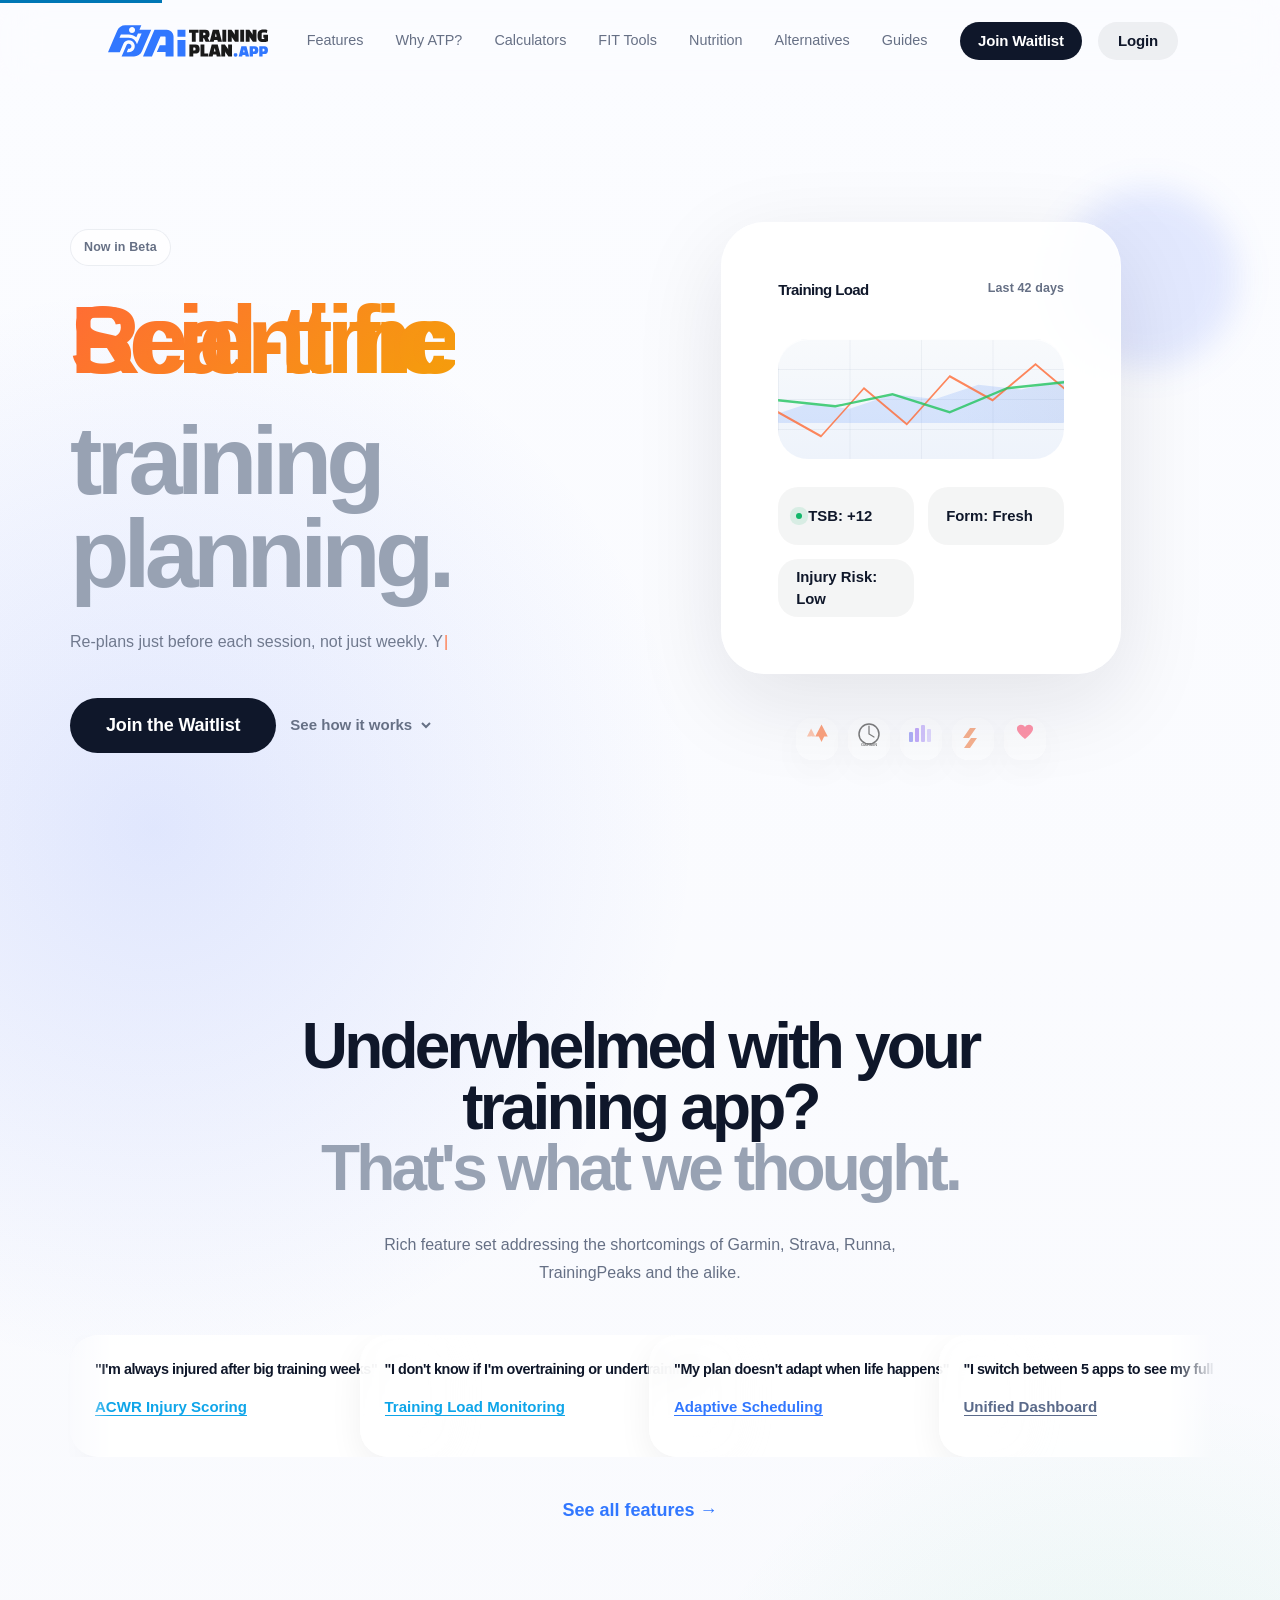
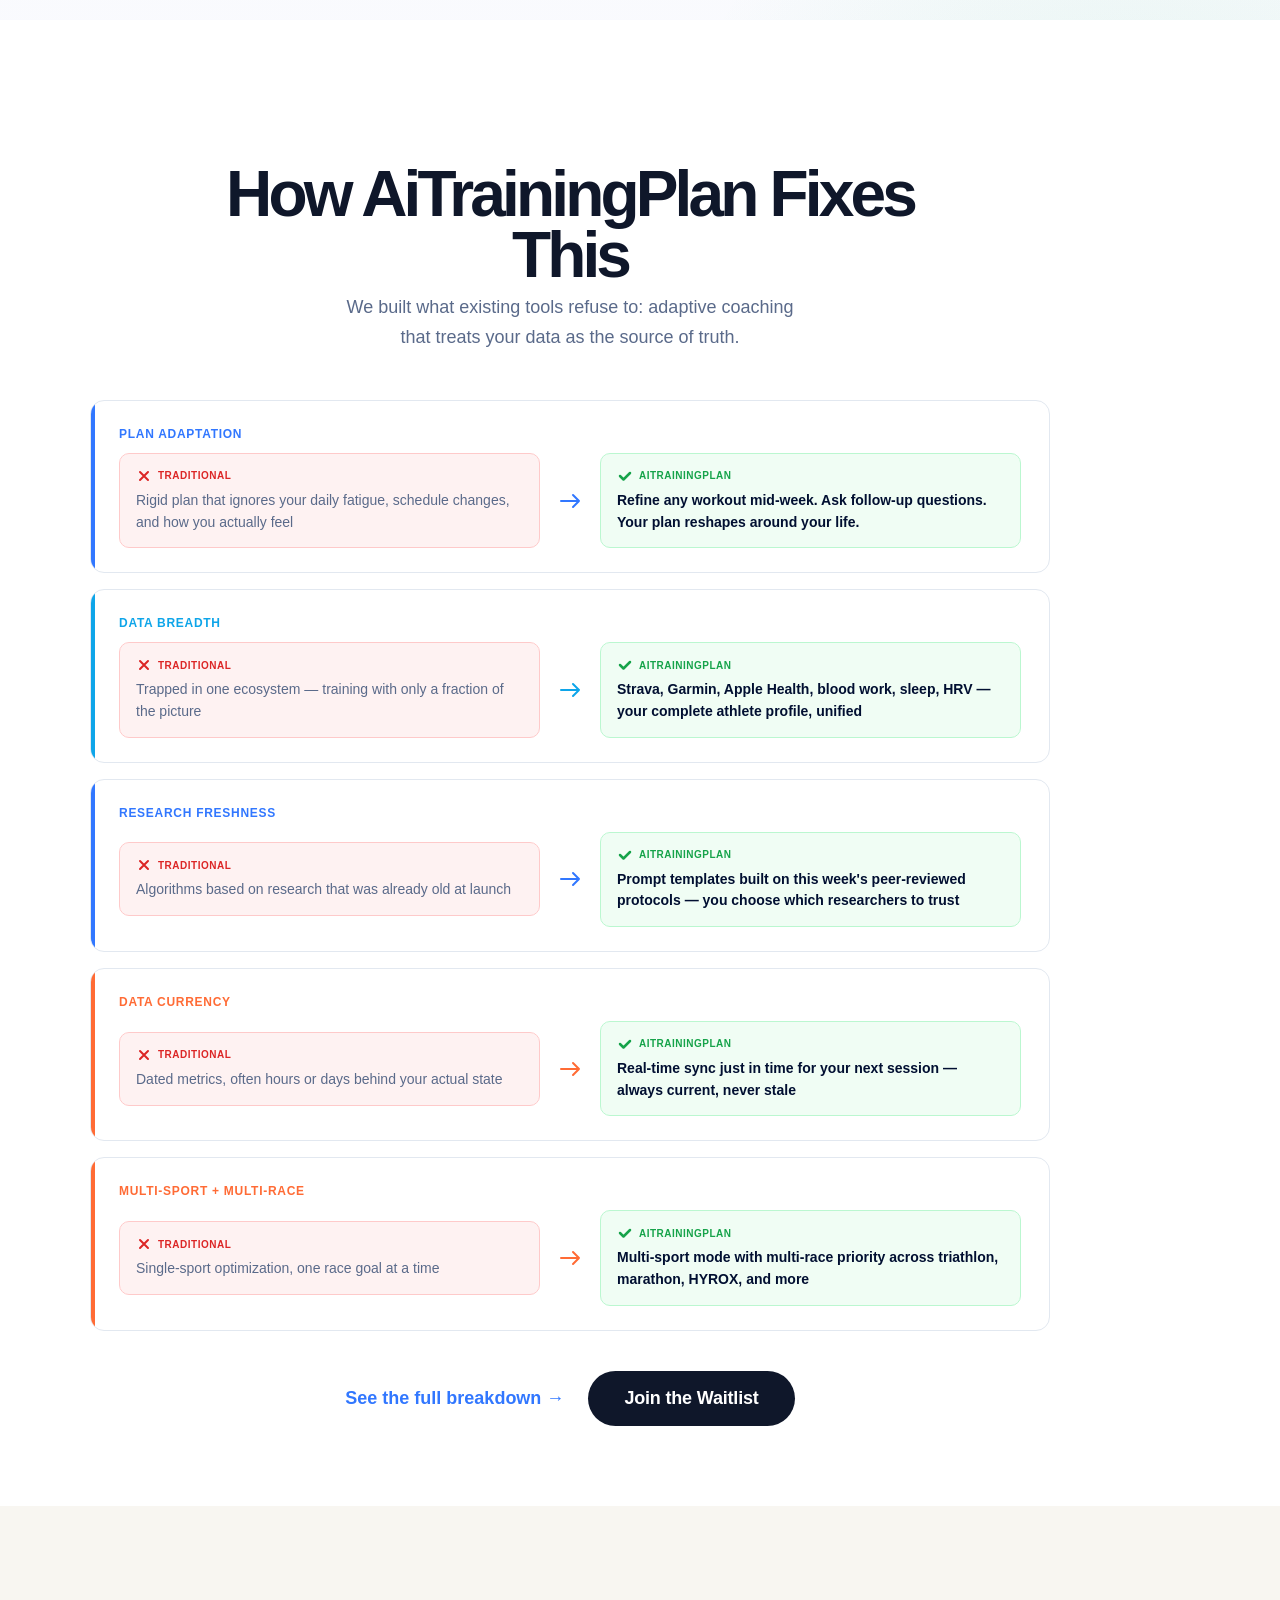
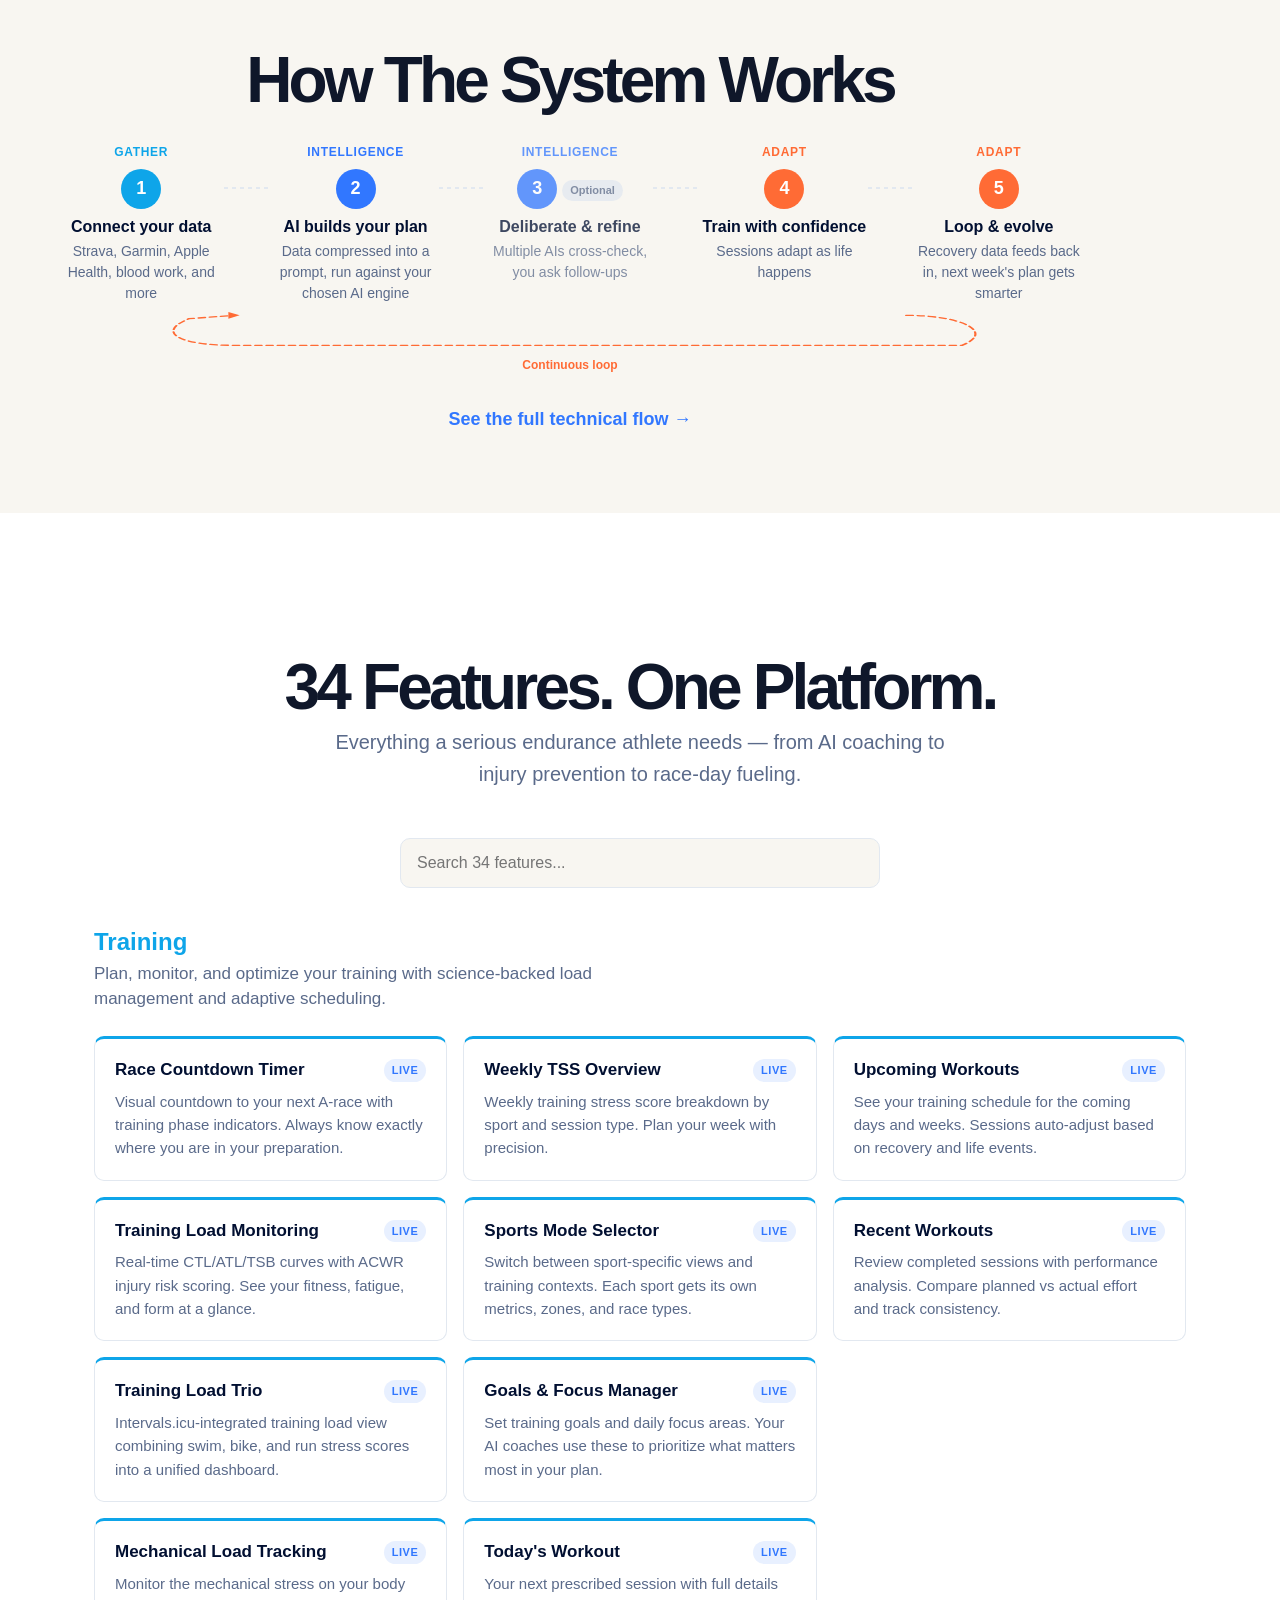
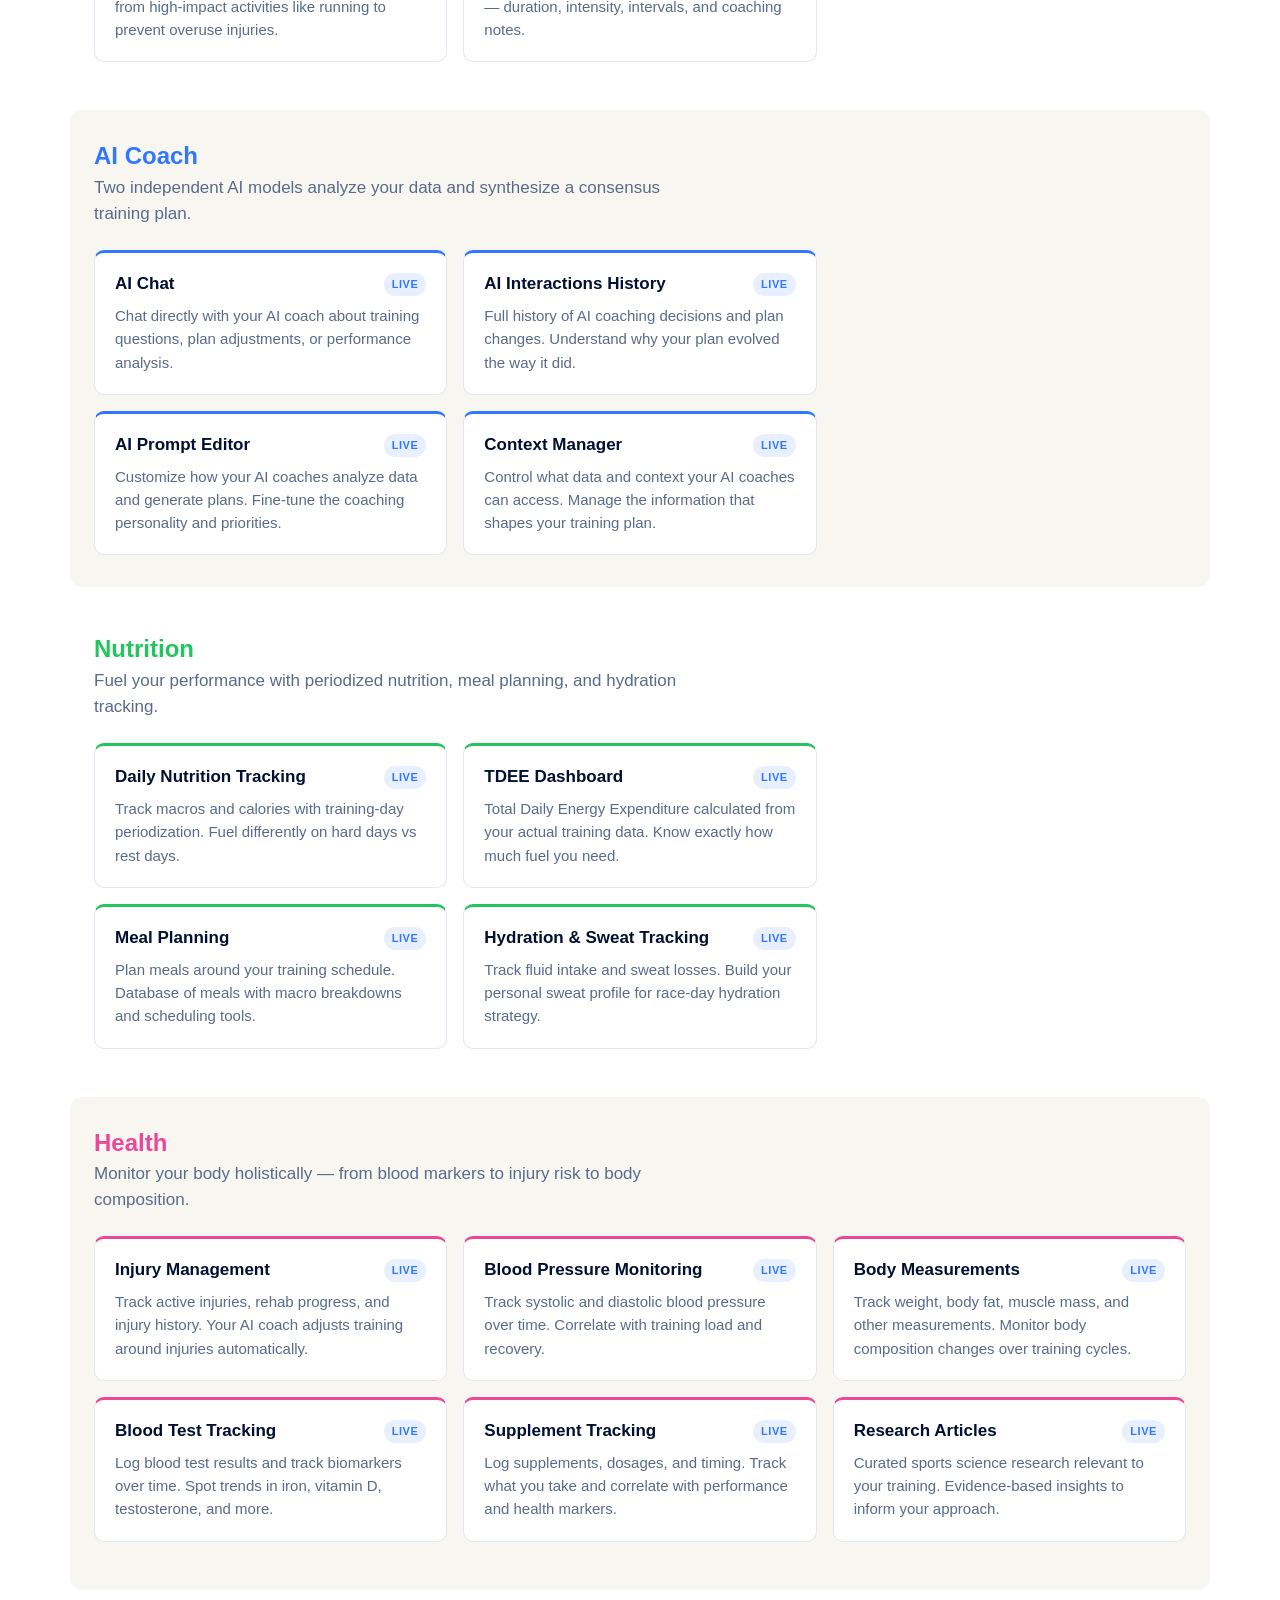
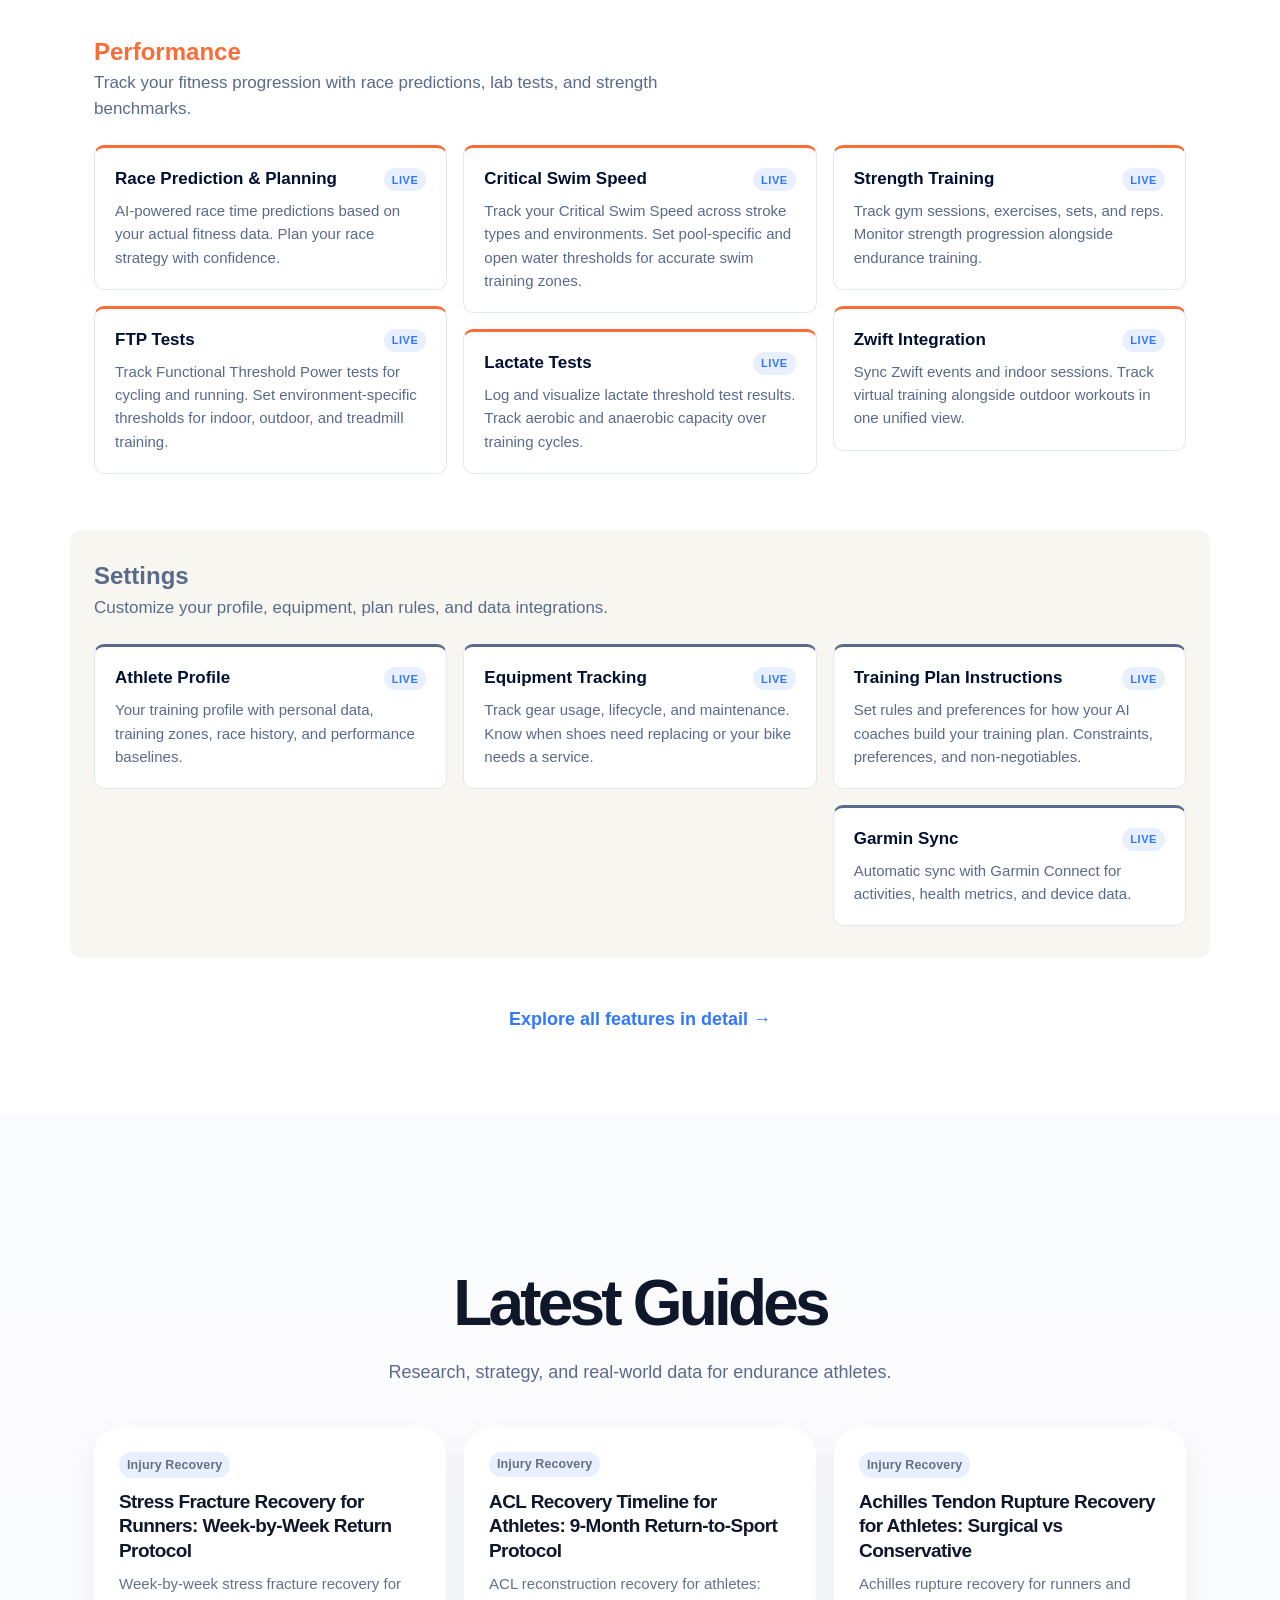
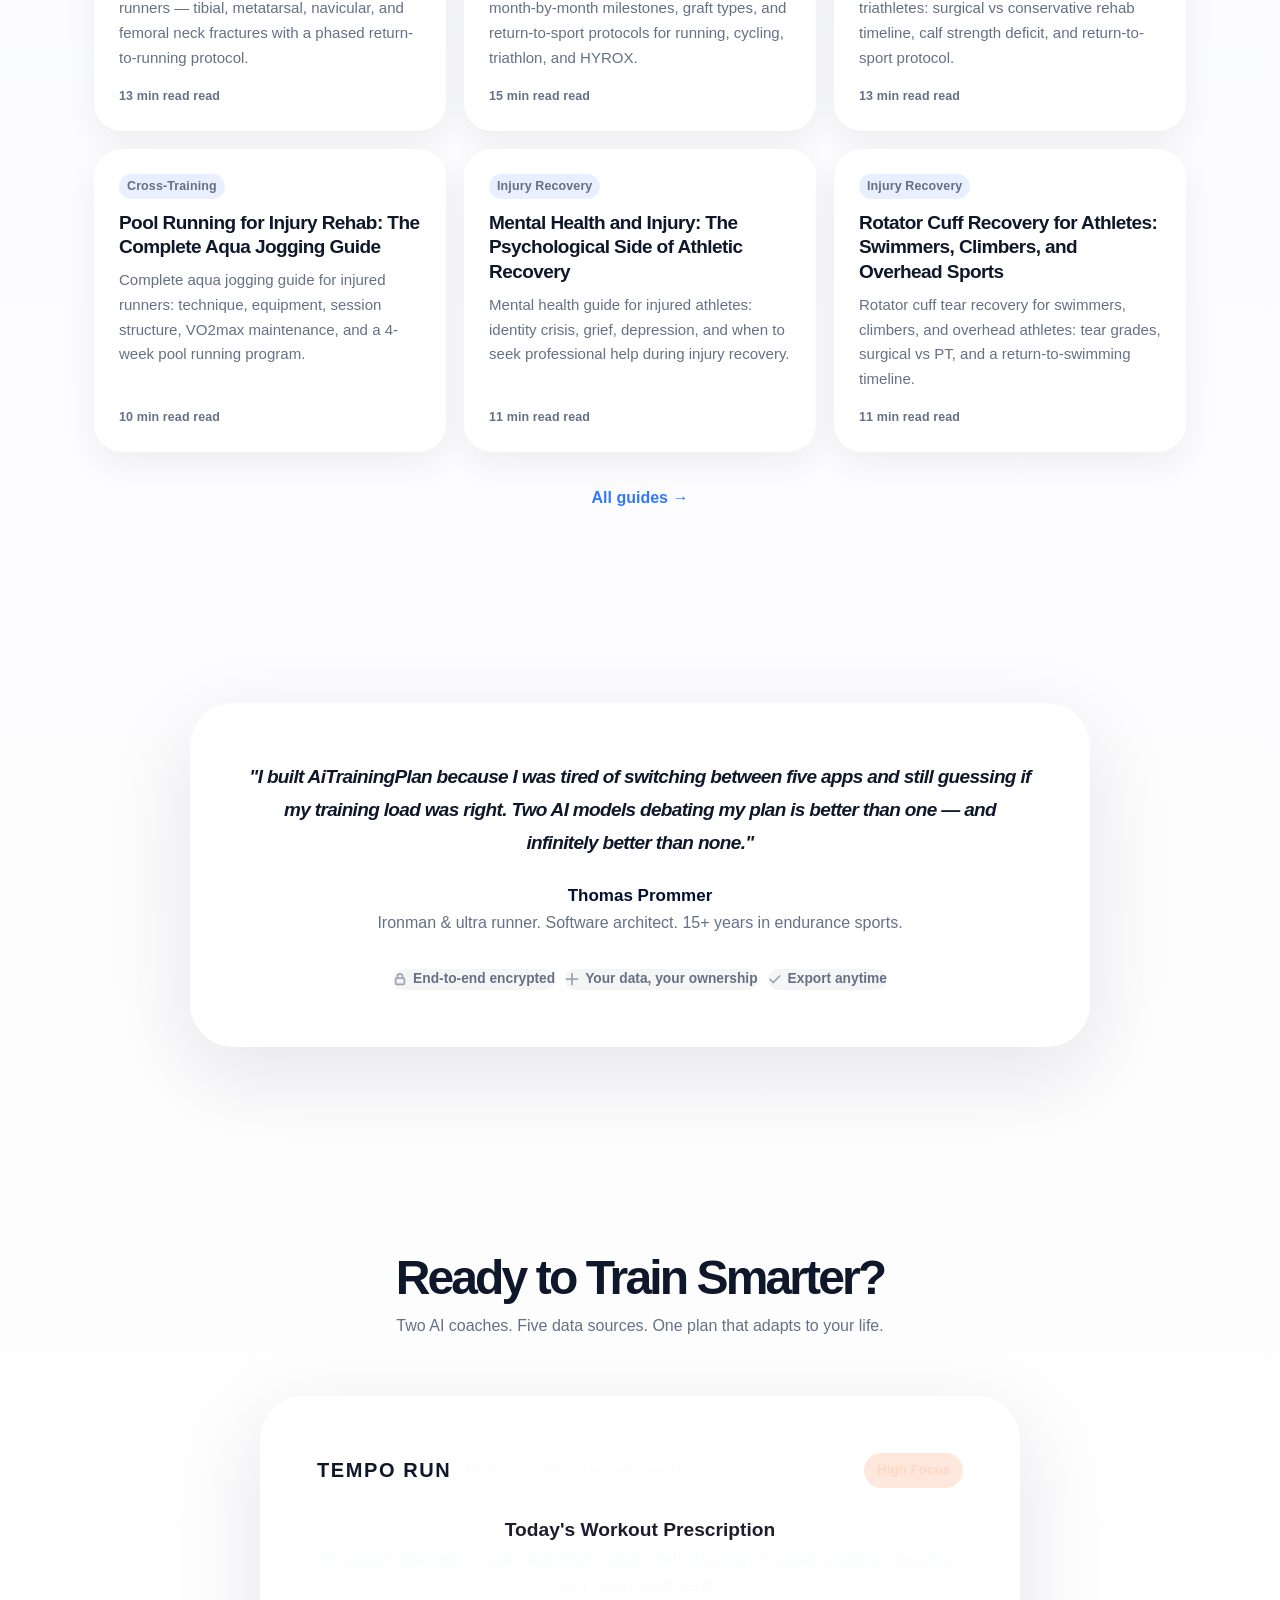
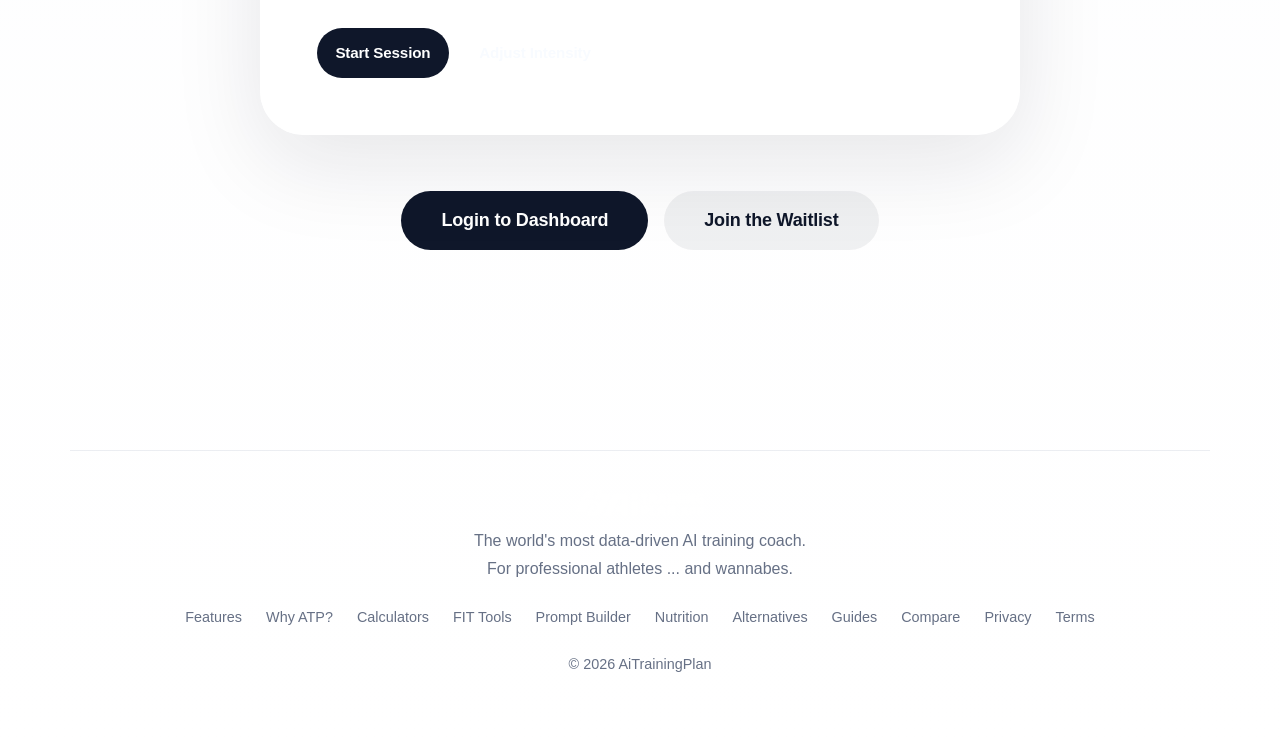
==== commit eba38687: "Refine modern dashboard UX" ====
--- a/AI Training Plan — Your Personal AI Coach for Every Sport.html
+++ b/AI Training Plan — Your Personal AI Coach for Every Sport.html
@@ -76,7 +76,8 @@
       }
     </style> <link rel="stylesheet" href="./AI Training Plan — Your Personal AI Coach for Every Sport_files/index.B_fgPTV2.css">
 <link rel="stylesheet" href="./AI Training Plan — Your Personal AI Coach for Every Sport_files/_slug_.DOuX6eAo.css">
-<link rel="stylesheet" href="./AI Training Plan — Your Personal AI Coach for Every Sport_files/index.CWppb_l2.css"><script type="module" src="./AI Training Plan — Your Personal AI Coach for Every Sport_files/page.D1uwR3nK.js.download"></script>
+<link rel="stylesheet" href="./AI Training Plan — Your Personal AI Coach for Every Sport_files/index.CWppb_l2.css">
+<link rel="stylesheet" href="./premium-dashboard.css"><script type="module" src="./AI Training Plan — Your Personal AI Coach for Every Sport_files/page.D1uwR3nK.js.download"></script>
 <script>/** @license Copyright 2020 Google LLC (BSD-3-Clause) */
 /** Bundled JS generated from "@astrojs/lit/client-shim.js" */
 var N = Object.defineProperty;
--- a/premium-dashboard.css
+++ b/premium-dashboard.css
@@ -0,0 +1,576 @@
+:root {
+  --dashboard-bg: #f6f7fb;
+  --dashboard-bg-strong: #eef2f8;
+  --dashboard-surface: rgba(255, 255, 255, 0.88);
+  --dashboard-surface-solid: #ffffff;
+  --dashboard-surface-soft: #f3f6fb;
+  --dashboard-ink: #0f172a;
+  --dashboard-muted: #667085;
+  --dashboard-faint: #98a2b3;
+  --dashboard-line: rgba(148, 163, 184, 0.18);
+  --dashboard-blue: #315cf6;
+  --dashboard-blue-soft: rgba(49, 92, 246, 0.1);
+  --dashboard-green: #12b76a;
+  --dashboard-orange: #f79009;
+  --dashboard-shadow-sm: 0 12px 34px rgba(15, 23, 42, 0.06);
+  --dashboard-shadow: 0 28px 90px rgba(15, 23, 42, 0.1);
+  --dashboard-radius-lg: 36px;
+  --dashboard-radius-md: 24px;
+  --dashboard-container: 1140px;
+}
+
+html {
+  scroll-behavior: smooth;
+}
+
+body {
+  background:
+    radial-gradient(circle at 12% 8%, rgba(49, 92, 246, 0.13), transparent 34rem),
+    radial-gradient(circle at 88% 18%, rgba(18, 183, 106, 0.1), transparent 30rem),
+    linear-gradient(180deg, #fbfcff 0%, var(--dashboard-bg) 46%, #fff 100%);
+  color: var(--dashboard-ink);
+}
+
+.ptp-nav {
+  background: rgba(251, 252, 255, 0.78);
+  border: 0;
+  box-shadow: none;
+  backdrop-filter: blur(20px) saturate(1.2);
+}
+
+.ptp-nav__inner {
+  max-width: var(--dashboard-container);
+  padding: 20px 32px;
+}
+
+.ptp-nav__links {
+  gap: 8px;
+}
+
+.ptp-nav__link {
+  padding: 10px 12px;
+  border-radius: 999px;
+  color: var(--dashboard-muted) !important;
+  font-size: 0.9rem;
+  font-weight: 500;
+}
+
+.ptp-nav__link:hover {
+  background: rgba(15, 23, 42, 0.05);
+  color: var(--dashboard-ink) !important;
+}
+
+.ptp-nav__search,
+.ptp-hero__eyebrow,
+.ptp-hero__integrations-label,
+.ptp-dashboard-card__legend,
+.ptp-signup__trust,
+.ptp-footer__langs {
+  display: none !important;
+}
+
+.ptp-nav__apply,
+.ptp-nav__cta,
+.ptp-btn,
+.ptp-workout-card__btn {
+  border: 0 !important;
+  border-radius: 999px !important;
+  box-shadow: none !important;
+  font-weight: 650 !important;
+  letter-spacing: -0.01em !important;
+}
+
+.ptp-nav__apply,
+.ptp-btn--coral,
+.ptp-workout-card__btn--primary {
+  background: var(--dashboard-ink) !important;
+  color: #fff !important;
+}
+
+.ptp-nav__apply:hover,
+.ptp-btn--coral:hover,
+.ptp-workout-card__btn--primary:hover {
+  background: #020617 !important;
+  transform: translateY(-1px);
+}
+
+.ptp-nav__cta,
+.ptp-btn--outline,
+.ptp-workout-card__btn--secondary {
+  background: rgba(15, 23, 42, 0.06) !important;
+  color: var(--dashboard-ink) !important;
+}
+
+.ptp-hero,
+.ptp-problems,
+.ptp-guides,
+.ptp-founder,
+.ptp-signup,
+.ptp-footer {
+  background: transparent !important;
+  border: 0 !important;
+}
+
+.ptp-hero {
+  padding: clamp(88px, 11vw, 140px) 24px 96px !important;
+}
+
+.ptp-hero__inner {
+  max-width: var(--dashboard-container) !important;
+  display: grid !important;
+  grid-template-columns: minmax(0, 0.9fr) minmax(400px, 1.1fr) !important;
+  gap: clamp(48px, 7vw, 104px) !important;
+  align-items: center !important;
+}
+
+.ptp-hero__content {
+  max-width: 560px !important;
+}
+
+.ptp-hero__badge {
+  margin-bottom: 28px !important;
+  padding: 8px 13px !important;
+  border: 1px solid var(--dashboard-line) !important;
+  border-radius: 999px !important;
+  background: rgba(255, 255, 255, 0.72) !important;
+  color: var(--dashboard-muted) !important;
+  font-size: 0.78rem !important;
+  font-weight: 650 !important;
+  letter-spacing: 0.01em !important;
+  text-transform: none !important;
+}
+
+.ptp-hero__headline,
+.ptp-section-title,
+.ptp-signup__headline {
+  color: var(--dashboard-ink) !important;
+  font-weight: 700 !important;
+  letter-spacing: -0.06em !important;
+  line-height: 0.95 !important;
+}
+
+.ptp-hero__headline {
+  max-width: 580px !important;
+  margin: 0 !important;
+  font-size: clamp(3.4rem, 7.6vw, 6.4rem) !important;
+}
+
+.ptp-hero__rotating,
+.ptp-hero__word--active {
+  color: var(--dashboard-ink) !important;
+}
+
+.ptp-hero__suffix,
+.ptp-section-title__accent {
+  color: var(--dashboard-faint) !important;
+}
+
+.ptp-hero__tagline,
+.ptp-problems__sub,
+.ptp-signup__sub,
+.ptp-founder__bio span,
+.ptp-footer__tagline {
+  color: var(--dashboard-muted) !important;
+  font-size: 1rem !important;
+  font-weight: 400 !important;
+  line-height: 1.75 !important;
+}
+
+.ptp-hero__tagline {
+  max-width: 470px !important;
+  min-height: 0 !important;
+  margin: 28px 0 0 !important;
+  opacity: 0.92;
+}
+
+.ptp-hero__actions {
+  margin-top: 42px !important;
+  gap: 14px !important;
+}
+
+.ptp-hero__scroll {
+  color: var(--dashboard-muted) !important;
+  font-size: 0.94rem !important;
+  font-weight: 550 !important;
+}
+
+.ptp-hero__visual {
+  position: relative;
+  padding: 0 !important;
+}
+
+.ptp-hero__visual::before {
+  content: "";
+  position: absolute;
+  inset: -34px -28px auto auto;
+  width: 180px;
+  height: 180px;
+  border-radius: 999px;
+  background: rgba(49, 92, 246, 0.12);
+  filter: blur(16px);
+  z-index: 0;
+}
+
+.ptp-dashboard-card,
+.ptp-workout-card,
+.ptp-founder__inner,
+.ptp-problem-card,
+.ptp-guides__card {
+  border: 1px solid rgba(255, 255, 255, 0.72) !important;
+  background: var(--dashboard-surface) !important;
+  box-shadow: var(--dashboard-shadow-sm) !important;
+  backdrop-filter: blur(18px) saturate(1.15);
+}
+
+.ptp-dashboard-card {
+  position: relative;
+  z-index: 1;
+  padding: clamp(32px, 5vw, 56px) !important;
+  border-radius: 44px !important;
+  box-shadow: var(--dashboard-shadow) !important;
+}
+
+.ptp-dashboard-card__header {
+  align-items: start !important;
+  margin-bottom: 38px !important;
+}
+
+.ptp-dashboard-card__title,
+.ptp-workout-card__primary {
+  color: var(--dashboard-ink) !important;
+  font-weight: 700 !important;
+  letter-spacing: -0.04em !important;
+}
+
+.ptp-dashboard-card__period,
+.ptp-workout-card__label,
+.ptp-guides__badge,
+.ptp-guides__meta {
+  color: var(--dashboard-muted) !important;
+  font-size: 0.78rem !important;
+  font-weight: 600 !important;
+  letter-spacing: 0.01em !important;
+  text-transform: none !important;
+}
+
+.ptp-dashboard-card__chart {
+  margin: 0 !important;
+  border: 0 !important;
+  border-radius: 30px !important;
+  background:
+    linear-gradient(rgba(148, 163, 184, 0.12) 1px, transparent 1px),
+    linear-gradient(90deg, rgba(148, 163, 184, 0.12) 1px, transparent 1px),
+    linear-gradient(180deg, #f8fafc 0%, #eef3fb 100%) !important;
+  background-size: 100% 25%, 25% 100%, 100% 100% !important;
+  box-shadow: inset 0 1px 0 rgba(255, 255, 255, 0.95) !important;
+}
+
+.ptp-dashboard-card__stats {
+  display: grid !important;
+  grid-template-columns: repeat(2, minmax(0, 1fr)) !important;
+  gap: 14px !important;
+  margin-top: 28px !important;
+}
+
+.ptp-stat {
+  justify-content: flex-start !important;
+  min-height: 58px !important;
+  padding: 0 18px !important;
+  border: 0 !important;
+  border-radius: 20px !important;
+  background: rgba(15, 23, 42, 0.045) !important;
+  color: var(--dashboard-ink) !important;
+  font-size: 0.93rem !important;
+  font-weight: 650 !important;
+}
+
+.ptp-stat__dot {
+  background: var(--dashboard-green) !important;
+  box-shadow: 0 0 0 6px rgba(18, 183, 106, 0.12);
+}
+
+.ptp-hero__integrations {
+  justify-content: flex-start !important;
+  margin-top: 20px !important;
+}
+
+.ptp-hero__integrations-logos {
+  gap: 10px !important;
+}
+
+.ptp-logo-item {
+  width: 42px !important;
+  height: 42px !important;
+  border: 0 !important;
+  border-radius: 16px !important;
+  background: rgba(255, 255, 255, 0.72) !important;
+  box-shadow: var(--dashboard-shadow-sm) !important;
+  opacity: 0.72;
+  transition: opacity 0.2s ease, transform 0.2s ease;
+}
+
+.ptp-logo-item:hover {
+  opacity: 1;
+  transform: translateY(-2px);
+}
+
+.ptp-container {
+  max-width: var(--dashboard-container) !important;
+}
+
+.ptp-problems {
+  padding: 96px 24px !important;
+}
+
+.ptp-section-title {
+  max-width: 780px !important;
+  margin-inline: auto !important;
+  font-size: clamp(2.4rem, 5vw, 4.6rem) !important;
+  text-align: center !important;
+}
+
+.ptp-problems__sub {
+  max-width: 560px !important;
+  margin: 22px auto 48px !important;
+  text-align: center !important;
+}
+
+.ptp-brick-carousel {
+  overflow: visible !important;
+}
+
+.ptp-brick-carousel__row:nth-child(n+2) {
+  display: none !important;
+}
+
+.ptp-brick-carousel__track {
+  display: grid !important;
+  grid-template-columns: repeat(4, minmax(240px, 1fr)) !important;
+  gap: 18px !important;
+  animation: none !important;
+  transform: none !important;
+  max-width: var(--dashboard-container);
+  margin: 0 auto;
+}
+
+.ptp-problem-card:nth-child(n+5) {
+  display: none !important;
+}
+
+.ptp-problem-card {
+  min-width: 0 !important;
+  padding: 24px !important;
+  border-radius: 28px !important;
+}
+
+.ptp-problem-card__quote,
+.ptp-guides__name {
+  color: var(--dashboard-ink) !important;
+  font-weight: 700 !important;
+  letter-spacing: -0.03em !important;
+}
+
+.ptp-problem-card__feature,
+.ptp-problem-card__answer,
+.ptp-guides__desc {
+  color: var(--dashboard-muted) !important;
+  font-size: 0.94rem !important;
+  line-height: 1.65 !important;
+}
+
+.ptp-problem-card__answer {
+  max-height: 0;
+  margin: 0 !important;
+  overflow: hidden;
+  opacity: 0;
+  transition: max-height 0.25s ease, opacity 0.25s ease, margin 0.25s ease;
+}
+
+.ptp-problem-card:hover .ptp-problem-card__answer,
+.ptp-problem-card:focus-within .ptp-problem-card__answer {
+  max-height: 140px;
+  margin-top: 14px !important;
+  opacity: 1;
+}
+
+.ptp-guides {
+  padding: 96px 24px !important;
+}
+
+.ptp-guides__grid {
+  display: grid !important;
+  grid-template-columns: repeat(3, minmax(0, 1fr)) !important;
+  gap: 18px !important;
+}
+
+.ptp-guides__card {
+  padding: 24px !important;
+  border-radius: 28px !important;
+  transition: transform 0.2s ease, box-shadow 0.2s ease;
+}
+
+.ptp-guides__card:nth-child(n+7) {
+  display: none !important;
+}
+
+.ptp-guides__card:hover {
+  transform: translateY(-3px);
+  box-shadow: var(--dashboard-shadow) !important;
+}
+
+.ptp-signup {
+  padding: 112px 24px !important;
+}
+
+.ptp-signup__inner {
+  max-width: 900px !important;
+}
+
+.ptp-workout-card {
+  max-width: 760px !important;
+  margin: 56px auto !important;
+  padding: clamp(32px, 5vw, 56px) !important;
+  border-radius: 44px !important;
+  box-shadow: var(--dashboard-shadow) !important;
+  gap: 30px !important;
+}
+
+.ptp-workout-card__header {
+  gap: 14px !important;
+}
+
+.ptp-workout-card__group {
+  gap: 8px !important;
+  padding: 18px !important;
+  border-radius: 24px !important;
+  background: rgba(15, 23, 42, 0.045) !important;
+}
+
+.ptp-workout-card__badge,
+.ptp-workout-card__status {
+  justify-content: flex-start !important;
+  min-height: auto !important;
+  padding: 0 !important;
+  background: transparent !important;
+  color: var(--dashboard-ink) !important;
+  font-size: 1.25rem !important;
+  font-weight: 700 !important;
+}
+
+.ptp-workout-card__subtext,
+.ptp-workout-card__details {
+  color: var(--dashboard-muted) !important;
+  font-weight: 400 !important;
+}
+
+.ptp-workout-card__details {
+  max-height: 0 !important;
+  overflow: hidden !important;
+  opacity: 0 !important;
+  margin: 0 !important;
+  transition: max-height 0.25s ease, opacity 0.25s ease, margin 0.25s ease !important;
+}
+
+.ptp-workout-card:hover .ptp-workout-card__details,
+.ptp-workout-card:focus-within .ptp-workout-card__details {
+  max-height: 90px !important;
+  opacity: 1 !important;
+  margin-top: -8px !important;
+}
+
+.ptp-founder {
+  padding: 96px 24px !important;
+}
+
+.ptp-founder__inner {
+  max-width: 900px !important;
+  padding: 56px !important;
+  border-radius: 44px !important;
+  box-shadow: var(--dashboard-shadow) !important;
+}
+
+.ptp-founder__quote {
+  color: var(--dashboard-ink) !important;
+  font-weight: 600 !important;
+  letter-spacing: -0.035em !important;
+}
+
+.ptp-founder__trust-row {
+  gap: 10px !important;
+}
+
+.ptp-trust-badge {
+  border: 0 !important;
+  border-radius: 999px !important;
+  background: rgba(15, 23, 42, 0.045) !important;
+  color: var(--dashboard-muted) !important;
+  font-size: 0.86rem !important;
+  font-weight: 600 !important;
+}
+
+.ptp-footer {
+  padding: 72px 24px !important;
+}
+
+.ptp-footer__inner {
+  max-width: var(--dashboard-container) !important;
+  border-top: 1px solid var(--dashboard-line) !important;
+  padding-top: 36px !important;
+}
+
+.ptp-footer__links a,
+.ptp-footer__copy {
+  color: var(--dashboard-muted) !important;
+  font-size: 0.9rem !important;
+  font-weight: 500 !important;
+}
+
+@media (max-width: 1040px) {
+  .ptp-nav__links {
+    display: none !important;
+  }
+
+  .ptp-hero__inner {
+    grid-template-columns: 1fr !important;
+  }
+
+  .ptp-hero__content {
+    max-width: 100% !important;
+  }
+
+  .ptp-brick-carousel__track,
+  .ptp-guides__grid {
+    grid-template-columns: repeat(2, minmax(0, 1fr)) !important;
+  }
+}
+
+@media (max-width: 720px) {
+  .ptp-nav__inner,
+  .ptp-hero,
+  .ptp-problems,
+  .ptp-guides,
+  .ptp-signup,
+  .ptp-founder,
+  .ptp-footer {
+    padding-left: 18px !important;
+    padding-right: 18px !important;
+  }
+
+  .ptp-hero__headline {
+    font-size: clamp(3rem, 17vw, 4.5rem) !important;
+  }
+
+  .ptp-dashboard-card__stats,
+  .ptp-workout-card__header,
+  .ptp-brick-carousel__track,
+  .ptp-guides__grid {
+    grid-template-columns: 1fr !important;
+  }
+
+  .ptp-dashboard-card,
+  .ptp-workout-card,
+  .ptp-founder__inner {
+    border-radius: 32px !important;
+    padding: 28px !important;
+  }
+}
